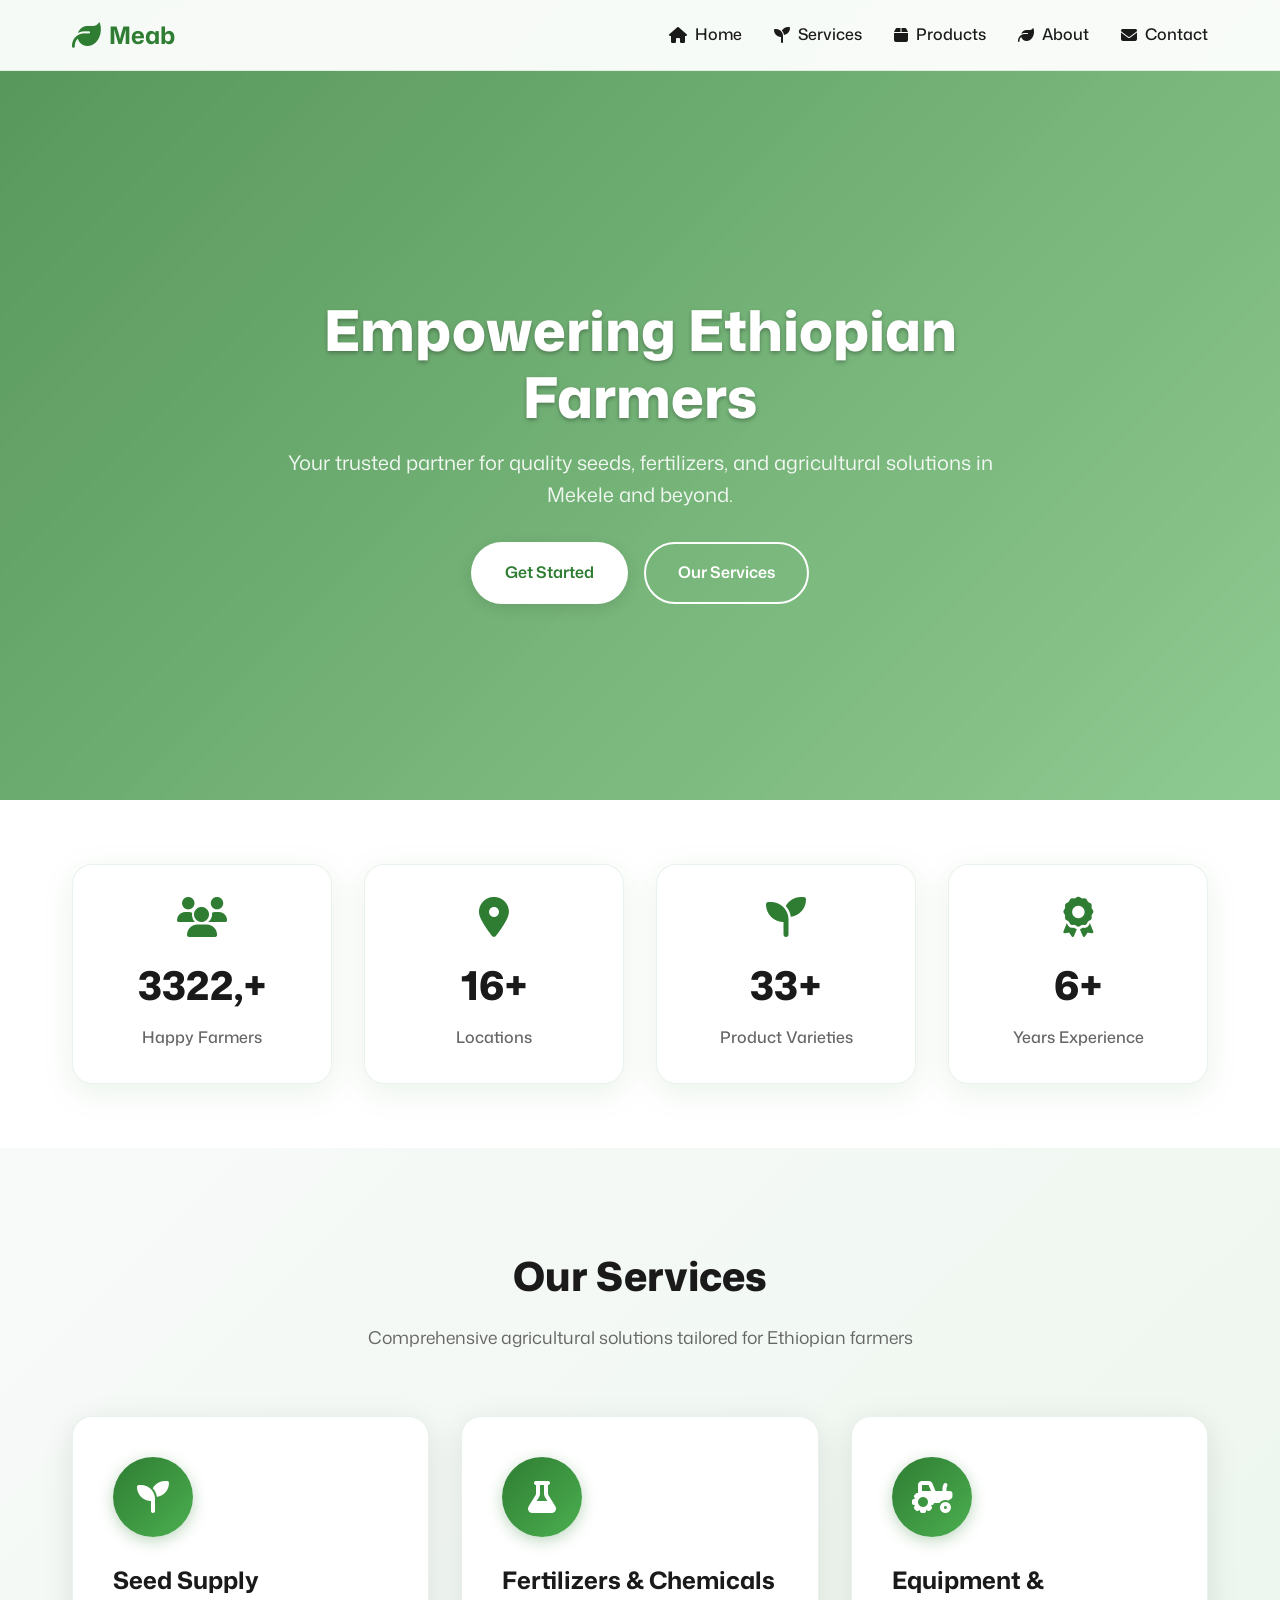
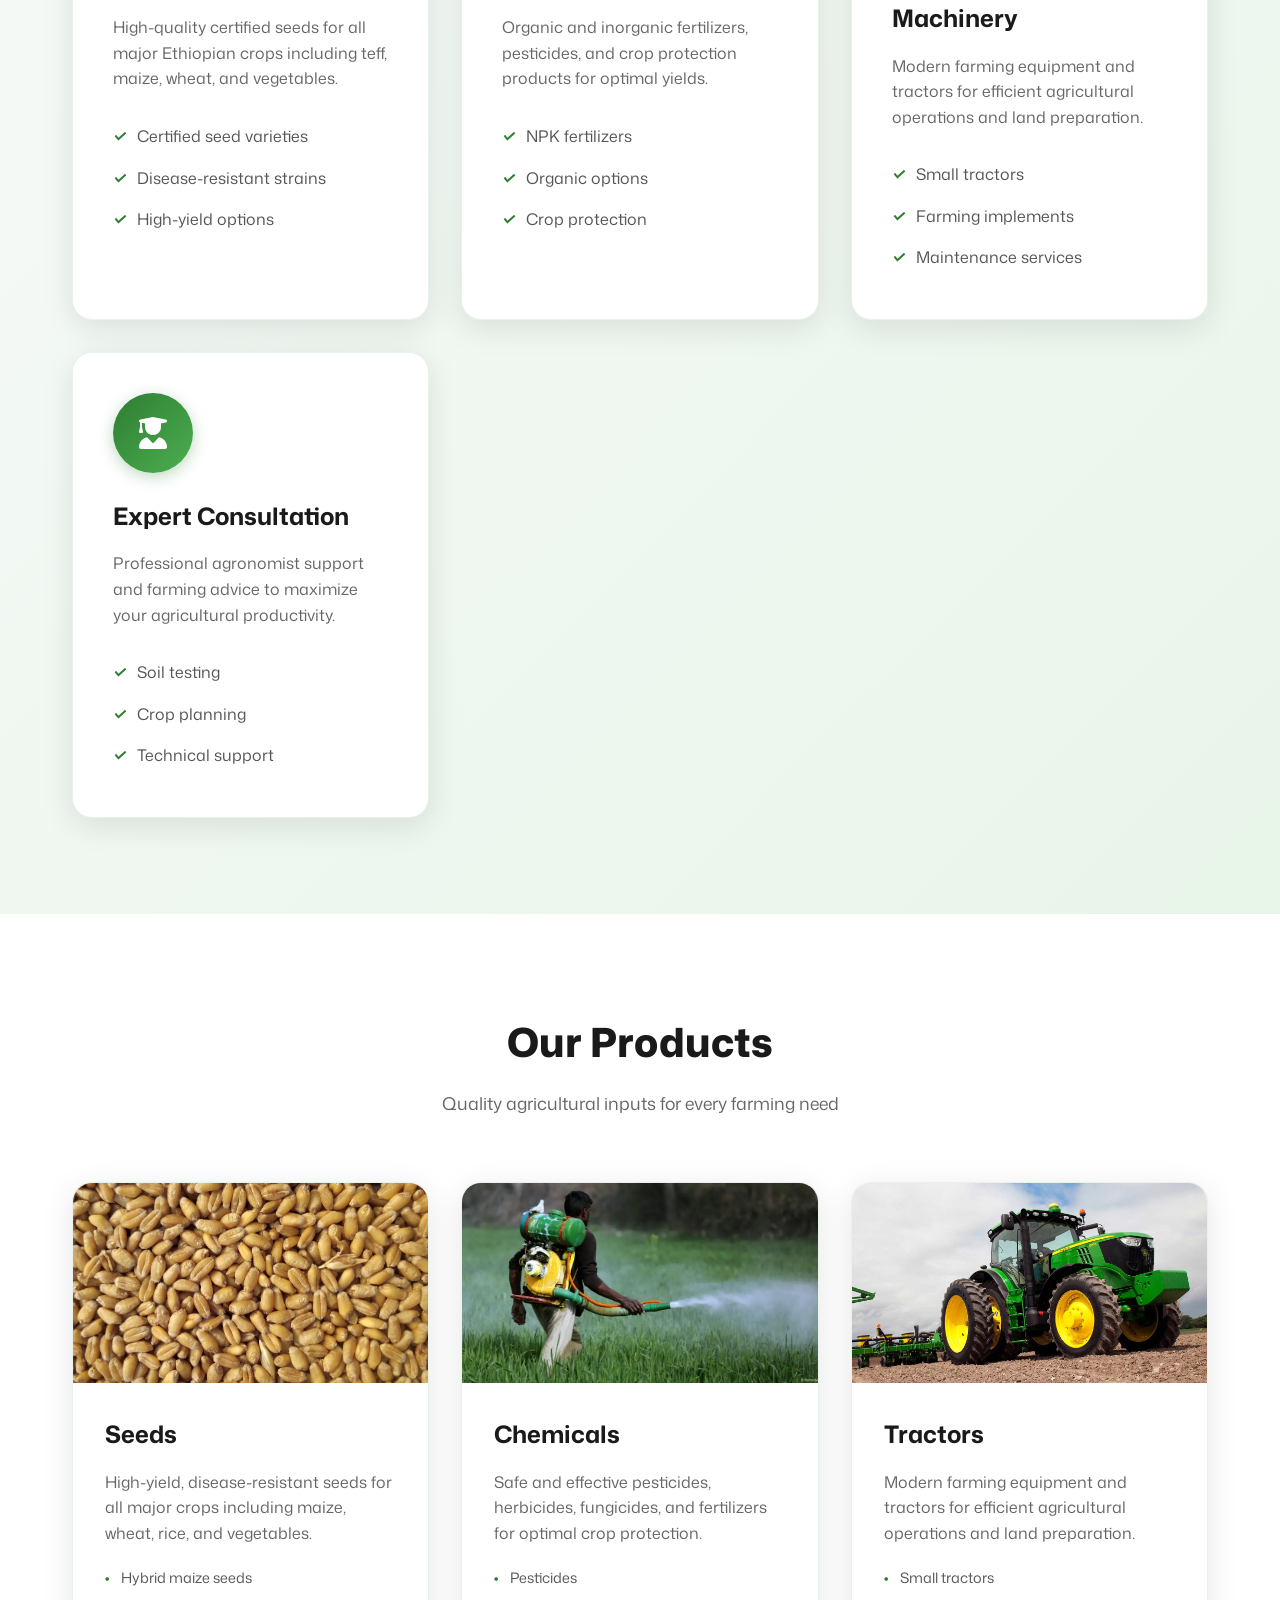
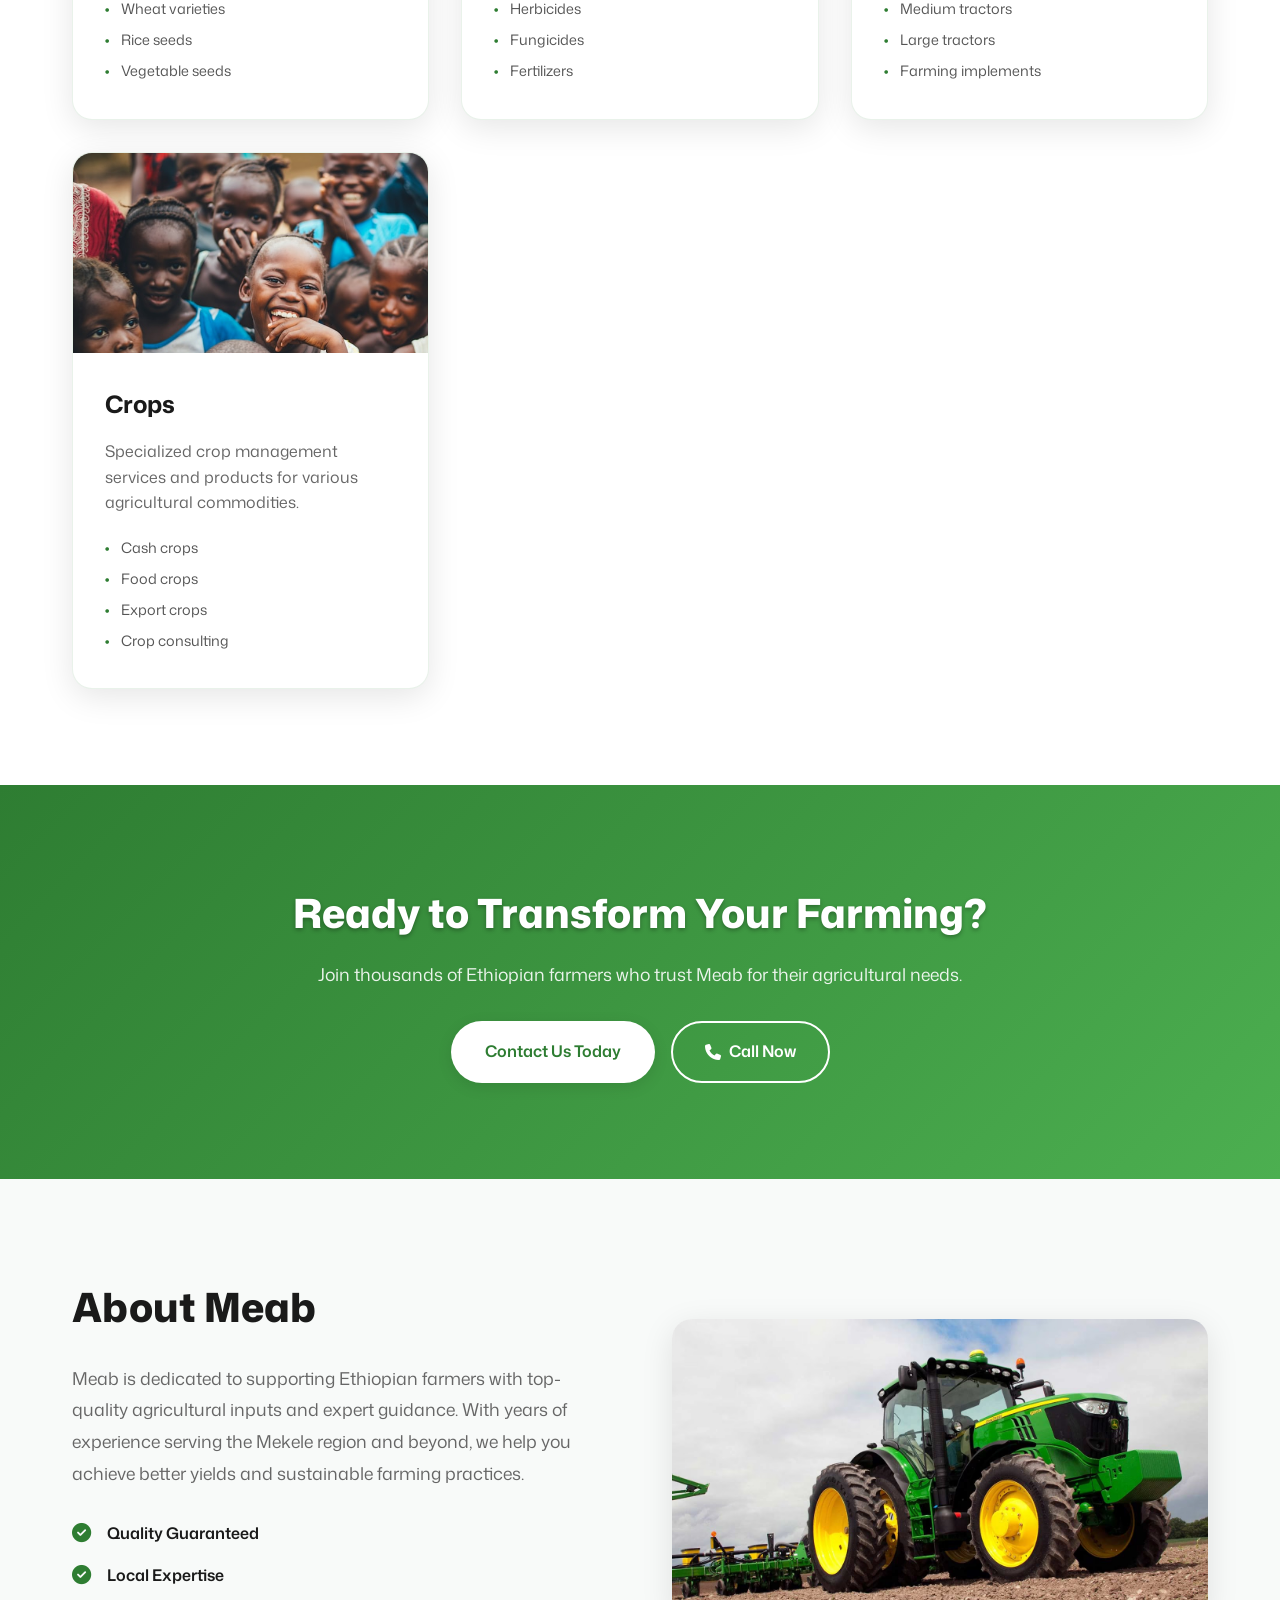
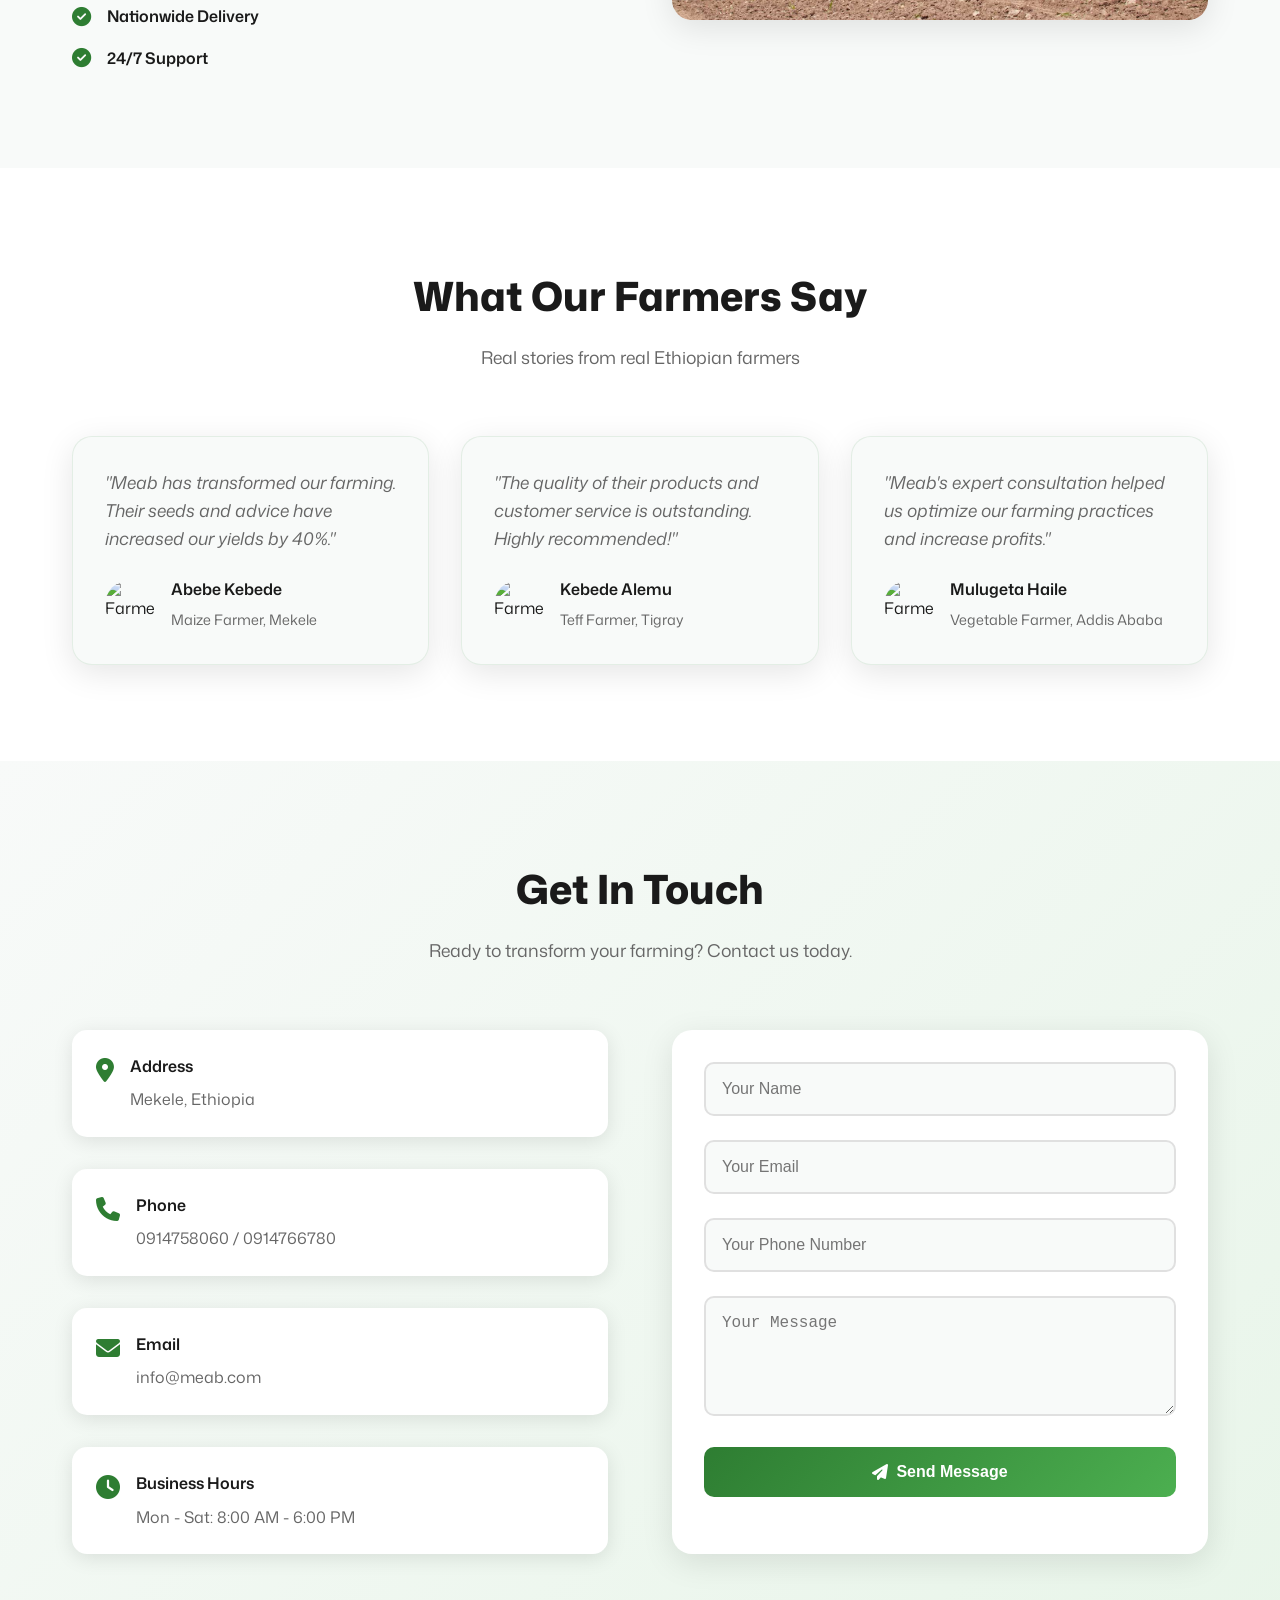
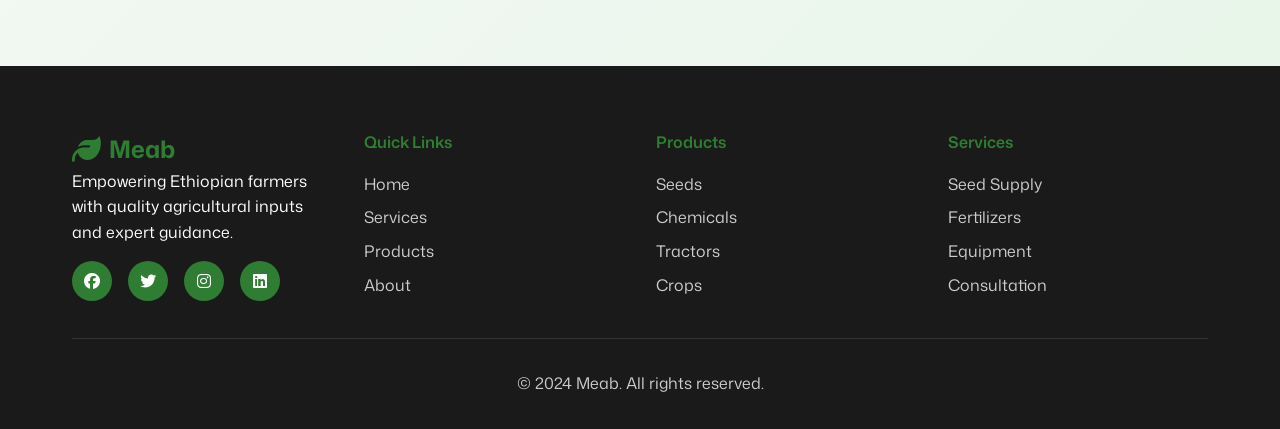
==== index.html @ 6ada4813 "initial" ====
<!DOCTYPE html>
<html lang="en">
  <head>
    <meta charset="UTF-8" />
    <meta name="viewport" content="width=device-width, initial-scale=1.0" />
    <link rel="preconnect" href="https://fonts.googleapis.com" />
    <link rel="preconnect" href="https://fonts.gstatic.com" crossorigin />
    <link
      href="https://fonts.googleapis.com/css2?family=Mona+Sans:ital,wght@0,200..900;1,200..900&display=swap"
      rel="stylesheet"
    />
    <!-- Font Awesome CDN -->
    <link
      rel="stylesheet"
      href="https://cdnjs.cloudflare.com/ajax/libs/font-awesome/6.5.1/css/all.min.css"
      integrity="sha512-DTOQO9RWCH3ppGqcWaEA1BIZOC6xxalwEsw9c2QQeAIftl+Vegovlnee1c9QX4TctnWMn13TZye+giMm8e2LwA=="
      crossorigin="anonymous"
      referrerpolicy="no-referrer"
    />

    <title>Meab - Quality Agricultural Inputs</title>
    <link rel="stylesheet" href="styles.css" />
  </head>
  <body>
    <header class="header">
      <nav class="navbar">
        <div class="logo">
          <i class="fas fa-leaf"></i>
          Meab
        </div>
        <ul class="nav-links">
          <li>
            <a href="#home"><i class="fas fa-home"></i> Home</a>
          </li>
          <li>
            <a href="#services"><i class="fas fa-seedling"></i> Services</a>
          </li>
          <li>
            <a href="#products"><i class="fas fa-box"></i> Products</a>
          </li>
          <li>
            <a href="#about"><i class="fas fa-leaf"></i> About</a>
          </li>
          <li>
            <a href="#contact"><i class="fas fa-envelope"></i> Contact</a>
          </li>
        </ul>
        <div class="hamburger">
          <span></span>
          <span></span>
          <span></span>
        </div>
      </nav>
    </header>

    <main>
      <section id="home" class="hero">
        <video class="hero-bg-video" src="assets/hero.mp4" autoplay loop muted playsinline></video>
        <div class="hero-content">
          <h1 class="hero-title">Empowering Ethiopian Farmers</h1>
          <p class="hero-subtitle">
            Your trusted partner for quality seeds, fertilizers, and agricultural solutions in Mekele and
            beyond.
          </p>
          <div class="hero-buttons">
            <a href="#contact" class="cta-btn primary">Get Started</a>
            <a href="#services" class="cta-btn secondary">Our Services</a>
          </div>
        </div>
        <div class="scroll-indicator">
          <i class="fas fa-chevron-down"></i>
        </div>
      </section>

      <section class="stats">
        <div class="container">
          <div class="stat-item">
            <i class="fas fa-users"></i>
            <h3>5,000+</h3>
            <p>Happy Farmers</p>
          </div>
          <div class="stat-item">
            <i class="fas fa-map-marker-alt"></i>
            <h3>25+</h3>
            <p>Locations</p>
          </div>
          <div class="stat-item">
            <i class="fas fa-seedling"></i>
            <h3>50+</h3>
            <p>Product Varieties</p>
          </div>
          <div class="stat-item">
            <i class="fas fa-award"></i>
            <h3>10+</h3>
            <p>Years Experience</p>
          </div>
        </div>
      </section>

      <section id="services" class="services">
        <div class="container">
          <div class="section-header">
            <h2>Our Services</h2>
            <p>Comprehensive agricultural solutions tailored for Ethiopian farmers</p>
          </div>
          <div class="services-grid">
            <div class="service-card">
              <div class="service-icon">
                <i class="fa fa-seedling"></i>
              </div>
              <h3>Seed Supply</h3>
              <p>
                High-quality certified seeds for all major Ethiopian crops including teff, maize, wheat, and
                vegetables.
              </p>
              <ul class="service-features">
                <li>Certified seed varieties</li>
                <li>Disease-resistant strains</li>
                <li>High-yield options</li>
              </ul>
            </div>
            <div class="service-card">
              <div class="service-icon">
                <i class="fas fa-flask"></i>
              </div>
              <h3>Fertilizers & Chemicals</h3>
              <p>
                Organic and inorganic fertilizers, pesticides, and crop protection products for optimal
                yields.
              </p>
              <ul class="service-features">
                <li>NPK fertilizers</li>
                <li>Organic options</li>
                <li>Crop protection</li>
              </ul>
            </div>
            <div class="service-card">
              <div class="service-icon">
                <i class="fas fa-tractor"></i>
              </div>
              <h3>Equipment & Machinery</h3>
              <p>
                Modern farming equipment and tractors for efficient agricultural operations and land
                preparation.
              </p>
              <ul class="service-features">
                <li>Small tractors</li>
                <li>Farming implements</li>
                <li>Maintenance services</li>
              </ul>
            </div>
            <div class="service-card">
              <div class="service-icon">
                <i class="fas fa-user-graduate"></i>
              </div>
              <h3>Expert Consultation</h3>
              <p>
                Professional agronomist support and farming advice to maximize your agricultural productivity.
              </p>
              <ul class="service-features">
                <li>Soil testing</li>
                <li>Crop planning</li>
                <li>Technical support</li>
              </ul>
            </div>
          </div>
        </div>
      </section>

      <section id="products" class="products">
        <div class="container">
          <div class="section-header">
            <h2>Our Products</h2>
            <p>Quality agricultural inputs for every farming need</p>
          </div>
          <div class="product-grid">
            <div class="product-card">
              <div class="product-image">
                <img src="assets/seeds.jpg" alt="Seeds" class="product-img" />
              </div>
              <div class="product-content">
                <h3>Seeds</h3>
                <p>
                  High-yield, disease-resistant seeds for all major crops including maize, wheat, rice, and
                  vegetables.
                </p>
                <ul class="product-list">
                  <li>Hybrid maize seeds</li>
                  <li>Wheat varieties</li>
                  <li>Rice seeds</li>
                  <li>Vegetable seeds</li>
                </ul>
              </div>
            </div>
            <div class="product-card">
              <div class="product-image">
                <img src="assets/spray.webp" alt="Chemicals" class="product-img" />
              </div>
              <div class="product-content">
                <h3>Chemicals</h3>
                <p>
                  Safe and effective pesticides, herbicides, fungicides, and fertilizers for optimal crop
                  protection.
                </p>
                <ul class="product-list">
                  <li>Pesticides</li>
                  <li>Herbicides</li>
                  <li>Fungicides</li>
                  <li>Fertilizers</li>
                </ul>
              </div>
            </div>
            <div class="product-card">
              <div class="product-image">
                <img src="assets/3.avif" alt="Tractors" class="product-img" />
              </div>
              <div class="product-content">
                <h3>Tractors</h3>
                <p>
                  Modern farming equipment and tractors for efficient agricultural operations and land
                  preparation.
                </p>
                <ul class="product-list">
                  <li>Small tractors</li>
                  <li>Medium tractors</li>
                  <li>Large tractors</li>
                  <li>Farming implements</li>
                </ul>
              </div>
            </div>
            <div class="product-card">
              <div class="product-image">
                <img src="assets/feature4.jpg" alt="Crops" class="product-img" />
              </div>
              <div class="product-content">
                <h3>Crops</h3>
                <p>Specialized crop management services and products for various agricultural commodities.</p>
                <ul class="product-list">
                  <li>Cash crops</li>
                  <li>Food crops</li>
                  <li>Export crops</li>
                  <li>Crop consulting</li>
                </ul>
              </div>
            </div>
          </div>
        </div>
      </section>

      <section class="cta-section">
        <div class="container">
          <div class="cta-content">
            <h2>Ready to Transform Your Farming?</h2>
            <p>Join thousands of Ethiopian farmers who trust Meab for their agricultural needs.</p>
            <div class="cta-buttons">
              <a href="#contact" class="cta-btn primary">Contact Us Today</a>
              <a href="tel:0914758060" class="cta-btn secondary"> <i class="fas fa-phone"></i> Call Now </a>
            </div>
          </div>
        </div>
      </section>

      <section id="about" class="about">
        <div class="container">
          <div class="about-content">
            <div class="about-text">
              <h2>About Meab</h2>
              <p>
                Meab is dedicated to supporting Ethiopian farmers with top-quality agricultural inputs and
                expert guidance. With years of experience serving the Mekele region and beyond, we help you
                achieve better yields and sustainable farming practices.
              </p>
              <div class="about-features">
                <div class="about-feature">
                  <i class="fas fa-check-circle"></i>
                  <span>Quality Guaranteed</span>
                </div>
                <div class="about-feature">
                  <i class="fas fa-check-circle"></i>
                  <span>Local Expertise</span>
                </div>
                <div class="about-feature">
                  <i class="fas fa-check-circle"></i>
                  <span>Nationwide Delivery</span>
                </div>
                <div class="about-feature">
                  <i class="fas fa-check-circle"></i>
                  <span>24/7 Support</span>
                </div>
              </div>
            </div>
            <div class="about-image">
              <img src="assets/3.avif" alt="Ethiopian farming" />
            </div>
          </div>
        </div>
      </section>

      <section class="testimonials">
        <div class="container">
          <div class="section-header">
            <h2>What Our Farmers Say</h2>
            <p>Real stories from real Ethiopian farmers</p>
          </div>
          <div class="testimonial-grid">
            <div class="testimonial-card">
              <div class="testimonial-content">
                <p>
                  "Meab has transformed our farming. Their seeds and advice have increased our yields by 40%."
                </p>
              </div>
              <div class="testimonial-author">
                <img src="assets/farmer1.jpg" alt="Farmer" />
                <div>
                  <h4>Abebe Kebede</h4>
                  <span>Maize Farmer, Mekele</span>
                </div>
              </div>
            </div>
            <div class="testimonial-card">
              <div class="testimonial-content">
                <p>
                  "The quality of their products and customer service is outstanding. Highly recommended!"
                </p>
              </div>
              <div class="testimonial-author">
                <img src="assets/farmer2.jpg" alt="Farmer" />
                <div>
                  <h4>Kebede Alemu</h4>
                  <span>Teff Farmer, Tigray</span>
                </div>
              </div>
            </div>
            <div class="testimonial-card">
              <div class="testimonial-content">
                <p>
                  "Meab's expert consultation helped us optimize our farming practices and increase profits."
                </p>
              </div>
              <div class="testimonial-author">
                <img src="assets/farmer3.jpg" alt="Farmer" />
                <div>
                  <h4>Mulugeta Haile</h4>
                  <span>Vegetable Farmer, Addis Ababa</span>
                </div>
              </div>
            </div>
          </div>
        </div>
      </section>

      <section id="contact" class="contact">
        <div class="container">
          <div class="section-header">
            <h2>Get In Touch</h2>
            <p>Ready to transform your farming? Contact us today.</p>
          </div>
          <div class="contact-content">
            <div class="contact-info">
              <div class="contact-item">
                <i class="fas fa-map-marker-alt"></i>
                <div>
                  <h4>Address</h4>
                  <p>Mekele, Ethiopia</p>
                </div>
              </div>
              <div class="contact-item">
                <i class="fas fa-phone"></i>
                <div>
                  <h4>Phone</h4>
                  <p>0914758060 / 0914766780</p>
                </div>
              </div>
              <div class="contact-item">
                <i class="fas fa-envelope"></i>
                <div>
                  <h4>Email</h4>
                  <p>info@meab.com</p>
                </div>
              </div>
              <div class="contact-item">
                <i class="fas fa-clock"></i>
                <div>
                  <h4>Business Hours</h4>
                  <p>Mon - Sat: 8:00 AM - 6:00 PM</p>
                </div>
              </div>
            </div>
            <form id="contactForm" class="contact-form">
              <div class="form-group">
                <input type="text" name="name" placeholder="Your Name" required />
              </div>
              <div class="form-group">
                <input type="email" name="email" placeholder="Your Email" required />
              </div>
              <div class="form-group">
                <input type="tel" name="phone" placeholder="Your Phone Number" />
              </div>
              <div class="form-group">
                <textarea name="message" placeholder="Your Message" required></textarea>
              </div>
              <button type="submit" class="submit-btn">
                <i class="fas fa-paper-plane"></i> Send Message
              </button>
            </form>
          </div>
          <div id="formMessage"></div>
        </div>
      </section>
    </main>

    <footer class="footer">
      <div class="container">
        <div class="footer-content">
          <div class="footer-section">
            <div class="logo">
              <i class="fas fa-leaf"></i>
              Meab
            </div>
            <p>Empowering Ethiopian farmers with quality agricultural inputs and expert guidance.</p>
            <div class="social-links">
              <a href="#"><i class="fab fa-facebook"></i></a>
              <a href="#"><i class="fab fa-twitter"></i></a>
              <a href="#"><i class="fab fa-instagram"></i></a>
              <a href="#"><i class="fab fa-linkedin"></i></a>
            </div>
          </div>
          <div class="footer-section">
            <h4>Quick Links</h4>
            <ul>
              <li><a href="#home">Home</a></li>
              <li><a href="#services">Services</a></li>
              <li><a href="#products">Products</a></li>
              <li><a href="#about">About</a></li>
            </ul>
          </div>
          <div class="footer-section">
            <h4>Products</h4>
            <ul>
              <li><a href="#products">Seeds</a></li>
              <li><a href="#products">Chemicals</a></li>
              <li><a href="#products">Tractors</a></li>
              <li><a href="#products">Crops</a></li>
            </ul>
          </div>
          <div class="footer-section">
            <h4>Services</h4>
            <ul>
              <li><a href="#services">Seed Supply</a></li>
              <li><a href="#services">Fertilizers</a></li>
              <li><a href="#services">Equipment</a></li>
              <li><a href="#services">Consultation</a></li>
            </ul>
          </div>
        </div>
        <div class="footer-bottom">
          <p>&copy; 2024 Meab. All rights reserved.</p>
        </div>
      </div>
    </footer>

    <script src="script.js"></script>
  </body>
</html>
---- styles.css ----
/* Reset and base styles */
* {
  margin: 0;
  padding: 0;
  box-sizing: border-box;
}

body {
  font-family: "Mona Sans", Arial, sans-serif;
  background: #f8faf9;
  color: #1a1a1a;
  line-height: 1.6;
  overflow-x: hidden;
}

.container {
  max-width: 1200px;
  margin: 0 auto;
  padding: 0 2rem;
}

/* Header */
.header {
  position: fixed;
  top: 0;
  left: 0;
  right: 0;
  background: rgba(255, 255, 255, 0.95);
  backdrop-filter: blur(10px);
  z-index: 1000;
  transition: all 0.3s ease;
  border-bottom: 1px solid rgba(46, 125, 50, 0.1);
}

.header.scrolled {
  background: rgba(255, 255, 255, 0.98);
  box-shadow: 0 4px 20px rgba(0, 0, 0, 0.1);
}

.navbar {
  display: flex;
  justify-content: space-between;
  align-items: center;
  max-width: 1200px;
  margin: 0 auto;
  padding: 1rem 2rem;
}

.logo {
  font-size: 1.5rem;
  font-weight: 700;
  color: #2e7d32;
  display: flex;
  align-items: center;
  gap: 0.5rem;
}

.logo i {
  font-size: 1.8rem;
}

.nav-links {
  list-style: none;
  display: flex;
  gap: 2rem;
}

.nav-links a {
  color: #1a1a1a;
  text-decoration: none;
  font-weight: 500;
  transition: all 0.3s ease;
  display: flex;
  align-items: center;
  gap: 0.5rem;
  position: relative;
}

.nav-links a::after {
  content: "";
  position: absolute;
  bottom: -5px;
  left: 0;
  width: 0;
  height: 2px;
  background: #2e7d32;
  transition: width 0.3s ease;
}

.nav-links a:hover::after {
  width: 100%;
}

.nav-links a:hover {
  color: #2e7d32;
  transform: translateY(-2px);
}

.hamburger {
  display: none;
  flex-direction: column;
  cursor: pointer;
  gap: 4px;
}

.hamburger span {
  width: 25px;
  height: 3px;
  background: #2e7d32;
  transition: all 0.3s ease;
}

.hamburger.active span:nth-child(1) {
  transform: rotate(45deg) translate(5px, 5px);
}

.hamburger.active span:nth-child(2) {
  opacity: 0;
}

.hamburger.active span:nth-child(3) {
  transform: rotate(-45deg) translate(7px, -6px);
}

/* Hero Section */
.hero {
  position: relative;
  overflow: hidden;
  min-height: 600px;
  height: 100vh;
  display: flex;
  align-items: center;
  justify-content: center;
  text-align: center;
}

.hero-bg-video {
  position: absolute;
  top: 0;
  left: 0;
  width: 100%;
  height: 100%;
  object-fit: cover;
  z-index: 1;
  pointer-events: none;
}

.hero::after {
  content: "";
  position: absolute;
  top: 0;
  left: 0;
  width: 100%;
  height: 100%;
  background: linear-gradient(135deg, rgba(46, 125, 50, 0.8) 0%, rgba(76, 175, 80, 0.6) 100%);
  z-index: 2;
}

.hero-content {
  position: relative;
  z-index: 3;
  max-width: 800px;
  padding: 2rem;
}

.hero-title {
  font-size: 3.5rem;
  font-weight: 800;
  color: #fff;
  margin-bottom: 1rem;
  line-height: 1.2;
  animation: fadeInUp 1s ease;
  text-shadow: 0 2px 4px rgba(0, 0, 0, 0.3);
}

.hero-subtitle {
  font-size: 1.25rem;
  color: rgba(255, 255, 255, 0.9);
  margin-bottom: 2rem;
  animation: fadeInUp 1s ease 0.2s both;
}

.hero-buttons {
  display: flex;
  gap: 1rem;
  justify-content: center;
  flex-wrap: wrap;
  animation: fadeInUp 1s ease 0.4s both;
}

.cta-btn {
  padding: 1rem 2rem;
  border-radius: 50px;
  font-size: 1rem;
  font-weight: 600;
  text-decoration: none;
  transition: all 0.3s ease;
  display: inline-flex;
  align-items: center;
  gap: 0.5rem;
  border: 2px solid transparent;
  position: relative;
  overflow: hidden;
}

.cta-btn::before {
  content: "";
  position: absolute;
  top: 0;
  left: -100%;
  width: 100%;
  height: 100%;
  background: linear-gradient(90deg, transparent, rgba(255, 255, 255, 0.2), transparent);
  transition: left 0.5s ease;
}

.cta-btn:hover::before {
  left: 100%;
}

.cta-btn.primary {
  background: #fff;
  color: #2e7d32;
  box-shadow: 0 4px 15px rgba(0, 0, 0, 0.1);
}

.cta-btn.primary:hover {
  transform: translateY(-3px);
  box-shadow: 0 8px 25px rgba(0, 0, 0, 0.15);
}

.cta-btn.secondary {
  background: transparent;
  color: #fff;
  border-color: #fff;
}

.cta-btn.secondary:hover {
  background: #fff;
  color: #2e7d32;
  transform: translateY(-3px);
}

.scroll-indicator {
  position: absolute;
  bottom: 2rem;
  left: 50%;
  transform: translateX(-50%);
  color: #fff;
  font-size: 1.5rem;
  animation: bounce 2s infinite;
  z-index: 3;
}

/* Stats Section */
.stats {
  background: #fff;
  padding: 4rem 0;
  margin-top: -100px;
  position: relative;
  z-index: 10;
}

.stats .container {
  display: grid;
  grid-template-columns: repeat(auto-fit, minmax(200px, 1fr));
  gap: 2rem;
}

.stat-item {
  text-align: center;
  padding: 2rem;
  background: rgba(255, 255, 255, 0.9);
  backdrop-filter: blur(10px);
  border-radius: 20px;
  box-shadow: 0 8px 32px rgba(46, 125, 50, 0.1);
  transition: transform 0.3s ease;
  border: 1px solid rgba(46, 125, 50, 0.1);
}

.stat-item:hover {
  transform: translateY(-5px);
  box-shadow: 0 12px 40px rgba(46, 125, 50, 0.15);
}

.stat-item i {
  font-size: 2.5rem;
  color: #2e7d32;
  margin-bottom: 1rem;
}

.stat-item h3 {
  font-size: 2.5rem;
  font-weight: 800;
  color: #1a1a1a;
  margin-bottom: 0.5rem;
}

.stat-item p {
  color: #666;
  font-weight: 500;
}

/* Services Section */
.services {
  background: linear-gradient(135deg, #f8faf9 0%, #e8f5e9 100%);
  padding: 6rem 0;
}

.services-grid {
  display: grid;
  grid-template-columns: repeat(auto-fit, minmax(280px, 1fr));
  gap: 2rem;
}

.service-card {
  background: #fff;
  padding: 2.5rem;
  border-radius: 20px;
  box-shadow: 0 8px 32px rgba(0, 0, 0, 0.1);
  transition: all 0.3s ease;
  border: 1px solid rgba(46, 125, 50, 0.1);
  position: relative;
  overflow: hidden;
}

.service-card::before {
  content: "";
  position: absolute;
  top: 0;
  left: 0;
  width: 100%;
  height: 4px;
  background: linear-gradient(90deg, #2e7d32, #4caf50);
  transform: scaleX(0);
  transition: transform 0.3s ease;
}

.service-card:hover::before {
  transform: scaleX(1);
}

.service-card:hover {
  transform: translateY(-10px);
  box-shadow: 0 20px 40px rgba(0, 0, 0, 0.15);
}

.service-icon {
  width: 80px;
  height: 80px;
  background: linear-gradient(135deg, #2e7d32, #4caf50);
  border-radius: 50%;
  display: flex;
  align-items: center;
  justify-content: center;
  margin-bottom: 1.5rem;
  color: #fff;
  font-size: 2rem;
  box-shadow: 0 4px 15px rgba(46, 125, 50, 0.3);
  transition: all 0.3s ease;
}

.service-icon i {
  color: #fff;
  font-size: 2rem;
  display: block;
}

.service-card:hover .service-icon {
  transform: scale(1.1);
  box-shadow: 0 8px 25px rgba(46, 125, 50, 0.4);
}

.service-card h3 {
  font-size: 1.5rem;
  font-weight: 700;
  color: #1a1a1a;
  margin-bottom: 1rem;
}

.service-card p {
  color: #666;
  margin-bottom: 1.5rem;
  line-height: 1.6;
}

.service-features {
  list-style: none;
}

.service-features li {
  padding: 0.5rem 0;
  color: #555;
  position: relative;
  padding-left: 1.5rem;
}

.service-features li::before {
  content: "✓";
  color: #2e7d32;
  font-weight: bold;
  position: absolute;
  left: 0;
}

/* Products Section */
.products {
  background: #fff;
  padding: 6rem 0;
}

.product-grid {
  display: grid;
  grid-template-columns: repeat(auto-fit, minmax(300px, 1fr));
  gap: 2rem;
}

.product-card {
  background: #fff;
  border-radius: 20px;
  overflow: hidden;
  box-shadow: 0 8px 32px rgba(0, 0, 0, 0.1);
  transition: all 0.3s ease;
  border: 1px solid rgba(46, 125, 50, 0.1);
}

.product-card:hover {
  transform: translateY(-10px);
  box-shadow: 0 20px 40px rgba(0, 0, 0, 0.15);
}

.product-image {
  height: 200px;
  overflow: hidden;
}

.product-img {
  width: 100%;
  height: 100%;
  object-fit: cover;
  transition: transform 0.3s ease;
}

.product-card:hover .product-img {
  transform: scale(1.1);
}

.product-content {
  padding: 2rem;
}

.product-content h3 {
  font-size: 1.5rem;
  font-weight: 700;
  color: #1a1a1a;
  margin-bottom: 1rem;
}

.product-content p {
  color: #666;
  margin-bottom: 1rem;
  line-height: 1.6;
}

.product-list {
  list-style: none;
  padding: 0;
  margin-top: 0.5rem;
  text-align: left;
}

.product-list li {
  padding: 0.25rem 0;
  font-size: 0.9rem;
  color: #555;
  position: relative;
  padding-left: 1rem;
}

.product-list li::before {
  content: "•";
  color: #2e7d32;
  font-weight: bold;
  position: absolute;
  left: 0;
}

/* CTA Section */
.cta-section {
  background: linear-gradient(135deg, #2e7d32 0%, #4caf50 100%);
  padding: 6rem 0;
  color: #fff;
  text-align: center;
}

.cta-content h2 {
  font-size: 2.5rem;
  font-weight: 800;
  margin-bottom: 1rem;
  text-shadow: 0 2px 4px rgba(0, 0, 0, 0.3);
}

.cta-content p {
  font-size: 1.1rem;
  margin-bottom: 2rem;
  opacity: 0.9;
}

.cta-buttons {
  display: flex;
  gap: 1rem;
  justify-content: center;
  flex-wrap: wrap;
}

.cta-section .cta-btn.primary {
  background: #fff;
  color: #2e7d32;
}

.cta-section .cta-btn.secondary {
  background: transparent;
  color: #fff;
  border-color: #fff;
}

/* About Section */
.about {
  background: #f8faf9;
  padding: 6rem 0;
}

.about-content {
  display: grid;
  grid-template-columns: 1fr 1fr;
  gap: 4rem;
  align-items: center;
}

.about-text h2 {
  font-size: 2.5rem;
  font-weight: 800;
  color: #1a1a1a;
  margin-bottom: 1.5rem;
}

.about-text p {
  font-size: 1.1rem;
  color: #666;
  margin-bottom: 2rem;
  line-height: 1.8;
}

.about-features {
  display: flex;
  flex-direction: column;
  gap: 1rem;
}

.about-feature {
  display: flex;
  align-items: center;
  gap: 1rem;
}

.about-feature i {
  color: #2e7d32;
  font-size: 1.2rem;
}

.about-feature span {
  font-weight: 600;
  color: #1a1a1a;
}

.about-image img {
  width: 100%;
  border-radius: 20px;
  box-shadow: 0 8px 32px rgba(0, 0, 0, 0.1);
}

/* Testimonials Section */
.testimonials {
  background: #fff;
  padding: 6rem 0;
}

.testimonial-grid {
  display: grid;
  grid-template-columns: repeat(auto-fit, minmax(350px, 1fr));
  gap: 2rem;
}

.testimonial-card {
  background: #f8faf9;
  padding: 2rem;
  border-radius: 20px;
  box-shadow: 0 8px 32px rgba(0, 0, 0, 0.1);
  transition: transform 0.3s ease;
  border: 1px solid rgba(46, 125, 50, 0.1);
}

.testimonial-card:hover {
  transform: translateY(-5px);
  box-shadow: 0 12px 40px rgba(0, 0, 0, 0.15);
}

.testimonial-content {
  margin-bottom: 1.5rem;
}

.testimonial-content p {
  font-size: 1.1rem;
  color: #666;
  font-style: italic;
  line-height: 1.6;
}

.testimonial-author {
  display: flex;
  align-items: center;
  gap: 1rem;
}

.testimonial-author img {
  width: 50px;
  height: 50px;
  border-radius: 50%;
  object-fit: cover;
}

.testimonial-author h4 {
  font-weight: 600;
  color: #1a1a1a;
  margin-bottom: 0.25rem;
}

.testimonial-author span {
  color: #666;
  font-size: 0.9rem;
}

/* Contact Section */
.contact {
  background: linear-gradient(135deg, #f8faf9 0%, #e8f5e9 100%);
  padding: 6rem 0;
}

.contact-content {
  display: grid;
  grid-template-columns: 1fr 1fr;
  gap: 4rem;
}

.contact-info {
  display: flex;
  flex-direction: column;
  gap: 2rem;
}

.contact-item {
  display: flex;
  align-items: flex-start;
  gap: 1rem;
  padding: 1.5rem;
  background: #fff;
  border-radius: 15px;
  box-shadow: 0 4px 20px rgba(0, 0, 0, 0.1);
  transition: transform 0.3s ease;
}

.contact-item:hover {
  transform: translateY(-3px);
}

.contact-item i {
  font-size: 1.5rem;
  color: #2e7d32;
  margin-top: 0.25rem;
}

.contact-item h4 {
  font-weight: 600;
  color: #1a1a1a;
  margin-bottom: 0.5rem;
}

.contact-item p {
  color: #666;
}

.contact-form {
  display: flex;
  flex-direction: column;
  gap: 1.5rem;
  background: #fff;
  padding: 2rem;
  border-radius: 20px;
  box-shadow: 0 8px 32px rgba(0, 0, 0, 0.1);
}

.form-group {
  position: relative;
}

.form-group input,
.form-group textarea {
  width: 100%;
  padding: 1rem;
  border: 2px solid #e0e0e0;
  border-radius: 10px;
  font-size: 1rem;
  transition: all 0.3s ease;
  background: #f8faf9;
}

.form-group input:focus,
.form-group textarea:focus {
  outline: none;
  border-color: #2e7d32;
  background: #fff;
  box-shadow: 0 0 0 3px rgba(46, 125, 50, 0.1);
}

.form-group textarea {
  min-height: 120px;
  resize: vertical;
}

.submit-btn {
  background: linear-gradient(135deg, #2e7d32, #4caf50);
  color: #fff;
  border: none;
  border-radius: 10px;
  padding: 1rem 2rem;
  font-size: 1rem;
  font-weight: 600;
  cursor: pointer;
  transition: all 0.3s ease;
  display: flex;
  align-items: center;
  justify-content: center;
  gap: 0.5rem;
}

.submit-btn:hover {
  background: linear-gradient(135deg, #1b5e20, #2e7d32);
  transform: translateY(-2px);
  box-shadow: 0 8px 25px rgba(46, 125, 50, 0.3);
}

#formMessage {
  margin-top: 1rem;
  color: #2e7d32;
  font-weight: 500;
  text-align: center;
}

/* Footer */
.footer {
  background: #1a1a1a;
  color: #fff;
  padding: 4rem 0 2rem;
}

.footer-content {
  display: grid;
  grid-template-columns: repeat(auto-fit, minmax(250px, 1fr));
  gap: 2rem;
  margin-bottom: 2rem;
}

.footer-section h4 {
  font-weight: 600;
  margin-bottom: 1rem;
  color: #2e7d32;
}

.footer-section ul {
  list-style: none;
}

.footer-section ul li {
  margin-bottom: 0.5rem;
}

.footer-section ul li a {
  color: #ccc;
  text-decoration: none;
  transition: color 0.3s ease;
}

.footer-section ul li a:hover {
  color: #2e7d32;
}

.social-links {
  display: flex;
  gap: 1rem;
  margin-top: 1rem;
}

.social-links a {
  display: flex;
  align-items: center;
  justify-content: center;
  width: 40px;
  height: 40px;
  background: #2e7d32;
  color: #fff;
  border-radius: 50%;
  text-decoration: none;
  transition: all 0.3s ease;
}

.social-links a:hover {
  background: #1b5e20;
  transform: translateY(-2px);
}

.footer-bottom {
  text-align: center;
  padding-top: 2rem;
  border-top: 1px solid #333;
  color: #ccc;
}

/* Section Headers */
.section-header {
  text-align: center;
  margin-bottom: 4rem;
}

.section-header h2 {
  font-size: 2.5rem;
  font-weight: 800;
  color: #1a1a1a;
  margin-bottom: 1rem;
}

.section-header p {
  font-size: 1.1rem;
  color: #666;
  max-width: 600px;
  margin: 0 auto;
}

/* Animations */
@keyframes fadeInUp {
  from {
    opacity: 0;
    transform: translateY(30px);
  }
  to {
    opacity: 1;
    transform: translateY(0);
  }
}

@keyframes bounce {
  0%,
  20%,
  50%,
  80%,
  100% {
    transform: translateX(-50%) translateY(0);
  }
  40% {
    transform: translateX(-50%) translateY(-10px);
  }
  60% {
    transform: translateX(-50%) translateY(-5px);
  }
}

.animate-in {
  animation: fadeInUp 0.6s ease forwards;
}

/* Responsive Design */
@media (max-width: 768px) {
  .hamburger {
    display: flex;
  }

  .nav-links {
    display: none;
  }

  .nav-links.active {
    display: flex;
    flex-direction: column;
    position: absolute;
    top: 100%;
    left: 0;
    right: 0;
    background: rgba(255, 255, 255, 0.98);
    padding: 1rem;
    box-shadow: 0 4px 20px rgba(0, 0, 0, 0.1);
  }

  .hero-title {
    font-size: 2.5rem;
  }

  .hero-buttons {
    flex-direction: column;
    align-items: center;
  }

  .about-content {
    grid-template-columns: 1fr;
  }

  .contact-content {
    grid-template-columns: 1fr;
  }

  .testimonial-grid {
    grid-template-columns: 1fr;
  }

  .stats .container {
    grid-template-columns: repeat(2, 1fr);
  }

  .services-grid {
    grid-template-columns: 1fr;
  }

  .product-grid {
    grid-template-columns: 1fr;
  }
}

@media (max-width: 480px) {
  .container {
    padding: 0 1rem;
  }

  .hero-title {
    font-size: 2rem;
  }

  .stats .container {
    grid-template-columns: 1fr;
  }

  .cta-buttons {
    flex-direction: column;
    align-items: center;
  }
}
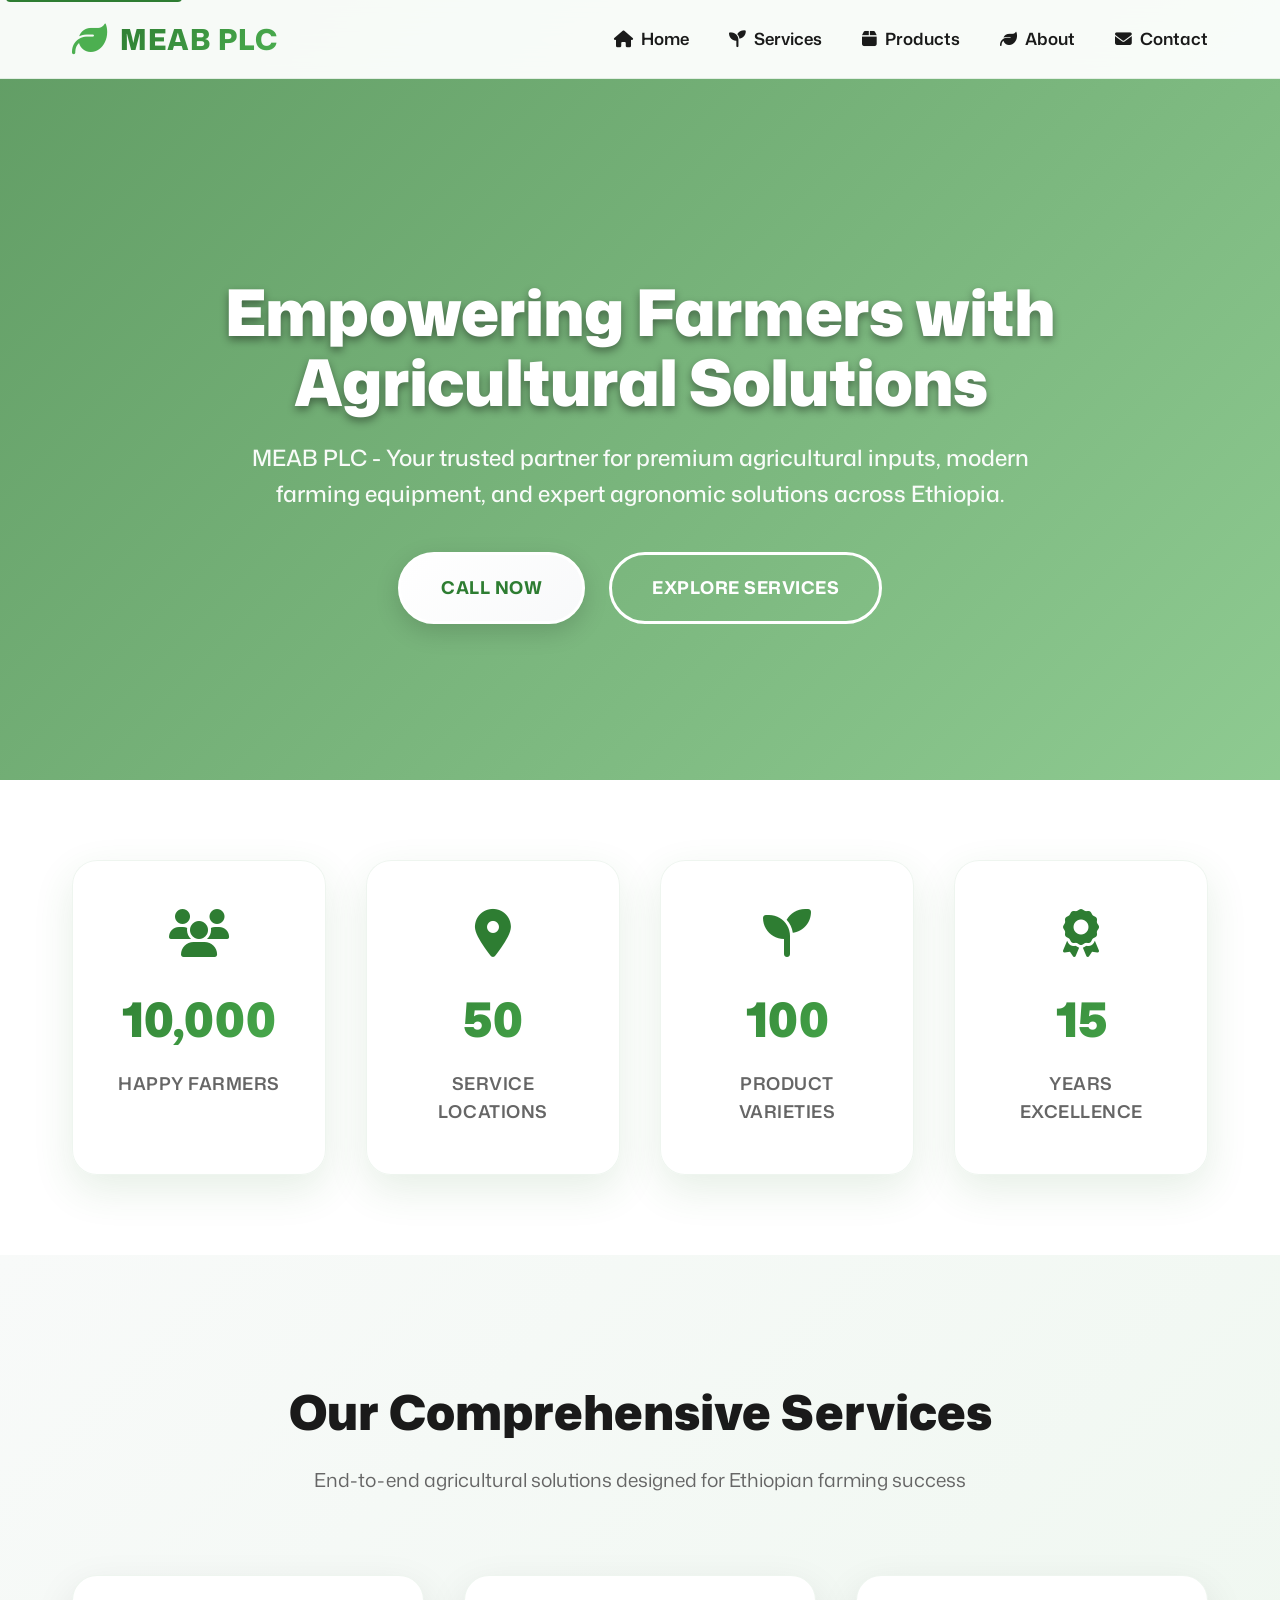
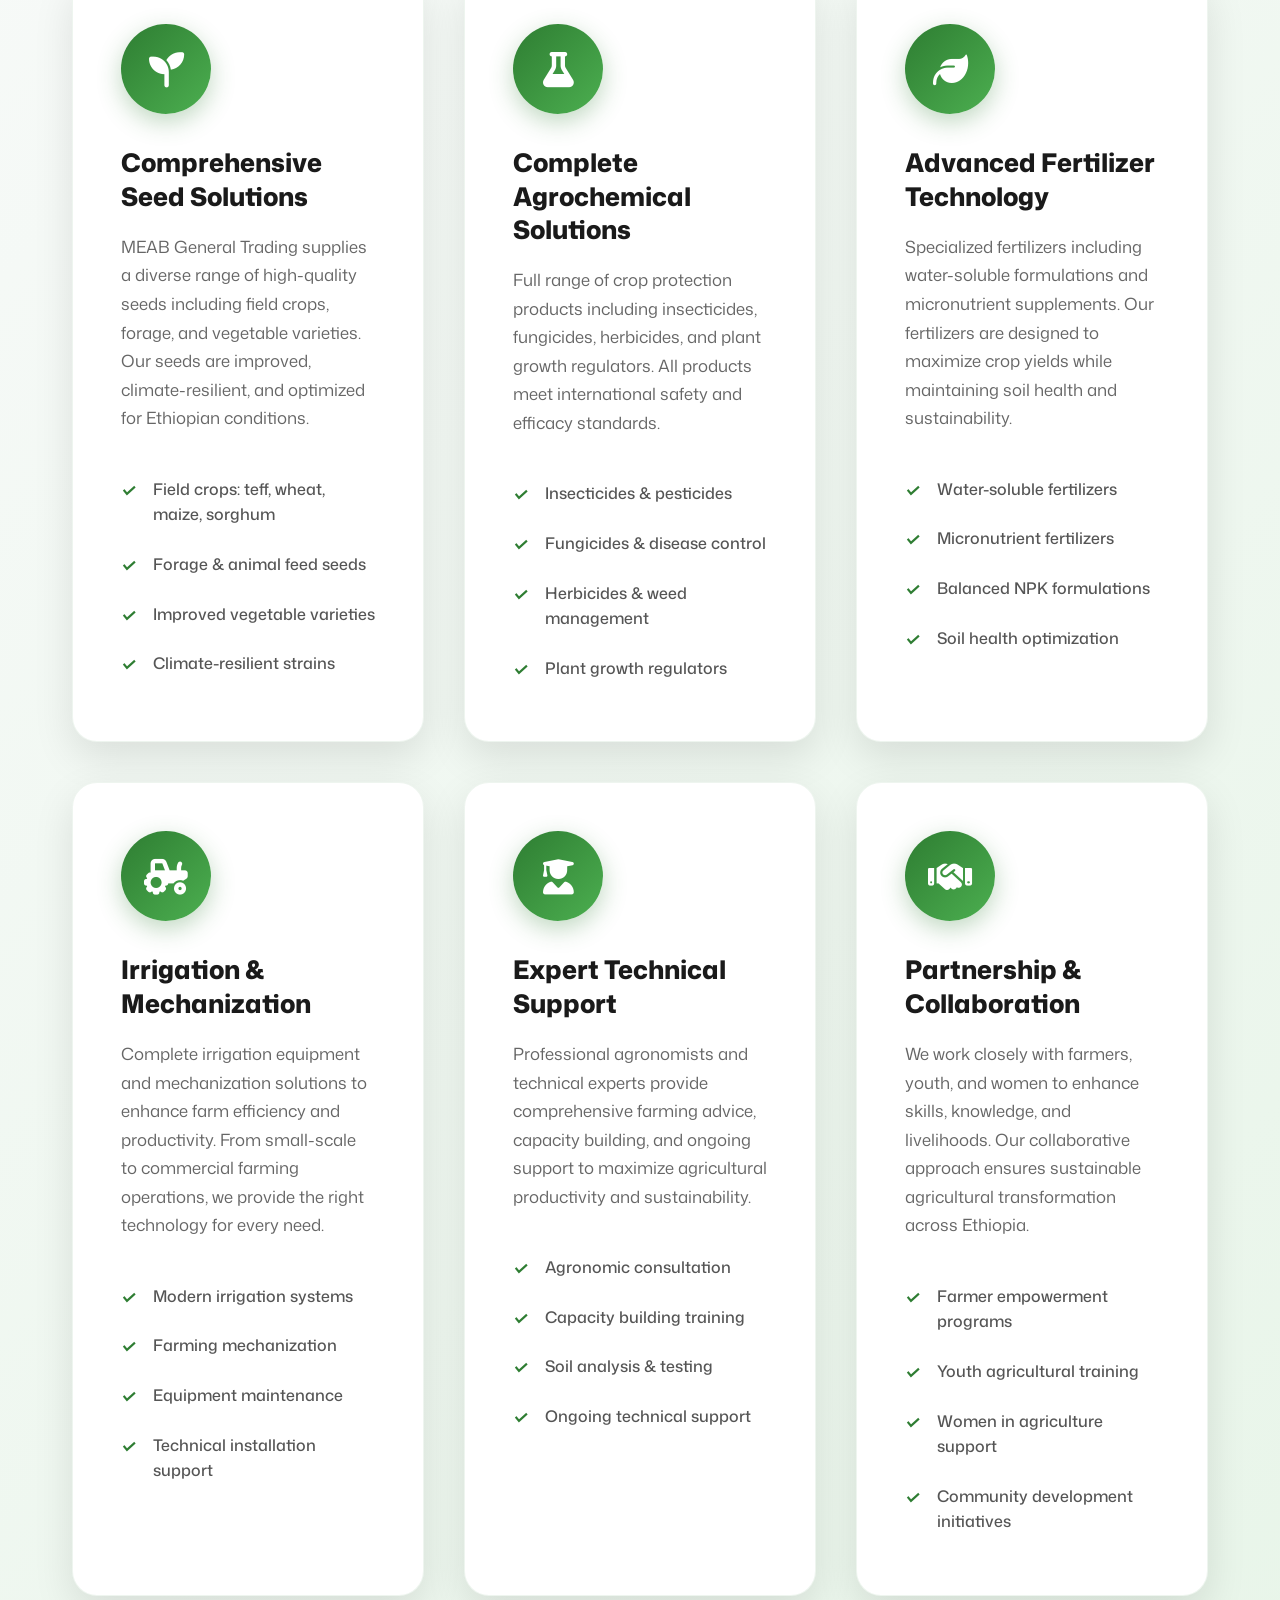
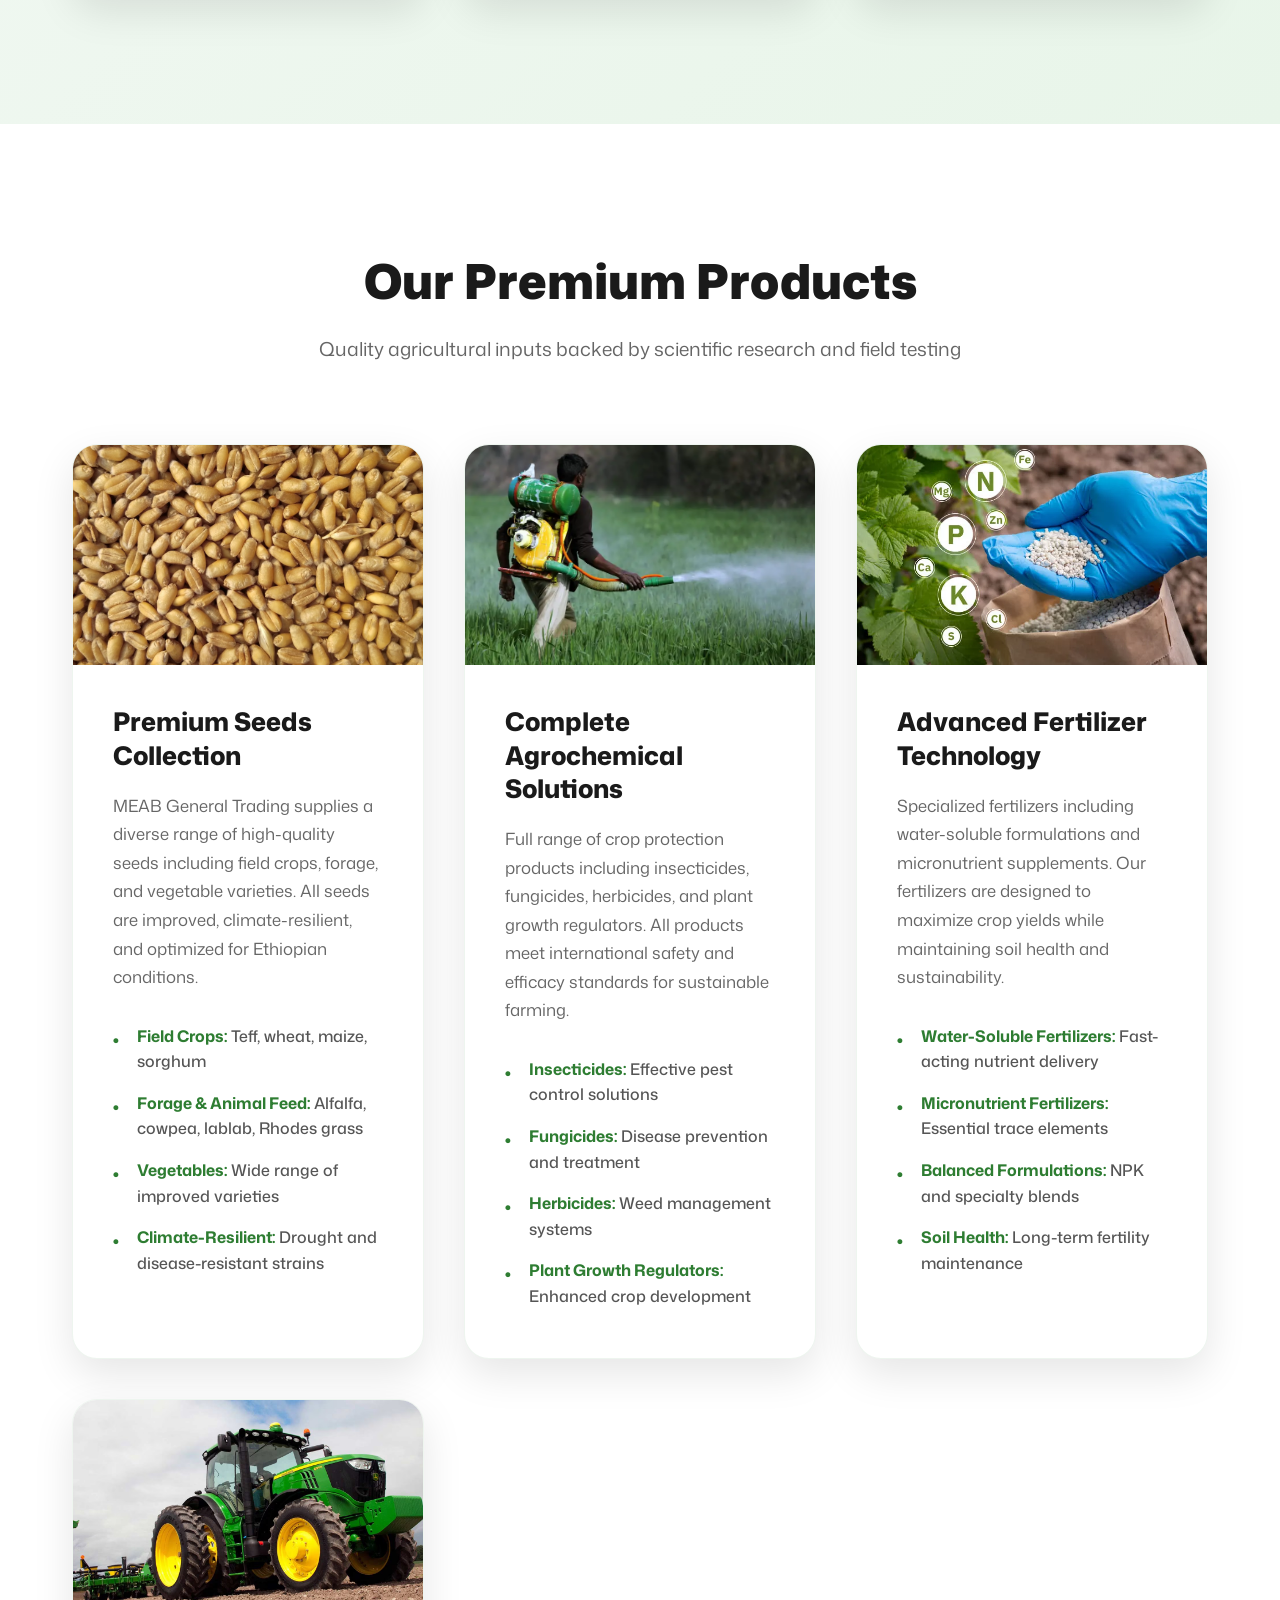
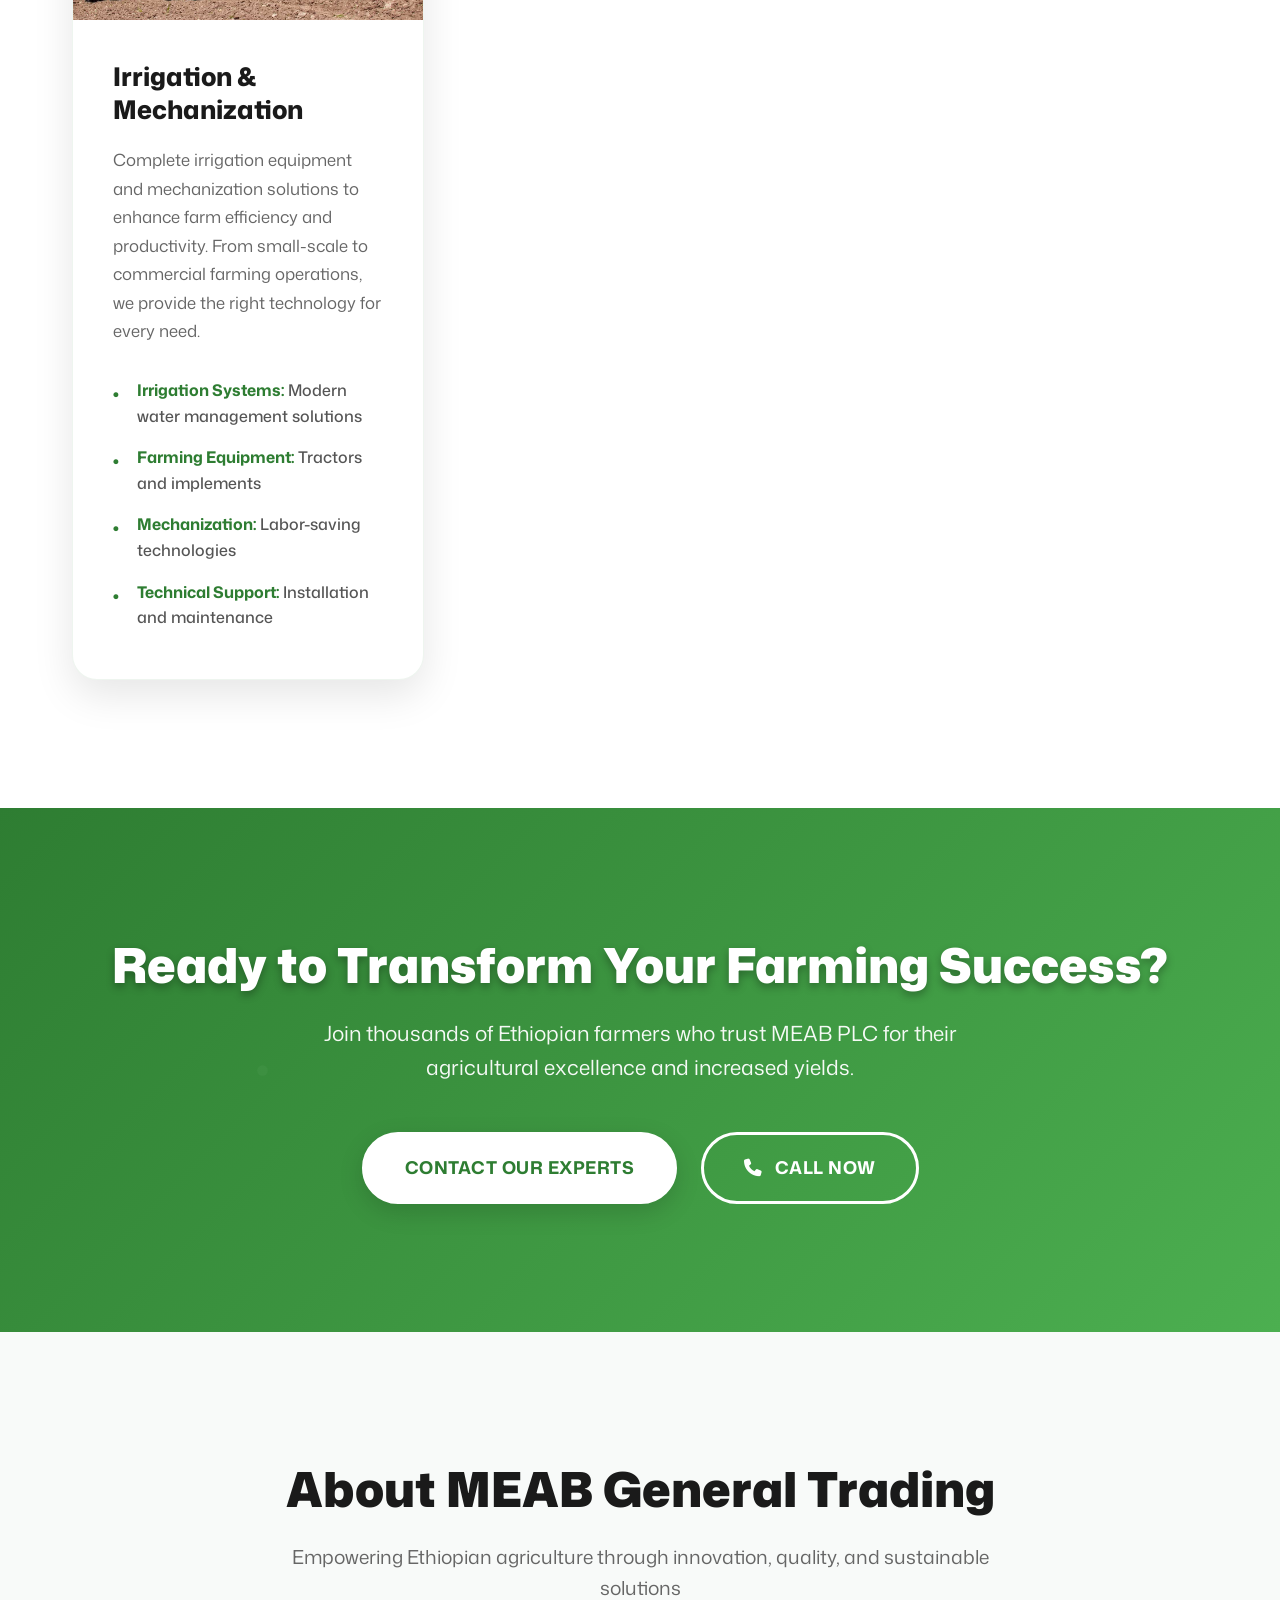
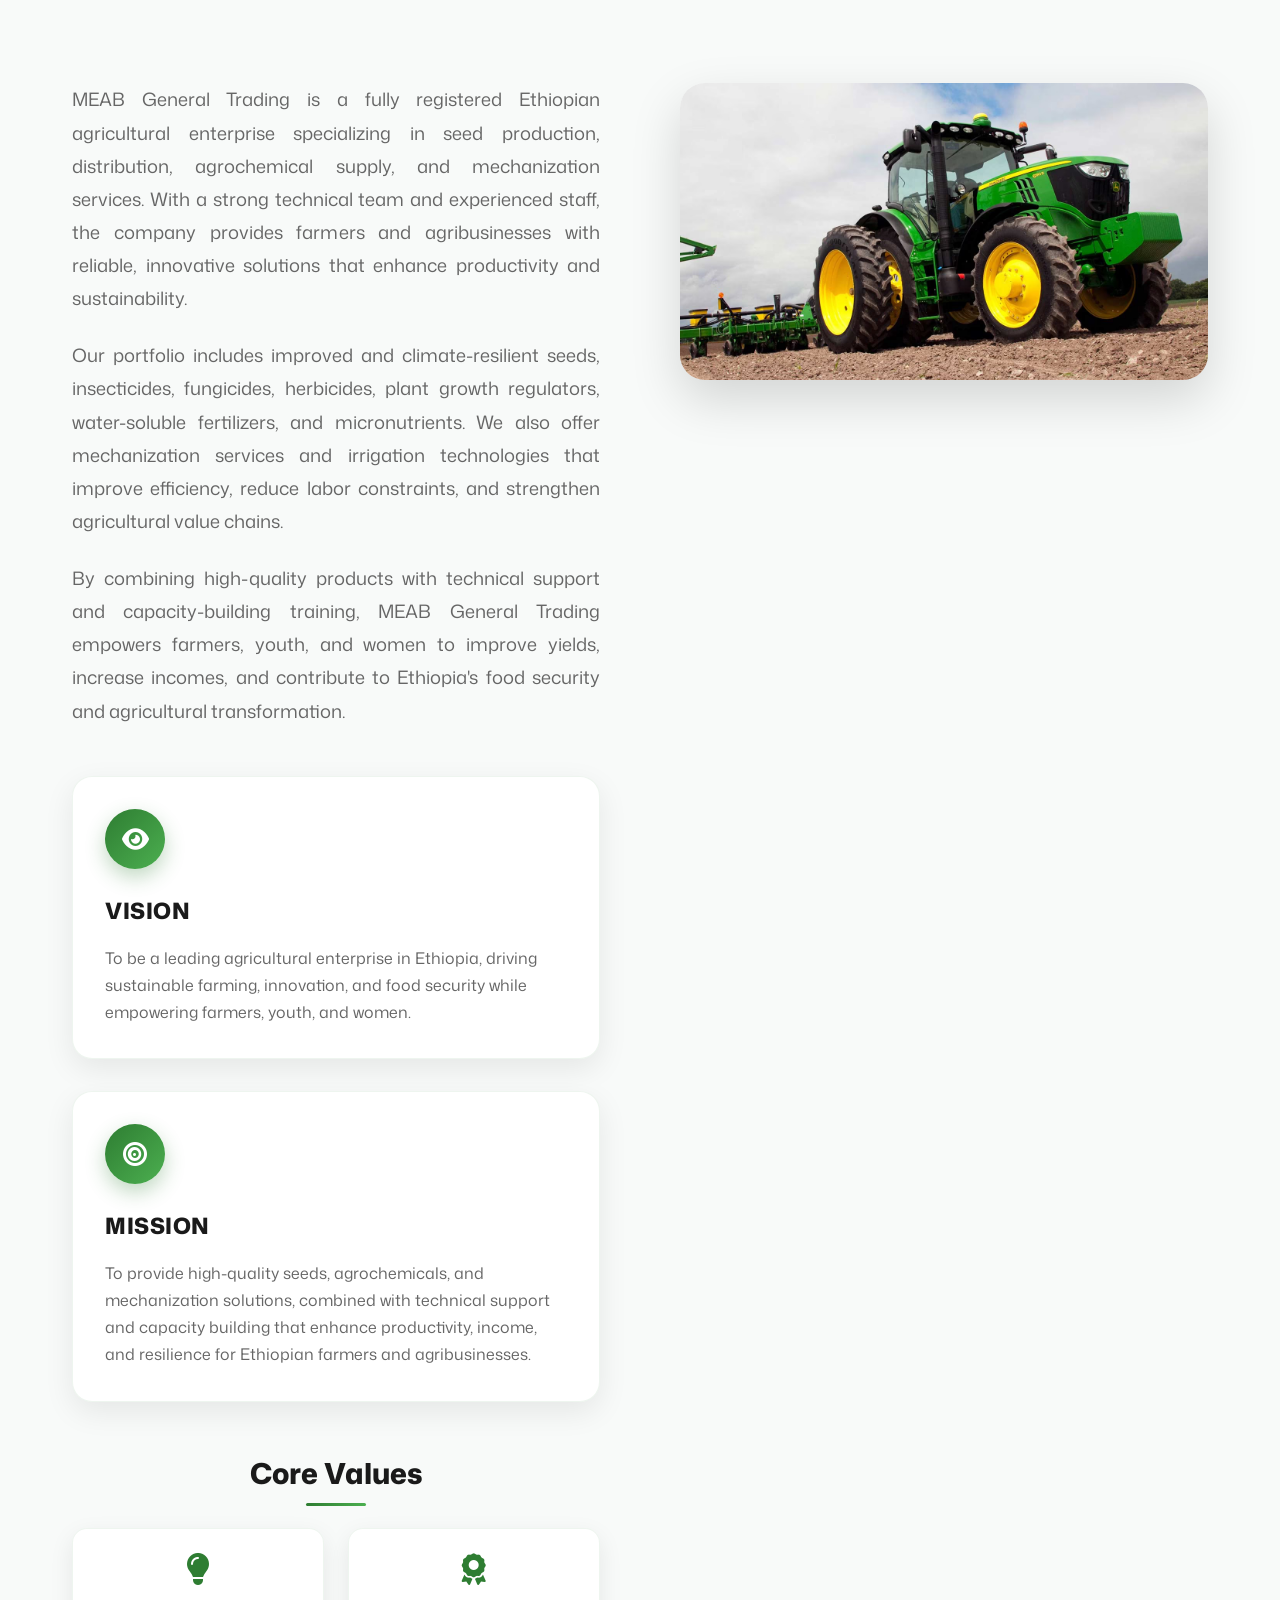
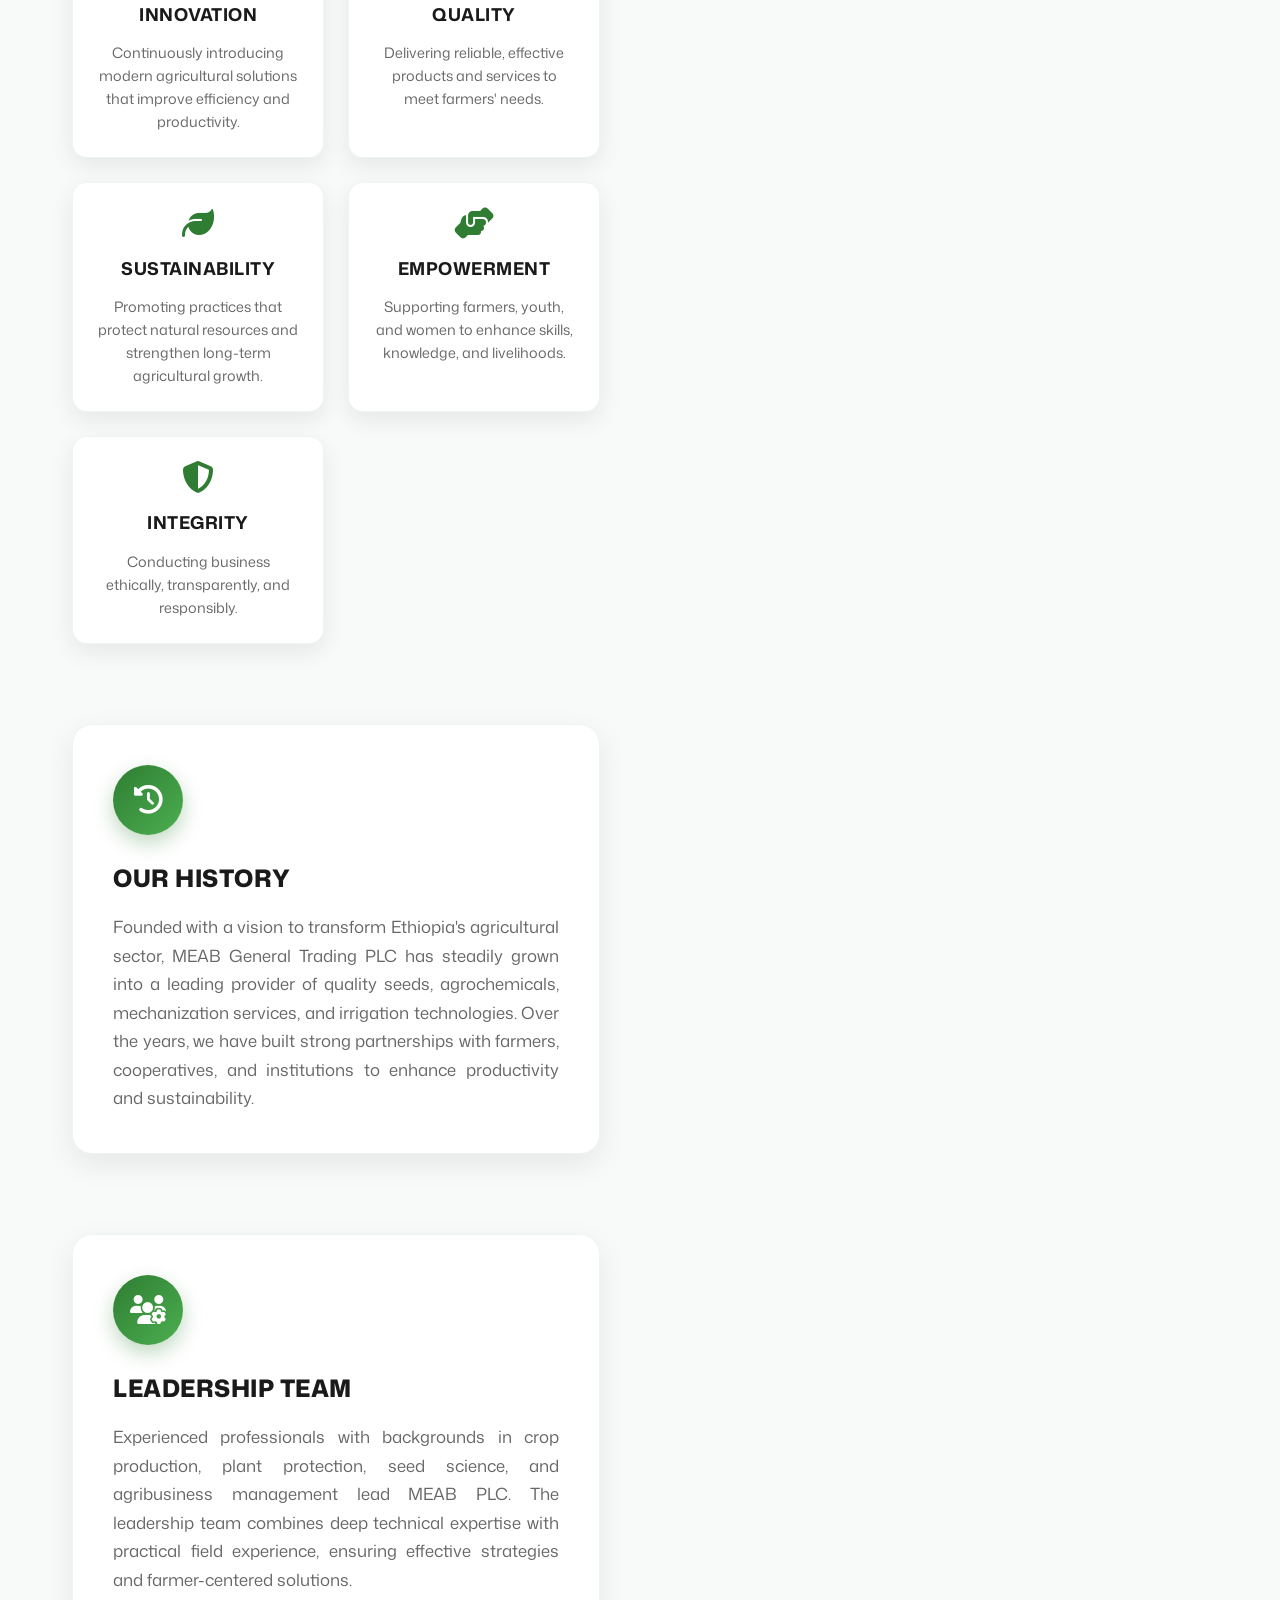
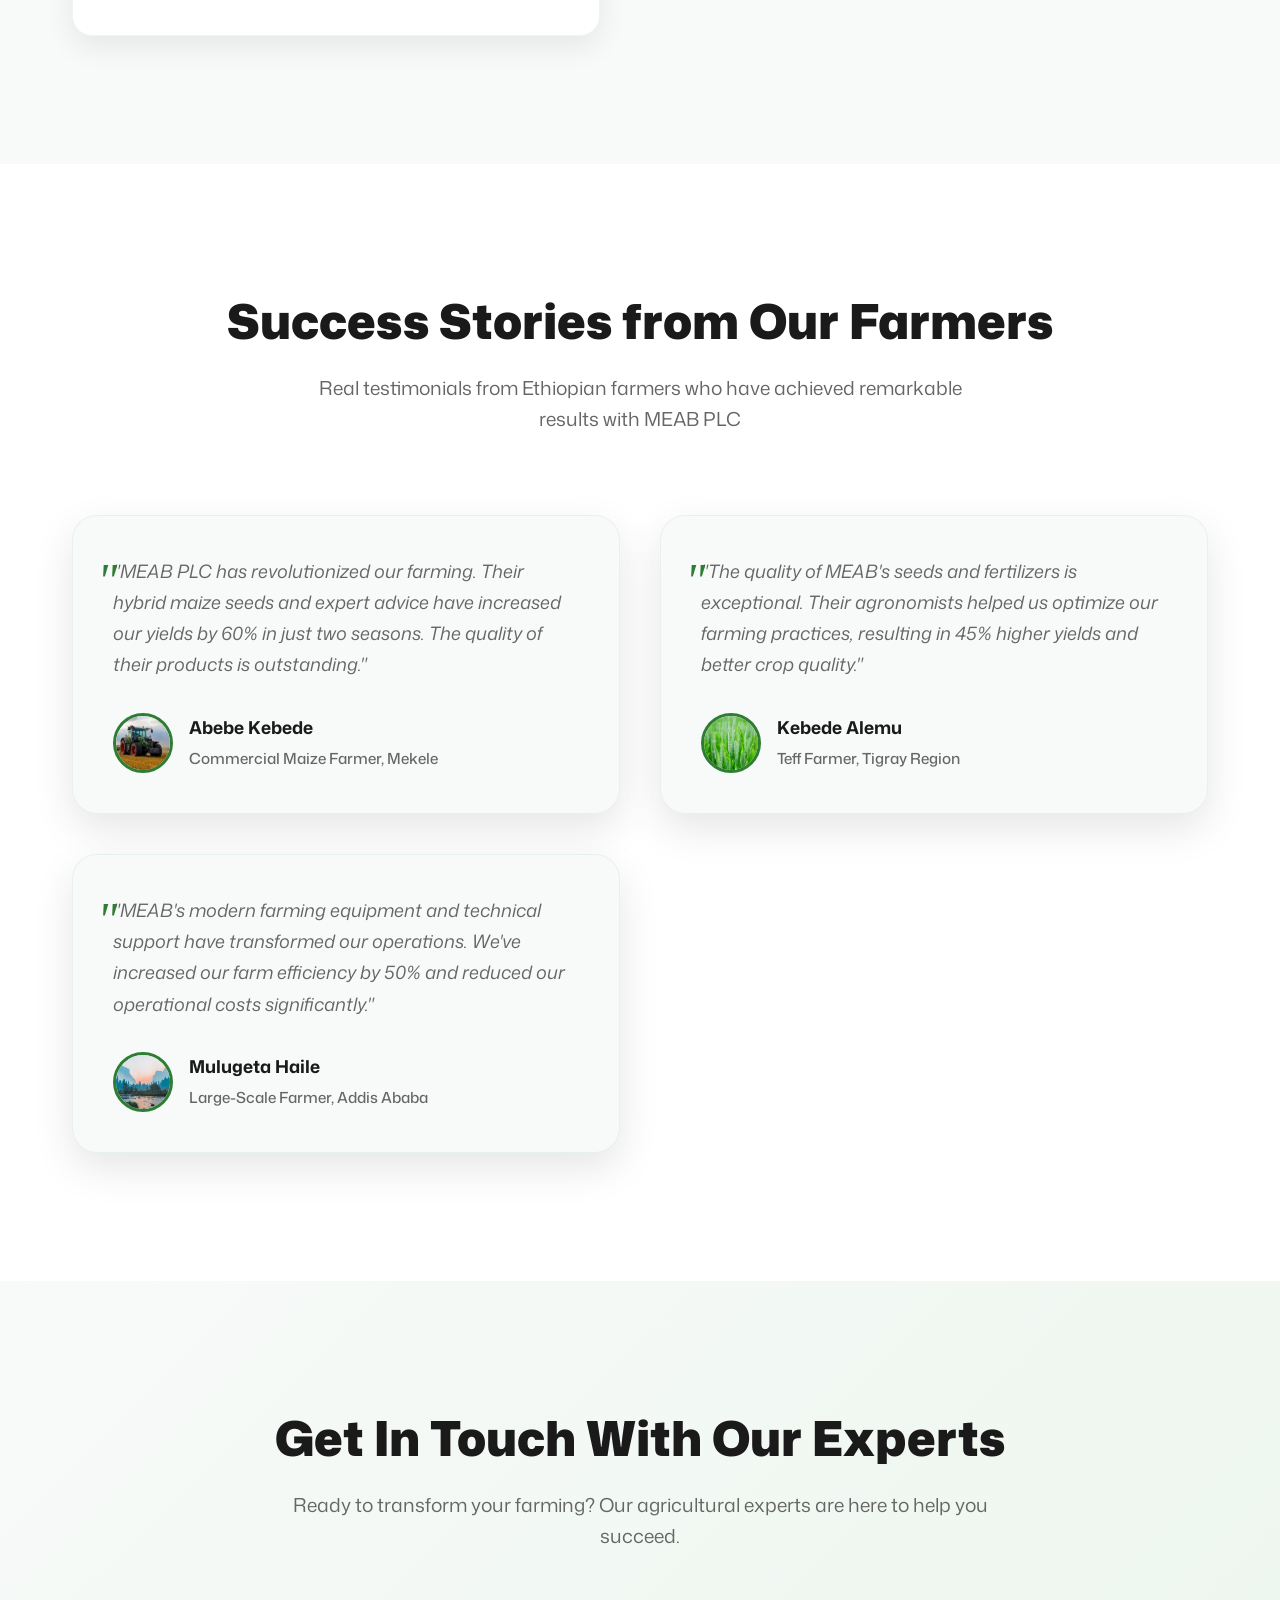
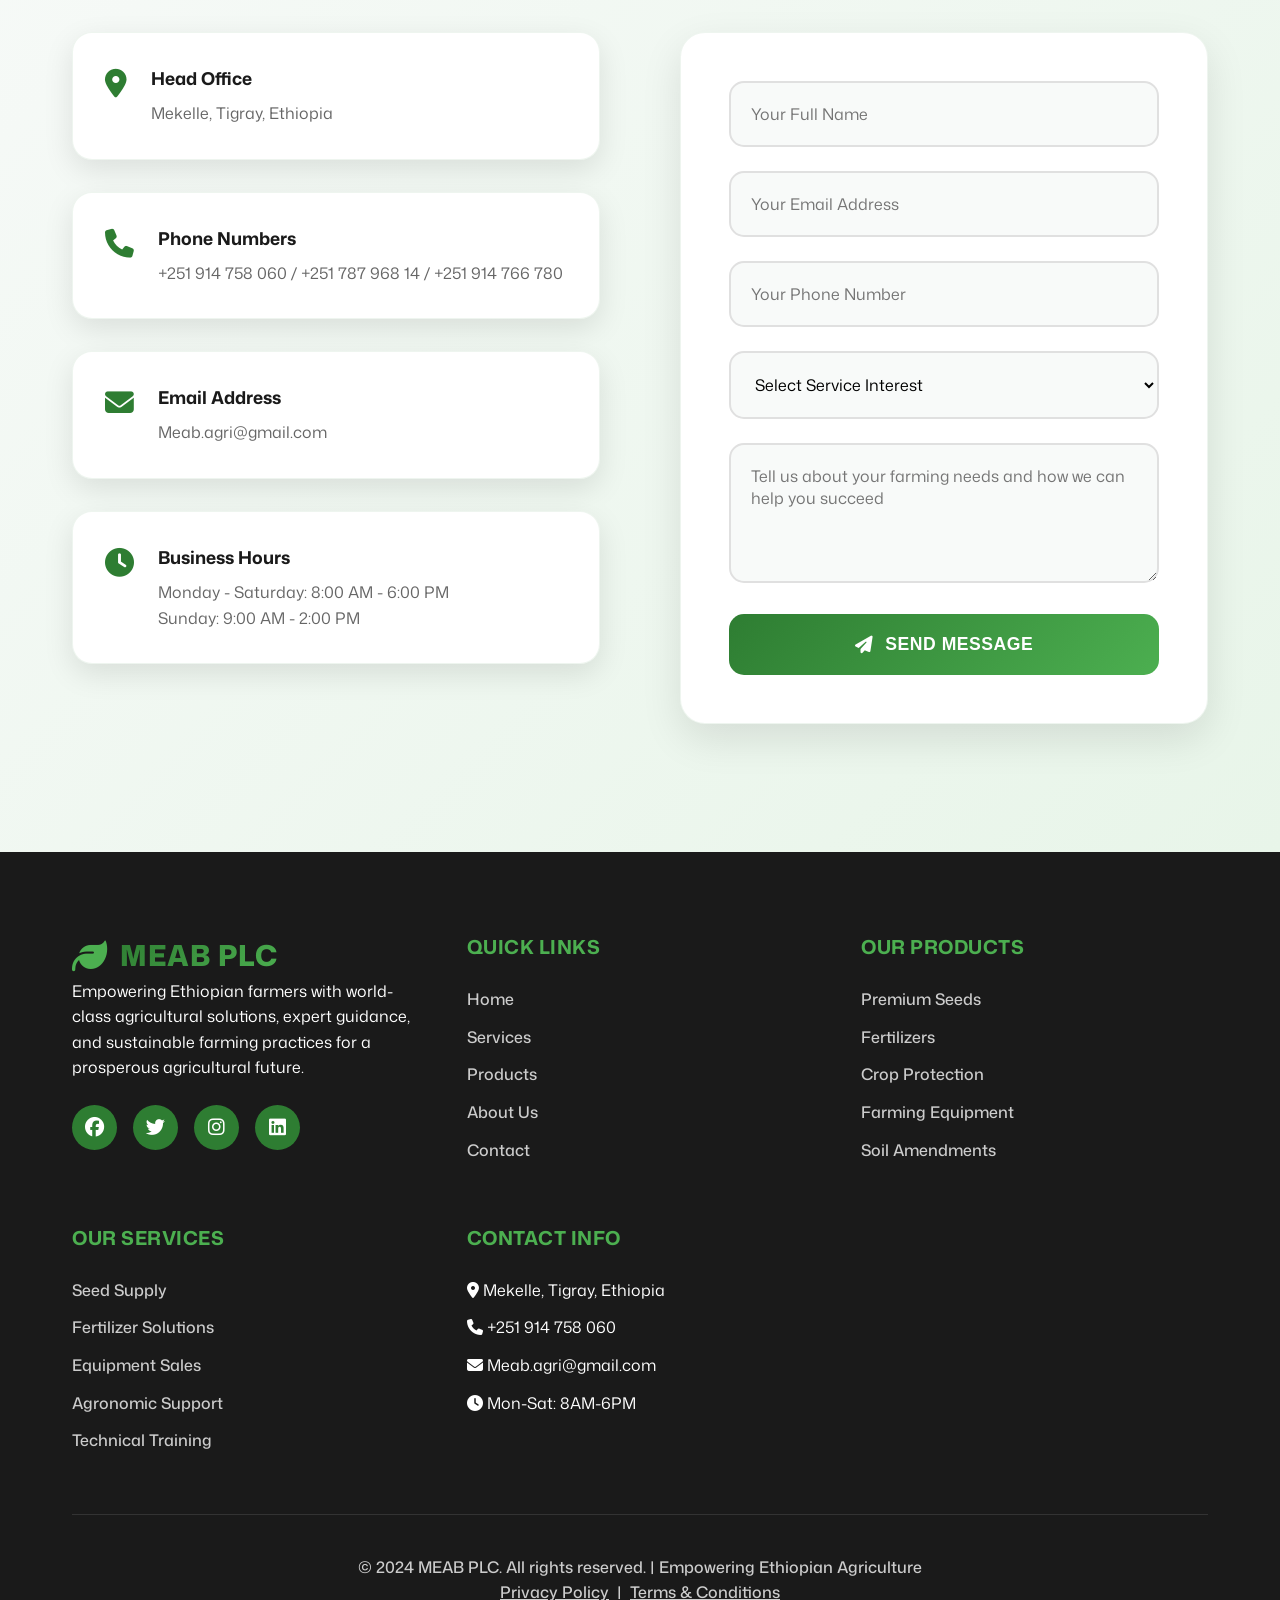
==== commit 59c291da: "info changed" ====
--- a/index.html
+++ b/index.html
@@ -1,464 +1,625 @@
 <!DOCTYPE html>
 <html lang="en">
-  <head>
-    <meta charset="UTF-8" />
-    <meta name="viewport" content="width=device-width, initial-scale=1.0" />
-    <link rel="preconnect" href="https://fonts.googleapis.com" />
-    <link rel="preconnect" href="https://fonts.gstatic.com" crossorigin />
-    <link
-      href="https://fonts.googleapis.com/css2?family=Mona+Sans:ital,wght@0,200..900;1,200..900&display=swap"
-      rel="stylesheet"
-    />
-    <!-- Font Awesome CDN -->
-    <link
-      rel="stylesheet"
-      href="https://cdnjs.cloudflare.com/ajax/libs/font-awesome/6.5.1/css/all.min.css"
-      integrity="sha512-DTOQO9RWCH3ppGqcWaEA1BIZOC6xxalwEsw9c2QQeAIftl+Vegovlnee1c9QX4TctnWMn13TZye+giMm8e2LwA=="
-      crossorigin="anonymous"
-      referrerpolicy="no-referrer"
-    />
-
-    <title>Meab - Quality Agricultural Inputs</title>
-    <link rel="stylesheet" href="styles.css" />
-  </head>
-  <body>
-    <header class="header">
-      <nav class="navbar">
-        <div class="logo">
-          <i class="fas fa-leaf"></i>
-          Meab
-        </div>
-        <ul class="nav-links">
-          <li>
-            <a href="#home"><i class="fas fa-home"></i> Home</a>
-          </li>
-          <li>
-            <a href="#services"><i class="fas fa-seedling"></i> Services</a>
-          </li>
-          <li>
-            <a href="#products"><i class="fas fa-box"></i> Products</a>
-          </li>
-          <li>
-            <a href="#about"><i class="fas fa-leaf"></i> About</a>
-          </li>
-          <li>
-            <a href="#contact"><i class="fas fa-envelope"></i> Contact</a>
-          </li>
-        </ul>
-        <div class="hamburger">
-          <span></span>
-          <span></span>
-          <span></span>
-        </div>
-      </nav>
-    </header>
-
-    <main>
-      <section id="home" class="hero">
-        <video class="hero-bg-video" src="assets/hero.mp4" autoplay loop muted playsinline></video>
-        <div class="hero-content">
-          <h1 class="hero-title">Empowering Ethiopian Farmers</h1>
-          <p class="hero-subtitle">
-            Your trusted partner for quality seeds, fertilizers, and agricultural solutions in Mekele and
-            beyond.
-          </p>
-          <div class="hero-buttons">
-            <a href="#contact" class="cta-btn primary">Get Started</a>
-            <a href="#services" class="cta-btn secondary">Our Services</a>
-          </div>
-        </div>
-        <div class="scroll-indicator">
-          <i class="fas fa-chevron-down"></i>
-        </div>
-      </section>
-
-      <section class="stats">
-        <div class="container">
-          <div class="stat-item">
-            <i class="fas fa-users"></i>
-            <h3>5,000+</h3>
-            <p>Happy Farmers</p>
-          </div>
-          <div class="stat-item">
-            <i class="fas fa-map-marker-alt"></i>
-            <h3>25+</h3>
-            <p>Locations</p>
-          </div>
-          <div class="stat-item">
-            <i class="fas fa-seedling"></i>
-            <h3>50+</h3>
-            <p>Product Varieties</p>
-          </div>
-          <div class="stat-item">
-            <i class="fas fa-award"></i>
-            <h3>10+</h3>
-            <p>Years Experience</p>
-          </div>
-        </div>
-      </section>
-
-      <section id="services" class="services">
-        <div class="container">
-          <div class="section-header">
-            <h2>Our Services</h2>
-            <p>Comprehensive agricultural solutions tailored for Ethiopian farmers</p>
-          </div>
-          <div class="services-grid">
-            <div class="service-card">
-              <div class="service-icon">
-                <i class="fa fa-seedling"></i>
-              </div>
-              <h3>Seed Supply</h3>
-              <p>
-                High-quality certified seeds for all major Ethiopian crops including teff, maize, wheat, and
-                vegetables.
-              </p>
-              <ul class="service-features">
-                <li>Certified seed varieties</li>
-                <li>Disease-resistant strains</li>
-                <li>High-yield options</li>
+
+<head>
+  <meta charset="UTF-8" />
+  <meta name="viewport" content="width=device-width, initial-scale=1.0" />
+  <link rel="preconnect" href="https://fonts.googleapis.com" />
+  <link rel="preconnect" href="https://fonts.gstatic.com" crossorigin />
+  <link href="https://fonts.googleapis.com/css2?family=Mona+Sans:ital,wght@0,200..900;1,200..900&display=swap"
+    rel="stylesheet" />
+  <!-- Font Awesome CDN -->
+  <link rel="stylesheet" href="https://cdnjs.cloudflare.com/ajax/libs/font-awesome/6.5.1/css/all.min.css"
+    integrity="sha512-DTOQO9RWCH3ppGqcWaEA1BIZOC6xxalwEsw9c2QQeAIftl+Vegovlnee1c9QX4TctnWMn13TZye+giMm8e2LwA=="
+    crossorigin="anonymous" referrerpolicy="no-referrer" />
+
+  <title>MEAB PLC - Leading Agricultural Solutions in Ethiopia</title>
+  <meta name="description"
+    content="MEAB PLC is Ethiopia's premier agricultural company providing quality seeds, fertilizers, equipment, and expert farming solutions. Serving Mekele and nationwide." />
+  <meta name="keywords" content="MEAB, agricultural, Ethiopia, farming, seeds, fertilizers, tractors, Mekele, Tigray" />
+  <link rel="stylesheet" href="styles.css" />
+</head>
+
+<body>
+  <header class="header">
+    <nav class="navbar">
+      <div class="logo">
+        <i class="fas fa-leaf"></i>
+        <span>MEAB PLC</span>
+      </div>
+      <ul class="nav-links">
+        <li>
+          <a href="#home"><i class="fas fa-home"></i> Home</a>
+        </li>
+        <li>
+          <a href="#services"><i class="fas fa-seedling"></i> Services</a>
+        </li>
+        <li>
+          <a href="#products"><i class="fas fa-box"></i> Products</a>
+        </li>
+        <li>
+          <a href="#about"><i class="fas fa-leaf"></i> About</a>
+        </li>
+        <li>
+          <a href="#contact"><i class="fas fa-envelope"></i> Contact</a>
+        </li>
+      </ul>
+      <div class="hamburger">
+        <span></span>
+        <span></span>
+        <span></span>
+      </div>
+    </nav>
+  </header>
+
+  <main>
+    <section id="home" class="hero">
+      <video class="hero-bg-video" src="assets/hero-comp.mp4" autoplay loop muted playsinline></video>
+      <div class="hero-content">
+        <h1 class="hero-title">Empowering Farmers with Agricultural Solutions</h1>
+        <p class="hero-subtitle">
+          MEAB PLC - Your trusted partner for premium agricultural inputs, modern farming equipment, and expert
+          agronomic solutions across Ethiopia.
+        </p>
+        <div class="hero-buttons">
+          <a href="tel:+251914758060" class="cta-btn primary">Call Now</a>
+          <a href="#services" class="cta-btn secondary">Explore Services</a>
+        </div>
+      </div>
+      <div class="scroll-indicator">
+        <i class="fas fa-chevron-down"></i>
+      </div>
+    </section>
+
+    <section class="stats">
+      <div class="container">
+        <div class="stat-item">
+          <i class="fas fa-users"></i>
+          <h3>10,000+</h3>
+          <p>Happy Farmers</p>
+        </div>
+        <div class="stat-item">
+          <i class="fas fa-map-marker-alt"></i>
+          <h3>50+</h3>
+          <p>Service Locations</p>
+        </div>
+        <div class="stat-item">
+          <i class="fas fa-seedling"></i>
+          <h3>100+</h3>
+          <p>Product Varieties</p>
+        </div>
+        <div class="stat-item">
+          <i class="fas fa-award"></i>
+          <h3>15+</h3>
+          <p>Years Excellence</p>
+        </div>
+      </div>
+    </section>
+
+    <section id="services" class="services">
+      <div class="container">
+        <div class="section-header">
+          <h2>Our Comprehensive Services</h2>
+          <p>End-to-end agricultural solutions designed for Ethiopian farming success</p>
+        </div>
+        <div class="services-grid">
+          <div class="service-card">
+            <div class="service-icon">
+              <i class="fas fa-seedling"></i>
+            </div>
+            <h3>Comprehensive Seed Solutions</h3>
+            <p>
+              MEAB General Trading supplies a diverse range of high-quality seeds including field crops, forage, and
+              vegetable varieties. Our seeds are improved, climate-resilient, and optimized for Ethiopian conditions.
+            </p>
+            <ul class="service-features">
+              <li>Field crops: teff, wheat, maize, sorghum</li>
+              <li>Forage & animal feed seeds</li>
+              <li>Improved vegetable varieties</li>
+              <li>Climate-resilient strains</li>
+            </ul>
+          </div>
+          <div class="service-card">
+            <div class="service-icon">
+              <i class="fas fa-flask"></i>
+            </div>
+            <h3>Complete Agrochemical Solutions</h3>
+            <p>
+              Full range of crop protection products including insecticides, fungicides, herbicides, and plant growth
+              regulators. All products meet international safety and efficacy standards.
+            </p>
+            <ul class="service-features">
+              <li>Insecticides & pesticides</li>
+              <li>Fungicides & disease control</li>
+              <li>Herbicides & weed management</li>
+              <li>Plant growth regulators</li>
+            </ul>
+          </div>
+          <div class="service-card">
+            <div class="service-icon">
+              <i class="fas fa-leaf"></i>
+            </div>
+            <h3>Advanced Fertilizer Technology</h3>
+            <p>
+              Specialized fertilizers including water-soluble formulations and micronutrient supplements. Our
+              fertilizers
+              are designed to maximize crop yields while maintaining soil health and sustainability.
+            </p>
+            <ul class="service-features">
+              <li>Water-soluble fertilizers</li>
+              <li>Micronutrient fertilizers</li>
+              <li>Balanced NPK formulations</li>
+              <li>Soil health optimization</li>
+            </ul>
+          </div>
+          <div class="service-card">
+            <div class="service-icon">
+              <i class="fas fa-tractor"></i>
+            </div>
+            <h3>Irrigation & Mechanization</h3>
+            <p>
+              Complete irrigation equipment and mechanization solutions to enhance farm efficiency and productivity.
+              From small-scale to commercial farming operations, we provide the right technology for every need.
+            </p>
+            <ul class="service-features">
+              <li>Modern irrigation systems</li>
+              <li>Farming mechanization</li>
+              <li>Equipment maintenance</li>
+              <li>Technical installation support</li>
+            </ul>
+          </div>
+          <div class="service-card">
+            <div class="service-icon">
+              <i class="fas fa-user-graduate"></i>
+            </div>
+            <h3>Expert Technical Support</h3>
+            <p>
+              Professional agronomists and technical experts provide comprehensive farming advice, capacity building,
+              and ongoing support to maximize agricultural productivity and sustainability.
+            </p>
+            <ul class="service-features">
+              <li>Agronomic consultation</li>
+              <li>Capacity building training</li>
+              <li>Soil analysis & testing</li>
+              <li>Ongoing technical support</li>
+            </ul>
+          </div>
+          <div class="service-card">
+            <div class="service-icon">
+              <i class="fas fa-handshake"></i>
+            </div>
+            <h3>Partnership & Collaboration</h3>
+            <p>
+              We work closely with farmers, youth, and women to enhance skills, knowledge, and livelihoods. Our
+              collaborative approach ensures sustainable agricultural transformation across Ethiopia.
+            </p>
+            <ul class="service-features">
+              <li>Farmer empowerment programs</li>
+              <li>Youth agricultural training</li>
+              <li>Women in agriculture support</li>
+              <li>Community development initiatives</li>
+            </ul>
+          </div>
+        </div>
+      </div>
+    </section>
+
+    <section id="products" class="products">
+      <div class="container">
+        <div class="section-header">
+          <h2>Our Premium Products</h2>
+          <p>Quality agricultural inputs backed by scientific research and field testing</p>
+        </div>
+        <div class="product-grid">
+          <div class="product-card">
+            <div class="product-image">
+              <img src="assets/seeds.jpg" alt="Premium Seeds" class="product-img" />
+            </div>
+            <div class="product-content">
+              <h3>Premium Seeds Collection</h3>
+              <p>
+                MEAB General Trading supplies a diverse range of high-quality seeds including field crops, forage,
+                and vegetable varieties. All seeds are improved, climate-resilient, and optimized for Ethiopian
+                conditions.
+              </p>
+              <ul class="product-list">
+                <li><strong>Field Crops:</strong> Teff, wheat, maize, sorghum</li>
+                <li><strong>Forage & Animal Feed:</strong> Alfalfa, cowpea, lablab, Rhodes grass</li>
+                <li><strong>Vegetables:</strong> Wide range of improved varieties</li>
+                <li><strong>Climate-Resilient:</strong> Drought and disease-resistant strains</li>
               </ul>
             </div>
-            <div class="service-card">
-              <div class="service-icon">
-                <i class="fas fa-flask"></i>
-              </div>
-              <h3>Fertilizers & Chemicals</h3>
-              <p>
-                Organic and inorganic fertilizers, pesticides, and crop protection products for optimal
-                yields.
-              </p>
-              <ul class="service-features">
-                <li>NPK fertilizers</li>
-                <li>Organic options</li>
-                <li>Crop protection</li>
+          </div>
+          <div class="product-card">
+            <div class="product-image">
+              <img src="assets/spray.webp" alt="Agrochemicals" class="product-img" />
+            </div>
+            <div class="product-content">
+              <h3>Complete Agrochemical Solutions</h3>
+              <p>
+                Full range of crop protection products including insecticides, fungicides, herbicides, and plant growth
+                regulators. All products meet international safety and efficacy standards for sustainable farming.
+              </p>
+              <ul class="product-list">
+                <li><strong>Insecticides:</strong> Effective pest control solutions</li>
+                <li><strong>Fungicides:</strong> Disease prevention and treatment</li>
+                <li><strong>Herbicides:</strong> Weed management systems</li>
+                <li><strong>Plant Growth Regulators:</strong> Enhanced crop development</li>
               </ul>
             </div>
-            <div class="service-card">
-              <div class="service-icon">
-                <i class="fas fa-tractor"></i>
-              </div>
-              <h3>Equipment & Machinery</h3>
-              <p>
-                Modern farming equipment and tractors for efficient agricultural operations and land
-                preparation.
-              </p>
-              <ul class="service-features">
-                <li>Small tractors</li>
-                <li>Farming implements</li>
-                <li>Maintenance services</li>
+          </div>
+          <div class="product-card">
+            <div class="product-image">
+              <img src="assets/products-ferilizers.webp" alt="Fertilizers" class="product-img" />
+            </div>
+            <div class="product-content">
+              <h3>Advanced Fertilizer Technology</h3>
+              <p>
+                Specialized fertilizers including water-soluble formulations and micronutrient supplements. Our
+                fertilizers
+                are designed to maximize crop yields while maintaining soil health and sustainability.
+              </p>
+              <ul class="product-list">
+                <li><strong>Water-Soluble Fertilizers:</strong> Fast-acting nutrient delivery</li>
+                <li><strong>Micronutrient Fertilizers:</strong> Essential trace elements</li>
+                <li><strong>Balanced Formulations:</strong> NPK and specialty blends</li>
+                <li><strong>Soil Health:</strong> Long-term fertility maintenance</li>
               </ul>
             </div>
-            <div class="service-card">
-              <div class="service-icon">
-                <i class="fas fa-user-graduate"></i>
-              </div>
-              <h3>Expert Consultation</h3>
-              <p>
-                Professional agronomist support and farming advice to maximize your agricultural productivity.
-              </p>
-              <ul class="service-features">
-                <li>Soil testing</li>
-                <li>Crop planning</li>
-                <li>Technical support</li>
+          </div>
+          <div class="product-card">
+            <div class="product-image">
+              <img src="assets/3.avif" alt="Irrigation & Mechanization" class="product-img" />
+            </div>
+            <div class="product-content">
+              <h3>Irrigation & Mechanization</h3>
+              <p>
+                Complete irrigation equipment and mechanization solutions to enhance farm efficiency and productivity.
+                From small-scale to commercial farming operations, we provide the right technology for every need.
+              </p>
+              <ul class="product-list">
+                <li><strong>Irrigation Systems:</strong> Modern water management solutions</li>
+                <li><strong>Farming Equipment:</strong> Tractors and implements</li>
+                <li><strong>Mechanization:</strong> Labor-saving technologies</li>
+                <li><strong>Technical Support:</strong> Installation and maintenance</li>
               </ul>
             </div>
           </div>
         </div>
-      </section>
-
-      <section id="products" class="products">
-        <div class="container">
-          <div class="section-header">
-            <h2>Our Products</h2>
-            <p>Quality agricultural inputs for every farming need</p>
-          </div>
-          <div class="product-grid">
-            <div class="product-card">
-              <div class="product-image">
-                <img src="assets/seeds.jpg" alt="Seeds" class="product-img" />
-              </div>
-              <div class="product-content">
-                <h3>Seeds</h3>
+      </div>
+    </section>
+
+    <section class="cta-section">
+      <div class="container">
+        <div class="cta-content">
+          <h2>Ready to Transform Your Farming Success?</h2>
+          <p>Join thousands of Ethiopian farmers who trust MEAB PLC for their agricultural excellence and increased
+            yields.</p>
+          <div class="cta-buttons">
+            <a href="#contact" class="cta-btn primary">Contact Our Experts</a>
+            <a href="tel:+251914758060" class="cta-btn secondary"> <i class="fas fa-phone"></i> Call Now </a>
+          </div>
+        </div>
+      </div>
+    </section>
+
+    <section id="about" class="about">
+      <div class="container">
+        <div class="section-header">
+          <h2>About MEAB General Trading</h2>
+          <p>Empowering Ethiopian agriculture through innovation, quality, and sustainable solutions</p>
+        </div>
+
+        <div class="about-content">
+          <div class="about-text">
+            <div class="about-intro">
+              <p>
+                MEAB General Trading is a fully registered Ethiopian agricultural enterprise specializing in seed
+                production, distribution, agrochemical supply, and mechanization services. With a strong technical
+                team and experienced staff, the company provides farmers and agribusinesses with reliable,
+                innovative solutions that enhance productivity and sustainability.
+              </p>
+              <p>
+                Our portfolio includes improved and climate-resilient seeds, insecticides, fungicides, herbicides,
+                plant growth regulators, water-soluble fertilizers, and micronutrients. We also offer mechanization
+                services and irrigation technologies that improve efficiency, reduce labor constraints, and
+                strengthen agricultural value chains.
+              </p>
+              <p>
+                By combining high-quality products with technical support and capacity-building training, MEAB
+                General Trading empowers farmers, youth, and women to improve yields, increase incomes, and
+                contribute to Ethiopia's food security and agricultural transformation.
+              </p>
+            </div>
+
+            <div class="about-mission-vision">
+              <div class="mission-vision-card">
+                <div class="card-icon">
+                  <i class="fas fa-eye"></i>
+                </div>
+                <h3>Vision</h3>
+                <p>To be a leading agricultural enterprise in Ethiopia, driving sustainable farming, innovation, and
+                  food security while empowering farmers, youth, and women.</p>
+              </div>
+
+              <div class="mission-vision-card">
+                <div class="card-icon">
+                  <i class="fas fa-bullseye"></i>
+                </div>
+                <h3>Mission</h3>
+                <p>To provide high-quality seeds, agrochemicals, and mechanization solutions, combined with
+                  technical support and capacity building that enhance productivity, income, and resilience for
+                  Ethiopian farmers and agribusinesses.</p>
+              </div>
+            </div>
+
+            <div class="core-values">
+              <h3>Core Values</h3>
+              <div class="values-grid">
+                <div class="value-item">
+                  <i class="fas fa-lightbulb"></i>
+                  <h4>Innovation</h4>
+                  <p>Continuously introducing modern agricultural solutions that improve efficiency and productivity.
+                  </p>
+                </div>
+                <div class="value-item">
+                  <i class="fas fa-award"></i>
+                  <h4>Quality</h4>
+                  <p>Delivering reliable, effective products and services to meet farmers' needs.</p>
+                </div>
+                <div class="value-item">
+                  <i class="fas fa-leaf"></i>
+                  <h4>Sustainability</h4>
+                  <p>Promoting practices that protect natural resources and strengthen long-term agricultural growth.
+                  </p>
+                </div>
+                <div class="value-item">
+                  <i class="fas fa-hands-helping"></i>
+                  <h4>Empowerment</h4>
+                  <p>Supporting farmers, youth, and women to enhance skills, knowledge, and livelihoods.</p>
+                </div>
+                <div class="value-item">
+                  <i class="fas fa-shield-alt"></i>
+                  <h4>Integrity</h4>
+                  <p>Conducting business ethically, transparently, and responsibly.</p>
+                </div>
+              </div>
+            </div>
+
+            <div class="about-history">
+              <div class="history-card">
+                <div class="history-icon">
+                  <i class="fas fa-history"></i>
+                </div>
+                <h3>Our History</h3>
                 <p>
-                  High-yield, disease-resistant seeds for all major crops including maize, wheat, rice, and
-                  vegetables.
+                  Founded with a vision to transform Ethiopia's agricultural sector, MEAB General Trading PLC has
+                  steadily grown into a leading provider of quality seeds, agrochemicals, mechanization services,
+                  and irrigation technologies. Over the years, we have built strong partnerships with farmers,
+                  cooperatives, and institutions to enhance productivity and sustainability.
                 </p>
-                <ul class="product-list">
-                  <li>Hybrid maize seeds</li>
-                  <li>Wheat varieties</li>
-                  <li>Rice seeds</li>
-                  <li>Vegetable seeds</li>
-                </ul>
-              </div>
-            </div>
-            <div class="product-card">
-              <div class="product-image">
-                <img src="assets/spray.webp" alt="Chemicals" class="product-img" />
-              </div>
-              <div class="product-content">
-                <h3>Chemicals</h3>
+              </div>
+            </div>
+
+            <div class="about-leadership">
+              <div class="leadership-card">
+                <div class="leadership-icon">
+                  <i class="fas fa-users-cog"></i>
+                </div>
+                <h3>Leadership Team</h3>
                 <p>
-                  Safe and effective pesticides, herbicides, fungicides, and fertilizers for optimal crop
-                  protection.
+                  Experienced professionals with backgrounds in crop production, plant protection, seed science,
+                  and agribusiness management lead MEAB PLC. The leadership team combines deep technical
+                  expertise with practical field experience, ensuring effective strategies and farmer-centered
+                  solutions.
                 </p>
-                <ul class="product-list">
-                  <li>Pesticides</li>
-                  <li>Herbicides</li>
-                  <li>Fungicides</li>
-                  <li>Fertilizers</li>
-                </ul>
-              </div>
-            </div>
-            <div class="product-card">
-              <div class="product-image">
-                <img src="assets/3.avif" alt="Tractors" class="product-img" />
-              </div>
-              <div class="product-content">
-                <h3>Tractors</h3>
-                <p>
-                  Modern farming equipment and tractors for efficient agricultural operations and land
-                  preparation.
-                </p>
-                <ul class="product-list">
-                  <li>Small tractors</li>
-                  <li>Medium tractors</li>
-                  <li>Large tractors</li>
-                  <li>Farming implements</li>
-                </ul>
-              </div>
-            </div>
-            <div class="product-card">
-              <div class="product-image">
-                <img src="assets/feature4.jpg" alt="Crops" class="product-img" />
-              </div>
-              <div class="product-content">
-                <h3>Crops</h3>
-                <p>Specialized crop management services and products for various agricultural commodities.</p>
-                <ul class="product-list">
-                  <li>Cash crops</li>
-                  <li>Food crops</li>
-                  <li>Export crops</li>
-                  <li>Crop consulting</li>
-                </ul>
-              </div>
-            </div>
-          </div>
-        </div>
-      </section>
-
-      <section class="cta-section">
-        <div class="container">
-          <div class="cta-content">
-            <h2>Ready to Transform Your Farming?</h2>
-            <p>Join thousands of Ethiopian farmers who trust Meab for their agricultural needs.</p>
-            <div class="cta-buttons">
-              <a href="#contact" class="cta-btn primary">Contact Us Today</a>
-              <a href="tel:0914758060" class="cta-btn secondary"> <i class="fas fa-phone"></i> Call Now </a>
-            </div>
-          </div>
-        </div>
-      </section>
-
-      <section id="about" class="about">
-        <div class="container">
-          <div class="about-content">
-            <div class="about-text">
-              <h2>About Meab</h2>
-              <p>
-                Meab is dedicated to supporting Ethiopian farmers with top-quality agricultural inputs and
-                expert guidance. With years of experience serving the Mekele region and beyond, we help you
-                achieve better yields and sustainable farming practices.
-              </p>
-              <div class="about-features">
-                <div class="about-feature">
-                  <i class="fas fa-check-circle"></i>
-                  <span>Quality Guaranteed</span>
-                </div>
-                <div class="about-feature">
-                  <i class="fas fa-check-circle"></i>
-                  <span>Local Expertise</span>
-                </div>
-                <div class="about-feature">
-                  <i class="fas fa-check-circle"></i>
-                  <span>Nationwide Delivery</span>
-                </div>
-                <div class="about-feature">
-                  <i class="fas fa-check-circle"></i>
-                  <span>24/7 Support</span>
-                </div>
-              </div>
-            </div>
-            <div class="about-image">
-              <img src="assets/3.avif" alt="Ethiopian farming" />
-            </div>
-          </div>
-        </div>
-      </section>
-
-      <section class="testimonials">
-        <div class="container">
-          <div class="section-header">
-            <h2>What Our Farmers Say</h2>
-            <p>Real stories from real Ethiopian farmers</p>
-          </div>
-          <div class="testimonial-grid">
-            <div class="testimonial-card">
-              <div class="testimonial-content">
-                <p>
-                  "Meab has transformed our farming. Their seeds and advice have increased our yields by 40%."
-                </p>
-              </div>
-              <div class="testimonial-author">
-                <img src="assets/farmer1.jpg" alt="Farmer" />
-                <div>
-                  <h4>Abebe Kebede</h4>
-                  <span>Maize Farmer, Mekele</span>
-                </div>
-              </div>
-            </div>
-            <div class="testimonial-card">
-              <div class="testimonial-content">
-                <p>
-                  "The quality of their products and customer service is outstanding. Highly recommended!"
-                </p>
-              </div>
-              <div class="testimonial-author">
-                <img src="assets/farmer2.jpg" alt="Farmer" />
-                <div>
-                  <h4>Kebede Alemu</h4>
-                  <span>Teff Farmer, Tigray</span>
-                </div>
-              </div>
-            </div>
-            <div class="testimonial-card">
-              <div class="testimonial-content">
-                <p>
-                  "Meab's expert consultation helped us optimize our farming practices and increase profits."
-                </p>
-              </div>
-              <div class="testimonial-author">
-                <img src="assets/farmer3.jpg" alt="Farmer" />
-                <div>
-                  <h4>Mulugeta Haile</h4>
-                  <span>Vegetable Farmer, Addis Ababa</span>
-                </div>
-              </div>
-            </div>
-          </div>
-        </div>
-      </section>
-
-      <section id="contact" class="contact">
-        <div class="container">
-          <div class="section-header">
-            <h2>Get In Touch</h2>
-            <p>Ready to transform your farming? Contact us today.</p>
-          </div>
-          <div class="contact-content">
-            <div class="contact-info">
-              <div class="contact-item">
-                <i class="fas fa-map-marker-alt"></i>
-                <div>
-                  <h4>Address</h4>
-                  <p>Mekele, Ethiopia</p>
-                </div>
-              </div>
-              <div class="contact-item">
-                <i class="fas fa-phone"></i>
-                <div>
-                  <h4>Phone</h4>
-                  <p>0914758060 / 0914766780</p>
-                </div>
-              </div>
-              <div class="contact-item">
-                <i class="fas fa-envelope"></i>
-                <div>
-                  <h4>Email</h4>
-                  <p>info@meab.com</p>
-                </div>
-              </div>
-              <div class="contact-item">
-                <i class="fas fa-clock"></i>
-                <div>
-                  <h4>Business Hours</h4>
-                  <p>Mon - Sat: 8:00 AM - 6:00 PM</p>
-                </div>
-              </div>
-            </div>
-            <form id="contactForm" class="contact-form">
-              <div class="form-group">
-                <input type="text" name="name" placeholder="Your Name" required />
-              </div>
-              <div class="form-group">
-                <input type="email" name="email" placeholder="Your Email" required />
-              </div>
-              <div class="form-group">
-                <input type="tel" name="phone" placeholder="Your Phone Number" />
-              </div>
-              <div class="form-group">
-                <textarea name="message" placeholder="Your Message" required></textarea>
-              </div>
-              <button type="submit" class="submit-btn">
-                <i class="fas fa-paper-plane"></i> Send Message
-              </button>
-            </form>
-          </div>
-          <div id="formMessage"></div>
-        </div>
-      </section>
-    </main>
-
-    <footer class="footer">
+              </div>
+            </div>
+          </div>
+
+          <div class="about-image">
+            <img src="assets/3.avif" alt="Ethiopian farming success" />
+          </div>
+        </div>
+      </div>
+    </section>
+
+    <section class="testimonials">
       <div class="container">
-        <div class="footer-content">
-          <div class="footer-section">
-            <div class="logo">
-              <i class="fas fa-leaf"></i>
-              Meab
-            </div>
-            <p>Empowering Ethiopian farmers with quality agricultural inputs and expert guidance.</p>
-            <div class="social-links">
-              <a href="#"><i class="fab fa-facebook"></i></a>
-              <a href="#"><i class="fab fa-twitter"></i></a>
-              <a href="#"><i class="fab fa-instagram"></i></a>
-              <a href="#"><i class="fab fa-linkedin"></i></a>
-            </div>
-          </div>
-          <div class="footer-section">
-            <h4>Quick Links</h4>
-            <ul>
-              <li><a href="#home">Home</a></li>
-              <li><a href="#services">Services</a></li>
-              <li><a href="#products">Products</a></li>
-              <li><a href="#about">About</a></li>
-            </ul>
-          </div>
-          <div class="footer-section">
-            <h4>Products</h4>
-            <ul>
-              <li><a href="#products">Seeds</a></li>
-              <li><a href="#products">Chemicals</a></li>
-              <li><a href="#products">Tractors</a></li>
-              <li><a href="#products">Crops</a></li>
-            </ul>
-          </div>
-          <div class="footer-section">
-            <h4>Services</h4>
-            <ul>
-              <li><a href="#services">Seed Supply</a></li>
-              <li><a href="#services">Fertilizers</a></li>
-              <li><a href="#services">Equipment</a></li>
-              <li><a href="#services">Consultation</a></li>
-            </ul>
-          </div>
-        </div>
-        <div class="footer-bottom">
-          <p>&copy; 2024 Meab. All rights reserved.</p>
-        </div>
-      </div>
-    </footer>
-
-    <script src="script.js"></script>
-  </body>
-</html>
+        <div class="section-header">
+          <h2>Success Stories from Our Farmers</h2>
+          <p>Real testimonials from Ethiopian farmers who have achieved remarkable results with MEAB PLC</p>
+        </div>
+        <div class="testimonial-grid">
+          <div class="testimonial-card">
+            <div class="testimonial-content">
+              <p>
+                "MEAB PLC has revolutionized our farming. Their hybrid maize seeds and expert advice have increased our
+                yields by 60% in just two seasons. The quality of their products is outstanding."
+              </p>
+            </div>
+            <div class="testimonial-author">
+              <img src="assets/2.jpg" alt="Farmer" />
+              <div>
+                <h4>Abebe Kebede</h4>
+                <span>Commercial Maize Farmer, Mekele</span>
+              </div>
+            </div>
+          </div>
+          <div class="testimonial-card">
+            <div class="testimonial-content">
+              <p>
+                "The quality of MEAB's seeds and fertilizers is exceptional. Their agronomists helped us optimize our
+                farming practices, resulting in 45% higher yields and better crop quality."
+              </p>
+            </div>
+            <div class="testimonial-author">
+              <img src="assets/4.jpg" alt="Farmer" />
+              <div>
+                <h4>Kebede Alemu</h4>
+                <span>Teff Farmer, Tigray Region</span>
+              </div>
+            </div>
+          </div>
+          <div class="testimonial-card">
+            <div class="testimonial-content">
+              <p>
+                "MEAB's modern farming equipment and technical support have transformed our operations. We've increased
+                our farm efficiency by 50% and reduced our operational costs significantly."
+              </p>
+            </div>
+            <div class="testimonial-author">
+              <img src="assets/feature1.jpg" alt="Farmer" />
+              <div>
+                <h4>Mulugeta Haile</h4>
+                <span>Large-Scale Farmer, Addis Ababa</span>
+              </div>
+            </div>
+          </div>
+        </div>
+      </div>
+    </section>
+
+    <section id="contact" class="contact">
+      <div class="container">
+        <div class="section-header">
+          <h2>Get In Touch With Our Experts</h2>
+          <p>Ready to transform your farming? Our agricultural experts are here to help you succeed.</p>
+        </div>
+        <div class="contact-content">
+          <div class="contact-info">
+            <div class="contact-item">
+              <i class="fas fa-map-marker-alt"></i>
+              <div>
+                <h4>Head Office</h4>
+                <p>Mekelle, Tigray, Ethiopia</p>
+              </div>
+            </div>
+            <div class="contact-item">
+              <i class="fas fa-phone"></i>
+              <div>
+                <h4>Phone Numbers</h4>
+                <p>+251 914 758 060 / +251 787 968 14 / +251 914 766 780</p>
+              </div>
+            </div>
+            <div class="contact-item">
+              <i class="fas fa-envelope"></i>
+              <div>
+                <h4>Email Address</h4>
+                <p>Meab.agri@gmail.com</p>
+              </div>
+            </div>
+            <div class="contact-item">
+              <i class="fas fa-clock"></i>
+              <div>
+                <h4>Business Hours</h4>
+                <p>Monday - Saturday: 8:00 AM - 6:00 PM</p>
+                <p>Sunday: 9:00 AM - 2:00 PM</p>
+              </div>
+            </div>
+          </div>
+          <form id="contactForm" class="contact-form">
+            <div class="form-group">
+              <input type="text" name="name" placeholder="Your Full Name" required />
+            </div>
+            <div class="form-group">
+              <input type="email" name="email" placeholder="Your Email Address" required />
+            </div>
+            <div class="form-group">
+              <input type="tel" name="phone" placeholder="Your Phone Number" />
+            </div>
+            <div class="form-group">
+              <select name="service" required>
+                <option value="">Select Service Interest</option>
+                <option value="seeds">Seeds & Planting</option>
+                <option value="fertilizers">Fertilizers & Chemicals</option>
+                <option value="equipment">Farming Equipment</option>
+                <option value="consultation">Agronomic Consultation</option>
+                <option value="other">Other Services</option>
+              </select>
+            </div>
+            <div class="form-group">
+              <textarea name="message" placeholder="Tell us about your farming needs and how we can help you succeed"
+                required></textarea>
+            </div>
+            <button type="submit" class="submit-btn">
+              <i class="fas fa-paper-plane"></i> Send Message
+            </button>
+          </form>
+        </div>
+        <div id="formMessage"></div>
+      </div>
+    </section>
+  </main>
+
+  <footer class="footer">
+    <div class="container">
+      <div class="footer-content">
+        <div class="footer-section">
+          <div class="logo">
+            <i class="fas fa-leaf"></i>
+            <span>MEAB PLC</span>
+          </div>
+          <p>Empowering Ethiopian farmers with world-class agricultural solutions, expert guidance, and sustainable
+            farming practices for a prosperous agricultural future.</p>
+          <div class="social-links">
+            <a href="#" aria-label="Facebook"><i class="fab fa-facebook"></i></a>
+            <a href="#" aria-label="Twitter"><i class="fab fa-twitter"></i></a>
+            <a href="#" aria-label="Instagram"><i class="fab fa-instagram"></i></a>
+            <a href="#" aria-label="LinkedIn"><i class="fab fa-linkedin"></i></a>
+          </div>
+        </div>
+        <div class="footer-section">
+          <h4>Quick Links</h4>
+          <ul>
+            <li><a href="#home">Home</a></li>
+            <li><a href="#services">Services</a></li>
+            <li><a href="#products">Products</a></li>
+            <li><a href="#about">About Us</a></li>
+            <li><a href="#contact">Contact</a></li>
+          </ul>
+        </div>
+        <div class="footer-section">
+          <h4>Our Products</h4>
+          <ul>
+            <li><a href="#products">Premium Seeds</a></li>
+            <li><a href="#products">Fertilizers</a></li>
+            <li><a href="#products">Crop Protection</a></li>
+            <li><a href="#products">Farming Equipment</a></li>
+            <li><a href="#products">Soil Amendments</a></li>
+          </ul>
+        </div>
+        <div class="footer-section">
+          <h4>Our Services</h4>
+          <ul>
+            <li><a href="#services">Seed Supply</a></li>
+            <li><a href="#services">Fertilizer Solutions</a></li>
+            <li><a href="#services">Equipment Sales</a></li>
+            <li><a href="#services">Agronomic Support</a></li>
+            <li><a href="#services">Technical Training</a></li>
+          </ul>
+        </div>
+        <div class="footer-section">
+          <h4>Contact Info</h4>
+          <ul>
+            <li><i class="fas fa-map-marker-alt"></i> Mekelle, Tigray, Ethiopia</li>
+            <li><i class="fas fa-phone"></i> +251 914 758 060</li>
+            <li><i class="fas fa-envelope"></i> Meab.agri@gmail.com</li>
+            <li><i class="fas fa-clock"></i> Mon-Sat: 8AM-6PM</li>
+          </ul>
+        </div>
+      </div>
+      <div class="footer-bottom">
+        <p>&copy; 2024 MEAB PLC. All rights reserved. | Empowering Ethiopian Agriculture</p>
+        <p>
+          <a href="privacy.html" style="color:inherit;text-decoration:underline;">Privacy Policy</a> &nbsp;|&nbsp;
+          <a href="privacy.html#terms" style="color:inherit;text-decoration:underline;">Terms &amp; Conditions</a>
+        </p>
+      </div>
+    </div>
+  </footer>
+
+  <script src="script.js"></script>
+</body>
+
+</html>
--- a/styles.css
+++ b/styles.css
@@ -3,6 +3,10 @@
   margin: 0;
   padding: 0;
   box-sizing: border-box;
+}
+
+html {
+  scroll-behavior: smooth;
 }
 
 body {
@@ -26,15 +30,15 @@
   left: 0;
   right: 0;
   background: rgba(255, 255, 255, 0.95);
-  backdrop-filter: blur(10px);
+  backdrop-filter: blur(15px);
   z-index: 1000;
-  transition: all 0.3s ease;
+  transition: all 0.4s ease;
   border-bottom: 1px solid rgba(46, 125, 50, 0.1);
 }
 
 .header.scrolled {
   background: rgba(255, 255, 255, 0.98);
-  box-shadow: 0 4px 20px rgba(0, 0, 0, 0.1);
+  box-shadow: 0 8px 30px rgba(0, 0, 0, 0.12);
 }
 
 .navbar {
@@ -47,44 +51,56 @@
 }
 
 .logo {
-  font-size: 1.5rem;
-  font-weight: 700;
+  font-size: 1.8rem;
+  font-weight: 800;
   color: #2e7d32;
   display: flex;
   align-items: center;
-  gap: 0.5rem;
+  gap: 0.75rem;
+  text-transform: uppercase;
+  letter-spacing: 1px;
 }
 
 .logo i {
-  font-size: 1.8rem;
+  font-size: 2.2rem;
+  color: #4caf50;
+}
+
+.logo span {
+  background: linear-gradient(135deg, #2e7d32, #4caf50);
+  -webkit-background-clip: text;
+  -webkit-text-fill-color: transparent;
+  background-clip: text;
 }
 
 .nav-links {
   list-style: none;
   display: flex;
-  gap: 2rem;
+  gap: 2.5rem;
 }
 
 .nav-links a {
   color: #1a1a1a;
   text-decoration: none;
-  font-weight: 500;
+  font-weight: 600;
   transition: all 0.3s ease;
   display: flex;
   align-items: center;
   gap: 0.5rem;
   position: relative;
+  font-size: 1.05rem;
 }
 
 .nav-links a::after {
   content: "";
   position: absolute;
-  bottom: -5px;
+  bottom: -8px;
   left: 0;
   width: 0;
-  height: 2px;
-  background: #2e7d32;
-  transition: width 0.3s ease;
+  height: 3px;
+  background: linear-gradient(90deg, #2e7d32, #4caf50);
+  transition: width 0.4s ease;
+  border-radius: 2px;
 }
 
 .nav-links a:hover::after {
@@ -93,7 +109,7 @@
 
 .nav-links a:hover {
   color: #2e7d32;
-  transform: translateY(-2px);
+  transform: translateY(-3px);
 }
 
 .hamburger {
@@ -104,14 +120,15 @@
 }
 
 .hamburger span {
-  width: 25px;
+  width: 28px;
   height: 3px;
   background: #2e7d32;
   transition: all 0.3s ease;
+  border-radius: 2px;
 }
 
 .hamburger.active span:nth-child(1) {
-  transform: rotate(45deg) translate(5px, 5px);
+  transform: rotate(45deg) translate(6px, 6px);
 }
 
 .hamburger.active span:nth-child(2) {
@@ -119,14 +136,14 @@
 }
 
 .hamburger.active span:nth-child(3) {
-  transform: rotate(-45deg) translate(7px, -6px);
+  transform: rotate(-45deg) translate(8px, -8px);
 }
 
 /* Hero Section */
 .hero {
   position: relative;
   overflow: hidden;
-  min-height: 600px;
+  min-height: 700px;
   height: 100vh;
   display: flex;
   align-items: center;
@@ -152,55 +169,60 @@
   left: 0;
   width: 100%;
   height: 100%;
-  background: linear-gradient(135deg, rgba(46, 125, 50, 0.8) 0%, rgba(76, 175, 80, 0.6) 100%);
+  background: linear-gradient(135deg, rgba(46, 125, 50, 0.75) 0%, rgba(76, 175, 80, 0.6) 100%);
   z-index: 2;
 }
 
 .hero-content {
   position: relative;
   z-index: 3;
-  max-width: 800px;
+  max-width: 900px;
   padding: 2rem;
 }
 
 .hero-title {
-  font-size: 3.5rem;
-  font-weight: 800;
+  font-size: 4rem;
+  font-weight: 900;
   color: #fff;
-  margin-bottom: 1rem;
-  line-height: 1.2;
-  animation: fadeInUp 1s ease;
-  text-shadow: 0 2px 4px rgba(0, 0, 0, 0.3);
+  margin-bottom: 1.5rem;
+  line-height: 1.1;
+  animation: fadeInUp 1.2s ease;
+  text-shadow: 0 4px 8px rgba(0, 0, 0, 0.4);
+  letter-spacing: -1px;
 }
 
 .hero-subtitle {
-  font-size: 1.25rem;
-  color: rgba(255, 255, 255, 0.9);
-  margin-bottom: 2rem;
-  animation: fadeInUp 1s ease 0.2s both;
+  font-size: 1.4rem;
+  color: rgba(255, 255, 255, 0.95);
+  margin-bottom: 2.5rem;
+  animation: fadeInUp 1.2s ease 0.3s both;
+  line-height: 1.6;
+  font-weight: 500;
 }
 
 .hero-buttons {
   display: flex;
-  gap: 1rem;
+  gap: 1.5rem;
   justify-content: center;
   flex-wrap: wrap;
-  animation: fadeInUp 1s ease 0.4s both;
+  animation: fadeInUp 1.2s ease 0.6s both;
 }
 
 .cta-btn {
-  padding: 1rem 2rem;
+  padding: 1.2rem 2.5rem;
   border-radius: 50px;
-  font-size: 1rem;
-  font-weight: 600;
+  font-size: 1.1rem;
+  font-weight: 700;
   text-decoration: none;
-  transition: all 0.3s ease;
+  transition: all 0.4s ease;
   display: inline-flex;
   align-items: center;
-  gap: 0.5rem;
-  border: 2px solid transparent;
+  gap: 0.75rem;
+  border: 3px solid transparent;
   position: relative;
   overflow: hidden;
+  text-transform: uppercase;
+  letter-spacing: 0.5px;
 }
 
 .cta-btn::before {
@@ -210,8 +232,8 @@
   left: -100%;
   width: 100%;
   height: 100%;
-  background: linear-gradient(90deg, transparent, rgba(255, 255, 255, 0.2), transparent);
-  transition: left 0.5s ease;
+  background: linear-gradient(90deg, transparent, rgba(255, 255, 255, 0.3), transparent);
+  transition: left 0.6s ease;
 }
 
 .cta-btn:hover::before {
@@ -219,14 +241,16 @@
 }
 
 .cta-btn.primary {
-  background: #fff;
+  background: linear-gradient(135deg, #fff, #f8f9fa);
   color: #2e7d32;
-  box-shadow: 0 4px 15px rgba(0, 0, 0, 0.1);
+  box-shadow: 0 8px 25px rgba(0, 0, 0, 0.15);
+  border-color: #fff;
 }
 
 .cta-btn.primary:hover {
-  transform: translateY(-3px);
-  box-shadow: 0 8px 25px rgba(0, 0, 0, 0.15);
+  transform: translateY(-5px);
+  box-shadow: 0 15px 35px rgba(0, 0, 0, 0.2);
+  background: linear-gradient(135deg, #f8f9fa, #fff);
 }
 
 .cta-btn.secondary {
@@ -238,93 +262,51 @@
 .cta-btn.secondary:hover {
   background: #fff;
   color: #2e7d32;
-  transform: translateY(-3px);
+  transform: translateY(-5px);
+  box-shadow: 0 15px 35px rgba(0, 0, 0, 0.2);
 }
 
 .scroll-indicator {
   position: absolute;
-  bottom: 2rem;
+  bottom: 3rem;
   left: 50%;
   transform: translateX(-50%);
   color: #fff;
-  font-size: 1.5rem;
-  animation: bounce 2s infinite;
+  font-size: 1.8rem;
+  animation: bounce 2.5s infinite;
   z-index: 3;
+  cursor: pointer;
 }
 
 /* Stats Section */
 .stats {
   background: #fff;
-  padding: 4rem 0;
-  margin-top: -100px;
+  padding: 5rem 0;
+  margin-top: -120px;
   position: relative;
   z-index: 10;
 }
 
 .stats .container {
   display: grid;
-  grid-template-columns: repeat(auto-fit, minmax(200px, 1fr));
-  gap: 2rem;
+  grid-template-columns: repeat(auto-fit, minmax(250px, 1fr));
+  gap: 2.5rem;
 }
 
 .stat-item {
   text-align: center;
-  padding: 2rem;
-  background: rgba(255, 255, 255, 0.9);
-  backdrop-filter: blur(10px);
-  border-radius: 20px;
-  box-shadow: 0 8px 32px rgba(46, 125, 50, 0.1);
-  transition: transform 0.3s ease;
-  border: 1px solid rgba(46, 125, 50, 0.1);
-}
-
-.stat-item:hover {
-  transform: translateY(-5px);
-  box-shadow: 0 12px 40px rgba(46, 125, 50, 0.15);
-}
-
-.stat-item i {
-  font-size: 2.5rem;
-  color: #2e7d32;
-  margin-bottom: 1rem;
-}
-
-.stat-item h3 {
-  font-size: 2.5rem;
-  font-weight: 800;
-  color: #1a1a1a;
-  margin-bottom: 0.5rem;
-}
-
-.stat-item p {
-  color: #666;
-  font-weight: 500;
-}
-
-/* Services Section */
-.services {
-  background: linear-gradient(135deg, #f8faf9 0%, #e8f5e9 100%);
-  padding: 6rem 0;
-}
-
-.services-grid {
-  display: grid;
-  grid-template-columns: repeat(auto-fit, minmax(280px, 1fr));
-  gap: 2rem;
-}
-
-.service-card {
-  background: #fff;
-  padding: 2.5rem;
-  border-radius: 20px;
-  box-shadow: 0 8px 32px rgba(0, 0, 0, 0.1);
-  transition: all 0.3s ease;
-  border: 1px solid rgba(46, 125, 50, 0.1);
+  padding: 3rem 2rem;
+  background: rgba(255, 255, 255, 0.95);
+  backdrop-filter: blur(15px);
+  border-radius: 25px;
+  box-shadow: 0 15px 40px rgba(46, 125, 50, 0.12);
+  transition: all 0.4s ease;
+  border: 1px solid rgba(46, 125, 50, 0.08);
   position: relative;
   overflow: hidden;
 }
 
-.service-card::before {
+.stat-item::before {
   content: "";
   position: absolute;
   top: 0;
@@ -333,7 +315,81 @@
   height: 4px;
   background: linear-gradient(90deg, #2e7d32, #4caf50);
   transform: scaleX(0);
+  transition: transform 0.4s ease;
+}
+
+.stat-item:hover::before {
+  transform: scaleX(1);
+}
+
+.stat-item:hover {
+  transform: translateY(-8px);
+  box-shadow: 0 25px 50px rgba(46, 125, 50, 0.2);
+}
+
+.stat-item i {
+  font-size: 3rem;
+  color: #2e7d32;
+  margin-bottom: 1.5rem;
   transition: transform 0.3s ease;
+}
+
+.stat-item:hover i {
+  transform: scale(1.1);
+}
+
+.stat-item h3 {
+  font-size: 3rem;
+  font-weight: 900;
+  color: #1a1a1a;
+  margin-bottom: 0.75rem;
+  background: linear-gradient(135deg, #2e7d32, #4caf50);
+  -webkit-background-clip: text;
+  -webkit-text-fill-color: transparent;
+  background-clip: text;
+}
+
+.stat-item p {
+  color: #666;
+  font-weight: 600;
+  font-size: 1.1rem;
+  text-transform: uppercase;
+  letter-spacing: 0.5px;
+}
+
+/* Services Section */
+.services {
+  background: linear-gradient(135deg, #f8faf9 0%, #e8f5e9 100%);
+  padding: 8rem 0;
+}
+
+.services-grid {
+  display: grid;
+  grid-template-columns: repeat(auto-fit, minmax(300px, 1fr));
+  gap: 2.5rem;
+}
+
+.service-card {
+  background: #fff;
+  padding: 3rem;
+  border-radius: 25px;
+  box-shadow: 0 15px 40px rgba(0, 0, 0, 0.1);
+  transition: all 0.4s ease;
+  border: 1px solid rgba(46, 125, 50, 0.08);
+  position: relative;
+  overflow: hidden;
+}
+
+.service-card::before {
+  content: "";
+  position: absolute;
+  top: 0;
+  left: 0;
+  width: 100%;
+  height: 5px;
+  background: linear-gradient(90deg, #2e7d32, #4caf50);
+  transform: scaleX(0);
+  transition: transform 0.4s ease;
 }
 
 .service-card:hover::before {
@@ -341,13 +397,299 @@
 }
 
 .service-card:hover {
-  transform: translateY(-10px);
-  box-shadow: 0 20px 40px rgba(0, 0, 0, 0.15);
+  transform: translateY(-12px);
+  box-shadow: 0 30px 60px rgba(0, 0, 0, 0.15);
 }
 
 .service-icon {
-  width: 80px;
-  height: 80px;
+  width: 90px;
+  height: 90px;
+  background: linear-gradient(135deg, #2e7d32, #4caf50);
+  border-radius: 50%;
+  display: flex;
+  align-items: center;
+  justify-content: center;
+  margin-bottom: 2rem;
+  color: #fff;
+  font-size: 2.2rem;
+  box-shadow: 0 8px 25px rgba(46, 125, 50, 0.3);
+  transition: all 0.4s ease;
+}
+
+.service-icon i {
+  color: #fff;
+  font-size: 2.2rem;
+  display: block;
+}
+
+.service-card:hover .service-icon {
+  transform: scale(1.15) rotate(5deg);
+  box-shadow: 0 15px 35px rgba(46, 125, 50, 0.4);
+}
+
+.service-card h3 {
+  font-size: 1.6rem;
+  font-weight: 800;
+  color: #1a1a1a;
+  margin-bottom: 1.25rem;
+  line-height: 1.3;
+}
+
+.service-card p {
+  color: #666;
+  margin-bottom: 2rem;
+  line-height: 1.7;
+  font-size: 1.05rem;
+}
+
+.service-features {
+  list-style: none;
+}
+
+.service-features li {
+  padding: 0.75rem 0;
+  color: #555;
+  position: relative;
+  padding-left: 2rem;
+  font-weight: 500;
+}
+
+.service-features li::before {
+  content: "✓";
+  color: #2e7d32;
+  font-weight: bold;
+  position: absolute;
+  left: 0;
+  font-size: 1.1rem;
+}
+
+/* Products Section */
+.products {
+  background: #fff;
+  padding: 8rem 0;
+}
+
+.product-grid {
+  display: grid;
+  grid-template-columns: repeat(auto-fit, minmax(320px, 1fr));
+  gap: 2.5rem;
+}
+
+.product-card {
+  background: #fff;
+  border-radius: 25px;
+  overflow: hidden;
+  box-shadow: 0 15px 40px rgba(0, 0, 0, 0.1);
+  transition: all 0.4s ease;
+  border: 1px solid rgba(46, 125, 50, 0.08);
+}
+
+.product-card:hover {
+  transform: translateY(-12px);
+  box-shadow: 0 30px 60px rgba(0, 0, 0, 0.15);
+}
+
+.product-image {
+  height: 220px;
+  overflow: hidden;
+  position: relative;
+}
+
+.product-img {
+  width: 100%;
+  height: 100%;
+  object-fit: cover;
+  transition: transform 0.5s ease;
+}
+
+.product-card:hover .product-img {
+  transform: scale(1.15);
+}
+
+.product-content {
+  padding: 2.5rem;
+}
+
+.product-content h3 {
+  font-size: 1.6rem;
+  font-weight: 800;
+  color: #1a1a1a;
+  margin-bottom: 1.25rem;
+  line-height: 1.3;
+}
+
+.product-content p {
+  color: #666;
+  margin-bottom: 1.5rem;
+  line-height: 1.7;
+  font-size: 1.05rem;
+}
+
+.product-list {
+  list-style: none;
+  padding: 0;
+  margin-top: 1rem;
+  text-align: left;
+}
+
+.product-list li {
+  padding: 0.5rem 0;
+  font-size: 1rem;
+  color: #555;
+  position: relative;
+  padding-left: 1.5rem;
+  font-weight: 500;
+}
+
+.product-list li::before {
+  content: "•";
+  color: #2e7d32;
+  font-weight: bold;
+  position: absolute;
+  left: 0;
+  font-size: 1.2rem;
+}
+
+.product-list li strong {
+  color: #2e7d32;
+  font-weight: 700;
+}
+
+/* CTA Section */
+.cta-section {
+  background: linear-gradient(135deg, #2e7d32 0%, #4caf50 100%);
+  padding: 8rem 0;
+  color: #fff;
+  text-align: center;
+  position: relative;
+  overflow: hidden;
+}
+
+.cta-section::before {
+  content: "";
+  position: absolute;
+  top: 0;
+  left: 0;
+  width: 100%;
+  height: 100%;
+  background: url('data:image/svg+xml,<svg xmlns="http://www.w3.org/2000/svg" viewBox="0 0 100 100"><defs><pattern id="grain" width="100" height="100" patternUnits="userSpaceOnUse"><circle cx="50" cy="50" r="1" fill="rgba(255,255,255,0.1)"/></pattern></defs><rect width="100" height="100" fill="url(%23grain)"/></svg>');
+  opacity: 0.3;
+}
+
+.cta-content {
+  position: relative;
+  z-index: 2;
+}
+
+.cta-content h2 {
+  font-size: 3rem;
+  font-weight: 900;
+  margin-bottom: 1.5rem;
+  text-shadow: 0 4px 8px rgba(0, 0, 0, 0.3);
+  line-height: 1.2;
+}
+
+.cta-content p {
+  font-size: 1.3rem;
+  margin-bottom: 3rem;
+  opacity: 0.95;
+  line-height: 1.6;
+  max-width: 700px;
+  margin-left: auto;
+  margin-right: auto;
+}
+
+.cta-buttons {
+  display: flex;
+  gap: 1.5rem;
+  justify-content: center;
+  flex-wrap: wrap;
+}
+
+.cta-section .cta-btn.primary {
+  background: #fff;
+  color: #2e7d32;
+  border-color: #fff;
+}
+
+.cta-section .cta-btn.secondary {
+  background: transparent;
+  color: #fff;
+  border-color: #fff;
+}
+
+/* About Section */
+.about {
+  background: #f8faf9;
+  padding: 8rem 0;
+}
+
+.about-content {
+  display: grid;
+  grid-template-columns: 1fr 1fr;
+  gap: 5rem;
+  align-items: start;
+}
+
+.about-text {
+  display: flex;
+  flex-direction: column;
+  gap: 3rem;
+}
+
+.about-intro p {
+  font-size: 1.15rem;
+  color: #666;
+  margin-bottom: 1.5rem;
+  line-height: 1.8;
+  text-align: justify;
+}
+
+.about-intro p:last-child {
+  margin-bottom: 0;
+}
+
+.about-mission-vision {
+  display: flex;
+  flex-direction: column;
+  gap: 2rem;
+}
+
+.mission-vision-card {
+  background: #fff;
+  padding: 2rem;
+  border-radius: 20px;
+  box-shadow: 0 10px 30px rgba(0, 0, 0, 0.08);
+  border: 1px solid rgba(46, 125, 50, 0.08);
+  transition: all 0.3s ease;
+  position: relative;
+  overflow: hidden;
+}
+
+.mission-vision-card::before {
+  content: "";
+  position: absolute;
+  top: 0;
+  left: 0;
+  width: 100%;
+  height: 4px;
+  background: linear-gradient(90deg, #2e7d32, #4caf50);
+  transform: scaleX(0);
+  transition: transform 0.4s ease;
+}
+
+.mission-vision-card:hover::before {
+  transform: scaleX(1);
+}
+
+.mission-vision-card:hover {
+  transform: translateY(-5px);
+  box-shadow: 0 20px 40px rgba(0, 0, 0, 0.12);
+}
+
+.card-icon {
+  width: 60px;
+  height: 60px;
   background: linear-gradient(135deg, #2e7d32, #4caf50);
   border-radius: 50%;
   display: flex;
@@ -355,265 +697,323 @@
   justify-content: center;
   margin-bottom: 1.5rem;
   color: #fff;
+  font-size: 1.5rem;
+  box-shadow: 0 8px 20px rgba(46, 125, 50, 0.3);
+}
+
+.mission-vision-card h3 {
+  font-size: 1.4rem;
+  font-weight: 800;
+  color: #1a1a1a;
+  margin-bottom: 1rem;
+  text-transform: uppercase;
+  letter-spacing: 0.5px;
+}
+
+.mission-vision-card p {
+  font-size: 1rem;
+  color: #666;
+  line-height: 1.7;
+  margin: 0;
+}
+
+.core-values h3 {
+  font-size: 1.8rem;
+  font-weight: 800;
+  color: #1a1a1a;
+  margin-bottom: 2rem;
+  text-align: center;
+  position: relative;
+}
+
+.core-values h3::after {
+  content: "";
+  position: absolute;
+  bottom: -10px;
+  left: 50%;
+  transform: translateX(-50%);
+  width: 60px;
+  height: 3px;
+  background: linear-gradient(90deg, #2e7d32, #4caf50);
+  border-radius: 2px;
+}
+
+.values-grid {
+  display: grid;
+  grid-template-columns: repeat(auto-fit, minmax(200px, 1fr));
+  gap: 1.5rem;
+}
+
+.value-item {
+  background: #fff;
+  padding: 1.5rem;
+  border-radius: 15px;
+  text-align: center;
+  box-shadow: 0 8px 25px rgba(0, 0, 0, 0.08);
+  border: 1px solid rgba(46, 125, 50, 0.08);
+  transition: all 0.3s ease;
+  position: relative;
+  overflow: hidden;
+}
+
+.value-item::before {
+  content: "";
+  position: absolute;
+  top: 0;
+  left: 0;
+  width: 100%;
+  height: 3px;
+  background: linear-gradient(90deg, #2e7d32, #4caf50);
+  transform: scaleX(0);
+  transition: transform 0.4s ease;
+}
+
+.value-item:hover::before {
+  transform: scaleX(1);
+}
+
+.value-item:hover {
+  transform: translateY(-5px);
+  box-shadow: 0 15px 35px rgba(0, 0, 0, 0.12);
+}
+
+.value-item i {
   font-size: 2rem;
-  box-shadow: 0 4px 15px rgba(46, 125, 50, 0.3);
-  transition: all 0.3s ease;
-}
-
-.service-icon i {
-  color: #fff;
-  font-size: 2rem;
-  display: block;
-}
-
-.service-card:hover .service-icon {
+  color: #2e7d32;
+  margin-bottom: 1rem;
+  transition: transform 0.3s ease;
+}
+
+.value-item:hover i {
   transform: scale(1.1);
-  box-shadow: 0 8px 25px rgba(46, 125, 50, 0.4);
-}
-
-.service-card h3 {
-  font-size: 1.5rem;
+}
+
+.value-item h4 {
+  font-size: 1.1rem;
   font-weight: 700;
   color: #1a1a1a;
-  margin-bottom: 1rem;
-}
-
-.service-card p {
+  margin-bottom: 0.75rem;
+  text-transform: uppercase;
+  letter-spacing: 0.5px;
+}
+
+.value-item p {
+  font-size: 0.9rem;
   color: #666;
+  line-height: 1.6;
+  margin: 0;
+}
+
+.about-image {
+  position: sticky;
+  top: 120px;
+}
+
+.about-image img {
+  width: 100%;
+  border-radius: 25px;
+  box-shadow: 0 20px 50px rgba(0, 0, 0, 0.15);
+  transition: transform 0.4s ease;
+}
+
+.about-image img:hover {
+  transform: scale(1.02);
+}
+
+/* About History Section */
+.about-history {
+  margin-top: 2rem;
+}
+
+.history-card {
+  background: #fff;
+  padding: 2.5rem;
+  border-radius: 20px;
+  box-shadow: 0 10px 30px rgba(0, 0, 0, 0.08);
+  border: 1px solid rgba(46, 125, 50, 0.08);
+  transition: all 0.3s ease;
+  position: relative;
+  overflow: hidden;
+}
+
+.history-card::before {
+  content: "";
+  position: absolute;
+  top: 0;
+  left: 0;
+  width: 100%;
+  height: 4px;
+  background: linear-gradient(90deg, #2e7d32, #4caf50);
+  transform: scaleX(0);
+  transition: transform 0.4s ease;
+}
+
+.history-card:hover::before {
+  transform: scaleX(1);
+}
+
+.history-card:hover {
+  transform: translateY(-5px);
+  box-shadow: 0 20px 40px rgba(0, 0, 0, 0.12);
+}
+
+.history-icon {
+  width: 70px;
+  height: 70px;
+  background: linear-gradient(135deg, #2e7d32, #4caf50);
+  border-radius: 50%;
+  display: flex;
+  align-items: center;
+  justify-content: center;
   margin-bottom: 1.5rem;
-  line-height: 1.6;
-}
-
-.service-features {
-  list-style: none;
-}
-
-.service-features li {
-  padding: 0.5rem 0;
-  color: #555;
-  position: relative;
-  padding-left: 1.5rem;
-}
-
-.service-features li::before {
-  content: "✓";
-  color: #2e7d32;
-  font-weight: bold;
-  position: absolute;
-  left: 0;
-}
-
-/* Products Section */
-.products {
-  background: #fff;
-  padding: 6rem 0;
-}
-
-.product-grid {
-  display: grid;
-  grid-template-columns: repeat(auto-fit, minmax(300px, 1fr));
-  gap: 2rem;
-}
-
-.product-card {
-  background: #fff;
-  border-radius: 20px;
-  overflow: hidden;
-  box-shadow: 0 8px 32px rgba(0, 0, 0, 0.1);
+  color: #fff;
+  font-size: 1.8rem;
+  box-shadow: 0 8px 20px rgba(46, 125, 50, 0.3);
   transition: all 0.3s ease;
-  border: 1px solid rgba(46, 125, 50, 0.1);
-}
-
-.product-card:hover {
-  transform: translateY(-10px);
-  box-shadow: 0 20px 40px rgba(0, 0, 0, 0.15);
-}
-
-.product-image {
-  height: 200px;
-  overflow: hidden;
-}
-
-.product-img {
-  width: 100%;
-  height: 100%;
-  object-fit: cover;
-  transition: transform 0.3s ease;
-}
-
-.product-card:hover .product-img {
+}
+
+.history-card:hover .history-icon {
   transform: scale(1.1);
-}
-
-.product-content {
-  padding: 2rem;
-}
-
-.product-content h3 {
+  box-shadow: 0 12px 25px rgba(46, 125, 50, 0.4);
+}
+
+.history-card h3 {
   font-size: 1.5rem;
-  font-weight: 700;
+  font-weight: 800;
   color: #1a1a1a;
   margin-bottom: 1rem;
-}
-
-.product-content p {
+  text-transform: uppercase;
+  letter-spacing: 0.5px;
+}
+
+.history-card p {
+  font-size: 1.05rem;
   color: #666;
-  margin-bottom: 1rem;
-  line-height: 1.6;
-}
-
-.product-list {
-  list-style: none;
-  padding: 0;
-  margin-top: 0.5rem;
-  text-align: left;
-}
-
-.product-list li {
-  padding: 0.25rem 0;
-  font-size: 0.9rem;
-  color: #555;
-  position: relative;
-  padding-left: 1rem;
-}
-
-.product-list li::before {
-  content: "•";
-  color: #2e7d32;
-  font-weight: bold;
-  position: absolute;
+  line-height: 1.7;
+  margin: 0;
+  text-align: justify;
+}
+
+/* About Leadership Section */
+.about-leadership {
+  margin-top: 2rem;
+}
+
+.leadership-card {
+  background: #fff;
+  padding: 2.5rem;
+  border-radius: 20px;
+  box-shadow: 0 10px 30px rgba(0, 0, 0, 0.08);
+  border: 1px solid rgba(46, 125, 50, 0.08);
+  transition: all 0.3s ease;
+  position: relative;
+  overflow: hidden;
+}
+
+.leadership-card::before {
+  content: "";
+  position: absolute;
+  top: 0;
   left: 0;
-}
-
-/* CTA Section */
-.cta-section {
-  background: linear-gradient(135deg, #2e7d32 0%, #4caf50 100%);
-  padding: 6rem 0;
+  width: 100%;
+  height: 4px;
+  background: linear-gradient(90deg, #2e7d32, #4caf50);
+  transform: scaleX(0);
+  transition: transform 0.4s ease;
+}
+
+.leadership-card:hover::before {
+  transform: scaleX(1);
+}
+
+.leadership-card:hover {
+  transform: translateY(-5px);
+  box-shadow: 0 20px 40px rgba(0, 0, 0, 0.12);
+}
+
+.leadership-icon {
+  width: 70px;
+  height: 70px;
+  background: linear-gradient(135deg, #2e7d32, #4caf50);
+  border-radius: 50%;
+  display: flex;
+  align-items: center;
+  justify-content: center;
+  margin-bottom: 1.5rem;
   color: #fff;
-  text-align: center;
-}
-
-.cta-content h2 {
-  font-size: 2.5rem;
-  font-weight: 800;
-  margin-bottom: 1rem;
-  text-shadow: 0 2px 4px rgba(0, 0, 0, 0.3);
-}
-
-.cta-content p {
-  font-size: 1.1rem;
-  margin-bottom: 2rem;
-  opacity: 0.9;
-}
-
-.cta-buttons {
-  display: flex;
-  gap: 1rem;
-  justify-content: center;
-  flex-wrap: wrap;
-}
-
-.cta-section .cta-btn.primary {
-  background: #fff;
-  color: #2e7d32;
-}
-
-.cta-section .cta-btn.secondary {
-  background: transparent;
-  color: #fff;
-  border-color: #fff;
-}
-
-/* About Section */
-.about {
-  background: #f8faf9;
-  padding: 6rem 0;
-}
-
-.about-content {
-  display: grid;
-  grid-template-columns: 1fr 1fr;
-  gap: 4rem;
-  align-items: center;
-}
-
-.about-text h2 {
-  font-size: 2.5rem;
+  font-size: 1.8rem;
+  box-shadow: 0 8px 20px rgba(46, 125, 50, 0.3);
+  transition: all 0.3s ease;
+}
+
+.leadership-card:hover .leadership-icon {
+  transform: scale(1.1);
+  box-shadow: 0 12px 25px rgba(46, 125, 50, 0.4);
+}
+
+.leadership-card h3 {
+  font-size: 1.5rem;
   font-weight: 800;
   color: #1a1a1a;
-  margin-bottom: 1.5rem;
-}
-
-.about-text p {
-  font-size: 1.1rem;
+  margin-bottom: 1rem;
+  text-transform: uppercase;
+  letter-spacing: 0.5px;
+}
+
+.leadership-card p {
+  font-size: 1.05rem;
   color: #666;
-  margin-bottom: 2rem;
-  line-height: 1.8;
-}
-
-.about-features {
-  display: flex;
-  flex-direction: column;
-  gap: 1rem;
-}
-
-.about-feature {
-  display: flex;
-  align-items: center;
-  gap: 1rem;
-}
-
-.about-feature i {
-  color: #2e7d32;
-  font-size: 1.2rem;
-}
-
-.about-feature span {
-  font-weight: 600;
-  color: #1a1a1a;
-}
-
-.about-image img {
-  width: 100%;
-  border-radius: 20px;
-  box-shadow: 0 8px 32px rgba(0, 0, 0, 0.1);
+  line-height: 1.7;
+  margin: 0;
+  text-align: justify;
 }
 
 /* Testimonials Section */
 .testimonials {
   background: #fff;
-  padding: 6rem 0;
+  padding: 8rem 0;
 }
 
 .testimonial-grid {
   display: grid;
-  grid-template-columns: repeat(auto-fit, minmax(350px, 1fr));
-  gap: 2rem;
+  grid-template-columns: repeat(auto-fit, minmax(380px, 1fr));
+  gap: 2.5rem;
 }
 
 .testimonial-card {
   background: #f8faf9;
-  padding: 2rem;
-  border-radius: 20px;
-  box-shadow: 0 8px 32px rgba(0, 0, 0, 0.1);
-  transition: transform 0.3s ease;
-  border: 1px solid rgba(46, 125, 50, 0.1);
+  padding: 2.5rem;
+  border-radius: 25px;
+  box-shadow: 0 15px 40px rgba(0, 0, 0, 0.1);
+  transition: transform 0.4s ease;
+  border: 1px solid rgba(46, 125, 50, 0.08);
 }
 
 .testimonial-card:hover {
-  transform: translateY(-5px);
-  box-shadow: 0 12px 40px rgba(0, 0, 0, 0.15);
+  transform: translateY(-8px);
+  box-shadow: 0 25px 50px rgba(0, 0, 0, 0.15);
 }
 
 .testimonial-content {
-  margin-bottom: 1.5rem;
+  margin-bottom: 2rem;
 }
 
 .testimonial-content p {
-  font-size: 1.1rem;
+  font-size: 1.15rem;
   color: #666;
   font-style: italic;
-  line-height: 1.6;
+  line-height: 1.7;
+  position: relative;
+}
+
+.testimonial-content p::before {
+  content: '"';
+  font-size: 3rem;
+  color: #2e7d32;
+  position: absolute;
+  top: -1rem;
+  left: -1rem;
+  font-family: serif;
 }
 
 .testimonial-author {
@@ -623,33 +1023,36 @@
 }
 
 .testimonial-author img {
-  width: 50px;
-  height: 50px;
+  width: 60px;
+  height: 60px;
   border-radius: 50%;
   object-fit: cover;
+  border: 3px solid #2e7d32;
 }
 
 .testimonial-author h4 {
-  font-weight: 600;
+  font-weight: 700;
   color: #1a1a1a;
   margin-bottom: 0.25rem;
+  font-size: 1.1rem;
 }
 
 .testimonial-author span {
   color: #666;
-  font-size: 0.9rem;
+  font-size: 0.95rem;
+  font-weight: 500;
 }
 
 /* Contact Section */
 .contact {
   background: linear-gradient(135deg, #f8faf9 0%, #e8f5e9 100%);
-  padding: 6rem 0;
+  padding: 8rem 0;
 }
 
 .contact-content {
   display: grid;
   grid-template-columns: 1fr 1fr;
-  gap: 4rem;
+  gap: 5rem;
 }
 
 .contact-info {
@@ -661,32 +1064,36 @@
 .contact-item {
   display: flex;
   align-items: flex-start;
-  gap: 1rem;
-  padding: 1.5rem;
+  gap: 1.5rem;
+  padding: 2rem;
   background: #fff;
-  border-radius: 15px;
-  box-shadow: 0 4px 20px rgba(0, 0, 0, 0.1);
+  border-radius: 20px;
+  box-shadow: 0 10px 30px rgba(0, 0, 0, 0.1);
   transition: transform 0.3s ease;
+  border: 1px solid rgba(46, 125, 50, 0.08);
 }
 
 .contact-item:hover {
-  transform: translateY(-3px);
+  transform: translateY(-5px);
+  box-shadow: 0 20px 40px rgba(0, 0, 0, 0.15);
 }
 
 .contact-item i {
-  font-size: 1.5rem;
+  font-size: 1.8rem;
   color: #2e7d32;
   margin-top: 0.25rem;
 }
 
 .contact-item h4 {
-  font-weight: 600;
+  font-weight: 700;
   color: #1a1a1a;
   margin-bottom: 0.5rem;
+  font-size: 1.1rem;
 }
 
 .contact-item p {
   color: #666;
+  line-height: 1.6;
 }
 
 .contact-form {
@@ -694,9 +1101,10 @@
   flex-direction: column;
   gap: 1.5rem;
   background: #fff;
-  padding: 2rem;
-  border-radius: 20px;
-  box-shadow: 0 8px 32px rgba(0, 0, 0, 0.1);
+  padding: 3rem;
+  border-radius: 25px;
+  box-shadow: 0 15px 40px rgba(0, 0, 0, 0.1);
+  border: 1px solid rgba(46, 125, 50, 0.08);
 }
 
 .form-group {
@@ -704,76 +1112,108 @@
 }
 
 .form-group input,
-.form-group textarea {
+.form-group textarea,
+.form-group select {
   width: 100%;
-  padding: 1rem;
+  padding: 1.25rem;
   border: 2px solid #e0e0e0;
-  border-radius: 10px;
+  border-radius: 15px;
   font-size: 1rem;
   transition: all 0.3s ease;
   background: #f8faf9;
+  font-family: inherit;
 }
 
 .form-group input:focus,
-.form-group textarea:focus {
+.form-group textarea:focus,
+.form-group select:focus {
   outline: none;
   border-color: #2e7d32;
   background: #fff;
-  box-shadow: 0 0 0 3px rgba(46, 125, 50, 0.1);
+  box-shadow: 0 0 0 4px rgba(46, 125, 50, 0.1);
 }
 
 .form-group textarea {
-  min-height: 120px;
+  min-height: 140px;
   resize: vertical;
+}
+
+.form-group select {
+  cursor: pointer;
 }
 
 .submit-btn {
   background: linear-gradient(135deg, #2e7d32, #4caf50);
   color: #fff;
   border: none;
-  border-radius: 10px;
-  padding: 1rem 2rem;
-  font-size: 1rem;
-  font-weight: 600;
+  border-radius: 15px;
+  padding: 1.25rem 2rem;
+  font-size: 1.1rem;
+  font-weight: 700;
   cursor: pointer;
-  transition: all 0.3s ease;
+  transition: all 0.4s ease;
   display: flex;
   align-items: center;
   justify-content: center;
-  gap: 0.5rem;
+  gap: 0.75rem;
+  text-transform: uppercase;
+  letter-spacing: 0.5px;
 }
 
 .submit-btn:hover {
   background: linear-gradient(135deg, #1b5e20, #2e7d32);
-  transform: translateY(-2px);
-  box-shadow: 0 8px 25px rgba(46, 125, 50, 0.3);
+  transform: translateY(-3px);
+  box-shadow: 0 15px 35px rgba(46, 125, 50, 0.4);
 }
 
 #formMessage {
-  margin-top: 1rem;
+  margin-top: 1.5rem;
+  font-weight: 600;
+  text-align: center;
+  padding: 1rem;
+  border-radius: 10px;
+  display: none;
+}
+
+#formMessage.success {
   color: #2e7d32;
-  font-weight: 500;
-  text-align: center;
+  background: rgba(46, 125, 50, 0.1);
+  border: 1px solid rgba(46, 125, 50, 0.3);
+}
+
+#formMessage.info {
+  color: #1976d2;
+  background: rgba(25, 118, 210, 0.1);
+  border: 1px solid rgba(25, 118, 210, 0.3);
+}
+
+#formMessage.error {
+  color: #d32f2f;
+  background: rgba(211, 47, 47, 0.1);
+  border: 1px solid rgba(211, 47, 47, 0.3);
 }
 
 /* Footer */
 .footer {
   background: #1a1a1a;
   color: #fff;
-  padding: 4rem 0 2rem;
+  padding: 5rem 0 2rem;
 }
 
 .footer-content {
   display: grid;
-  grid-template-columns: repeat(auto-fit, minmax(250px, 1fr));
-  gap: 2rem;
-  margin-bottom: 2rem;
+  grid-template-columns: repeat(auto-fit, minmax(280px, 1fr));
+  gap: 3rem;
+  margin-bottom: 3rem;
 }
 
 .footer-section h4 {
-  font-weight: 600;
-  margin-bottom: 1rem;
-  color: #2e7d32;
+  font-weight: 700;
+  margin-bottom: 1.5rem;
+  color: #4caf50;
+  font-size: 1.2rem;
+  text-transform: uppercase;
+  letter-spacing: 0.5px;
 }
 
 .footer-section ul {
@@ -781,75 +1221,81 @@
 }
 
 .footer-section ul li {
-  margin-bottom: 0.5rem;
+  margin-bottom: 0.75rem;
 }
 
 .footer-section ul li a {
   color: #ccc;
   text-decoration: none;
   transition: color 0.3s ease;
+  font-weight: 500;
 }
 
 .footer-section ul li a:hover {
-  color: #2e7d32;
+  color: #4caf50;
 }
 
 .social-links {
   display: flex;
   gap: 1rem;
-  margin-top: 1rem;
+  margin-top: 1.5rem;
 }
 
 .social-links a {
   display: flex;
   align-items: center;
   justify-content: center;
-  width: 40px;
-  height: 40px;
+  width: 45px;
+  height: 45px;
   background: #2e7d32;
   color: #fff;
   border-radius: 50%;
   text-decoration: none;
   transition: all 0.3s ease;
+  font-size: 1.2rem;
 }
 
 .social-links a:hover {
-  background: #1b5e20;
-  transform: translateY(-2px);
+  background: #4caf50;
+  transform: translateY(-3px);
+  box-shadow: 0 10px 25px rgba(76, 175, 80, 0.4);
 }
 
 .footer-bottom {
   text-align: center;
-  padding-top: 2rem;
+  padding-top: 2.5rem;
   border-top: 1px solid #333;
   color: #ccc;
+  font-weight: 500;
 }
 
 /* Section Headers */
 .section-header {
   text-align: center;
-  margin-bottom: 4rem;
+  margin-bottom: 5rem;
 }
 
 .section-header h2 {
-  font-size: 2.5rem;
-  font-weight: 800;
+  font-size: 3rem;
+  font-weight: 900;
   color: #1a1a1a;
-  margin-bottom: 1rem;
+  margin-bottom: 1.5rem;
+  line-height: 1.2;
 }
 
 .section-header p {
-  font-size: 1.1rem;
+  font-size: 1.2rem;
   color: #666;
-  max-width: 600px;
+  max-width: 700px;
   margin: 0 auto;
+  line-height: 1.6;
 }
 
 /* Animations */
 @keyframes fadeInUp {
   from {
     opacity: 0;
-    transform: translateY(30px);
+    transform: translateY(40px);
   }
   to {
     opacity: 1;
@@ -866,15 +1312,15 @@
     transform: translateX(-50%) translateY(0);
   }
   40% {
-    transform: translateX(-50%) translateY(-10px);
+    transform: translateX(-50%) translateY(-15px);
   }
   60% {
-    transform: translateX(-50%) translateY(-5px);
+    transform: translateX(-50%) translateY(-8px);
   }
 }
 
 .animate-in {
-  animation: fadeInUp 0.6s ease forwards;
+  animation: fadeInUp 0.8s ease forwards;
 }
 
 /* Responsive Design */
@@ -900,7 +1346,11 @@
   }
 
   .hero-title {
-    font-size: 2.5rem;
+    font-size: 2.8rem;
+  }
+
+  .hero-subtitle {
+    font-size: 1.2rem;
   }
 
   .hero-buttons {
@@ -931,6 +1381,44 @@
   .product-grid {
     grid-template-columns: 1fr;
   }
+
+  .section-header h2 {
+    font-size: 2.5rem;
+  }
+
+  .cta-content h2 {
+    font-size: 2.5rem;
+  }
+
+  .about-text {
+    gap: 2rem;
+  }
+
+  .about-mission-vision {
+    gap: 1.5rem;
+  }
+
+  .mission-vision-card {
+    padding: 1.5rem;
+  }
+
+  .history-card,
+  .leadership-card {
+    padding: 2rem;
+  }
+
+  .values-grid {
+    grid-template-columns: repeat(2, 1fr);
+    gap: 1rem;
+  }
+
+  .value-item {
+    padding: 1.25rem;
+  }
+
+  .about-text h2 {
+    font-size: 2.5rem;
+  }
 }
 
 @media (max-width: 480px) {
@@ -939,7 +1427,7 @@
   }
 
   .hero-title {
-    font-size: 2rem;
+    font-size: 2.2rem;
   }
 
   .stats .container {
@@ -950,4 +1438,37 @@
     flex-direction: column;
     align-items: center;
   }
-}
+
+  .service-card,
+  .product-card,
+  .contact-form {
+    padding: 2rem;
+  }
+
+  .about-content {
+    grid-template-columns: 1fr;
+    gap: 3rem;
+  }
+
+  .about-image {
+    position: static;
+    order: -1;
+  }
+
+  .values-grid {
+    grid-template-columns: 1fr;
+  }
+
+  .mission-vision-card {
+    padding: 1.5rem;
+  }
+
+  .history-card,
+  .leadership-card {
+    padding: 1.5rem;
+  }
+
+  .section-header h2 {
+    font-size: 2rem;
+  }
+}
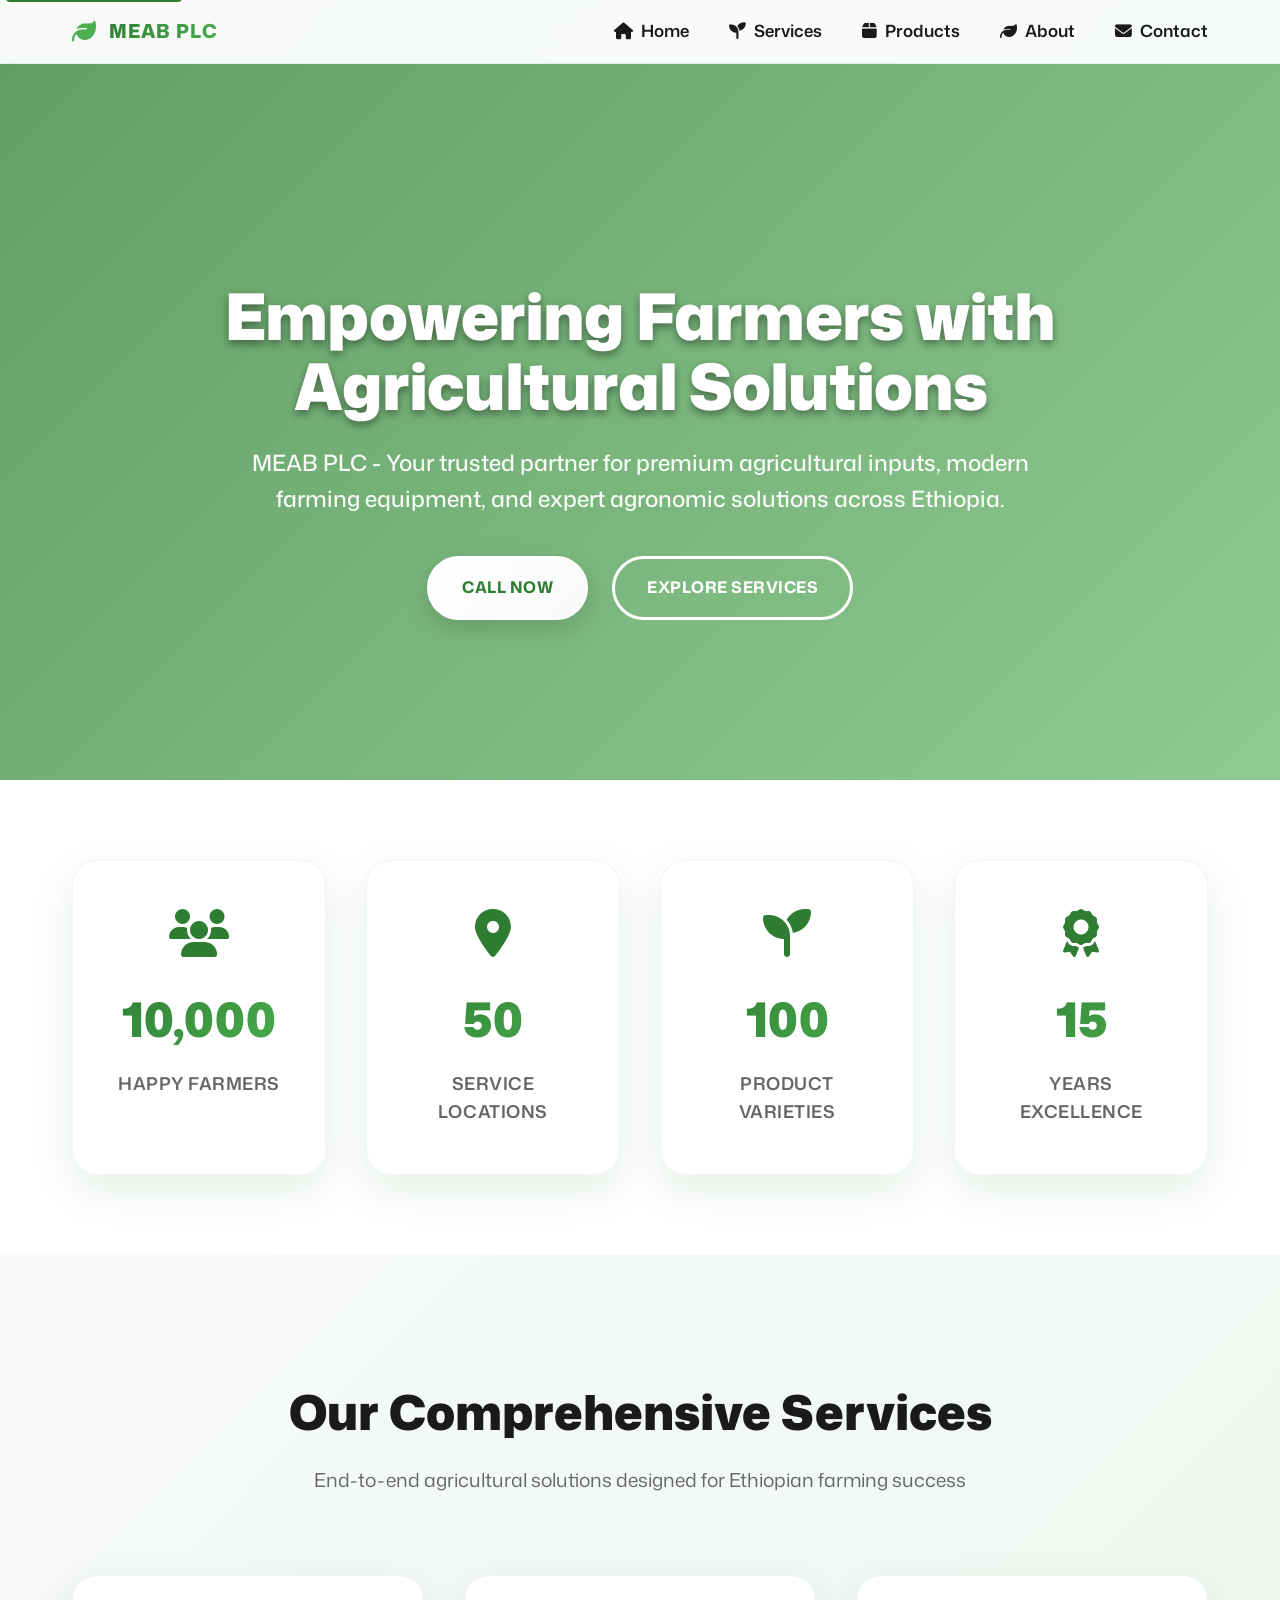
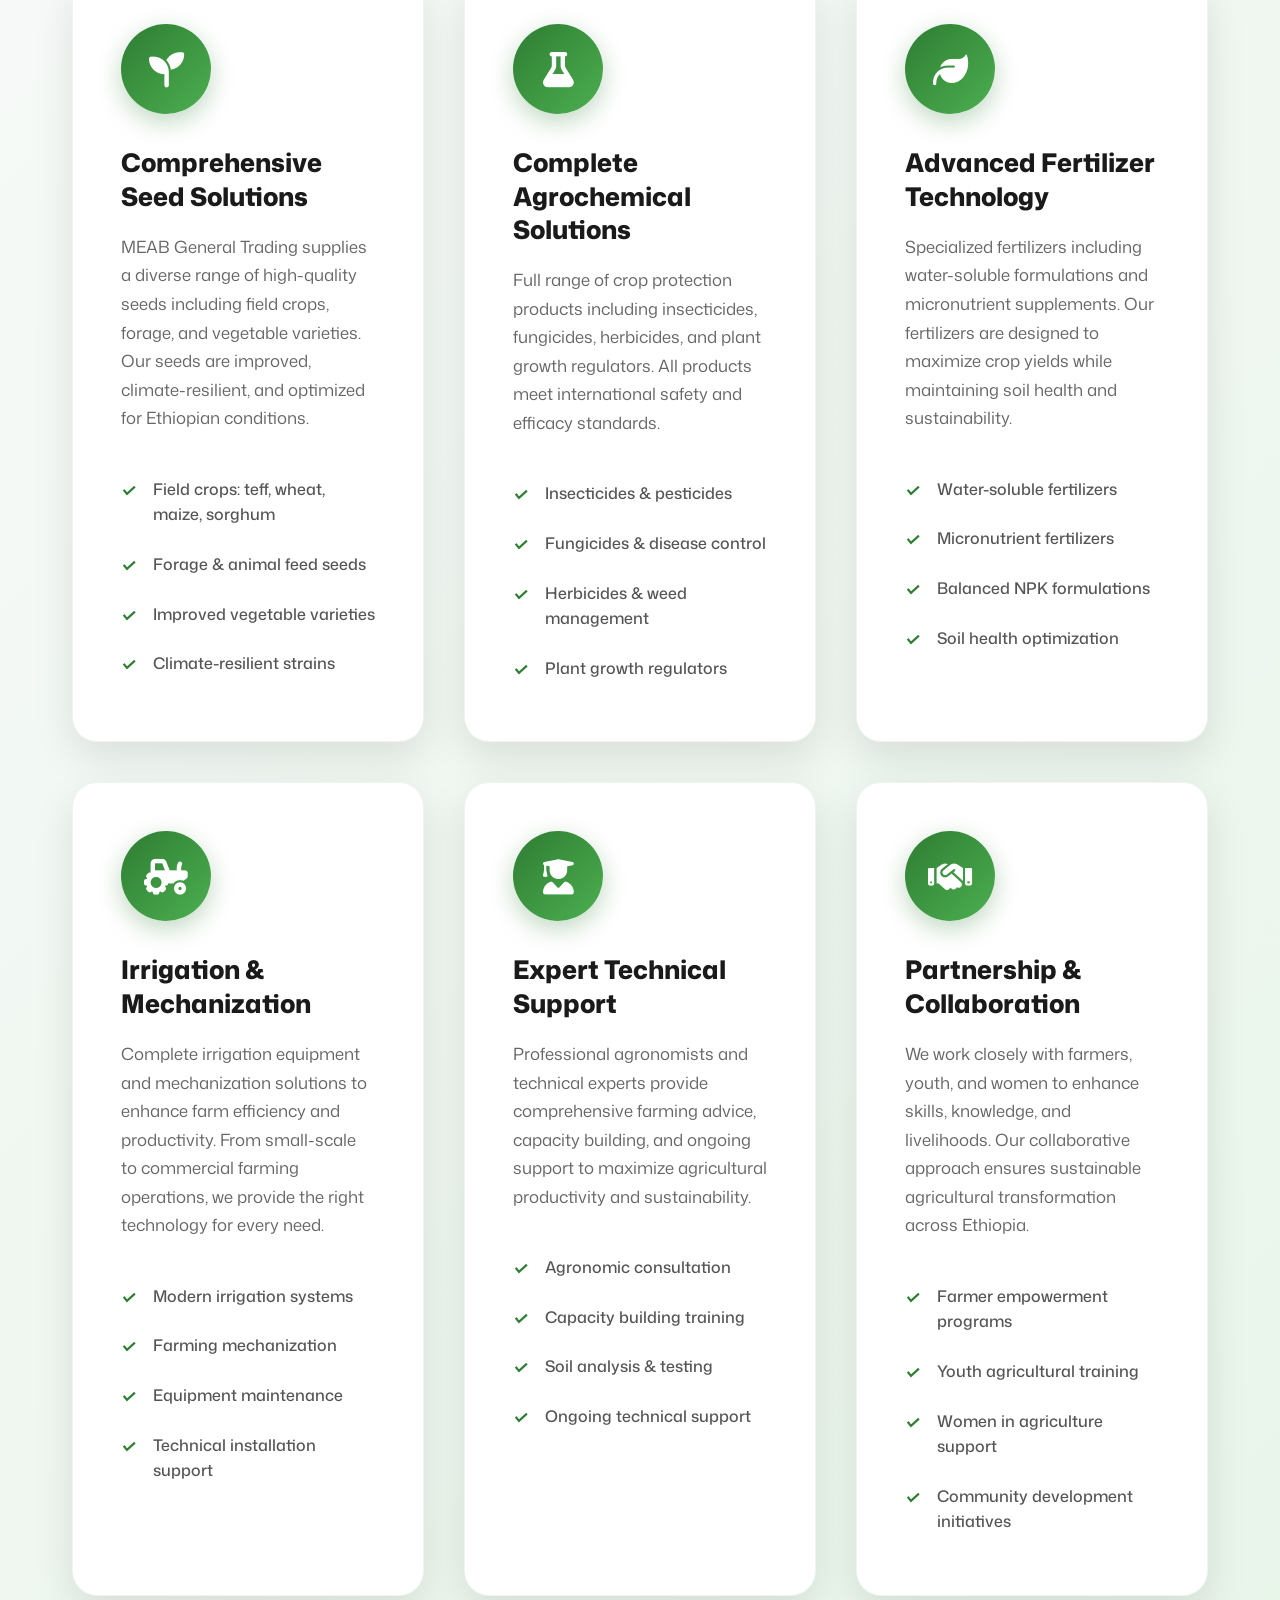
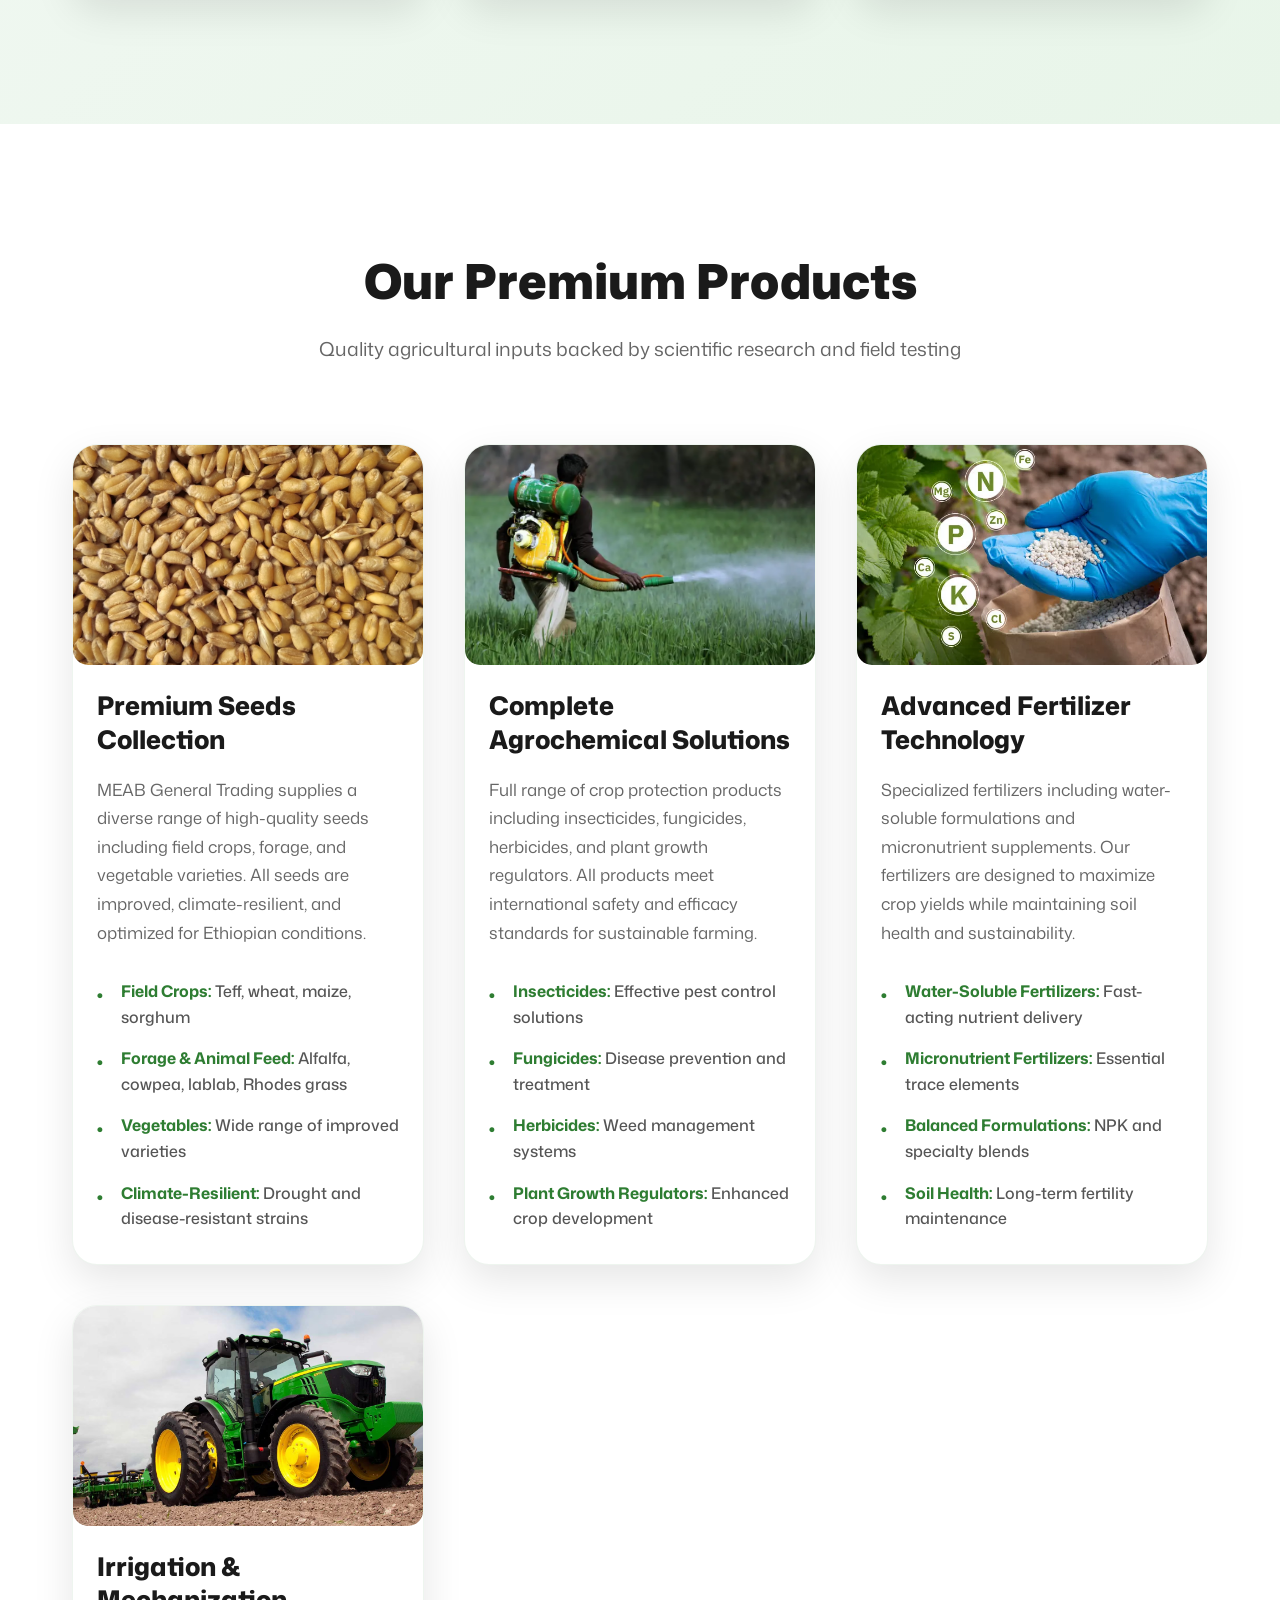
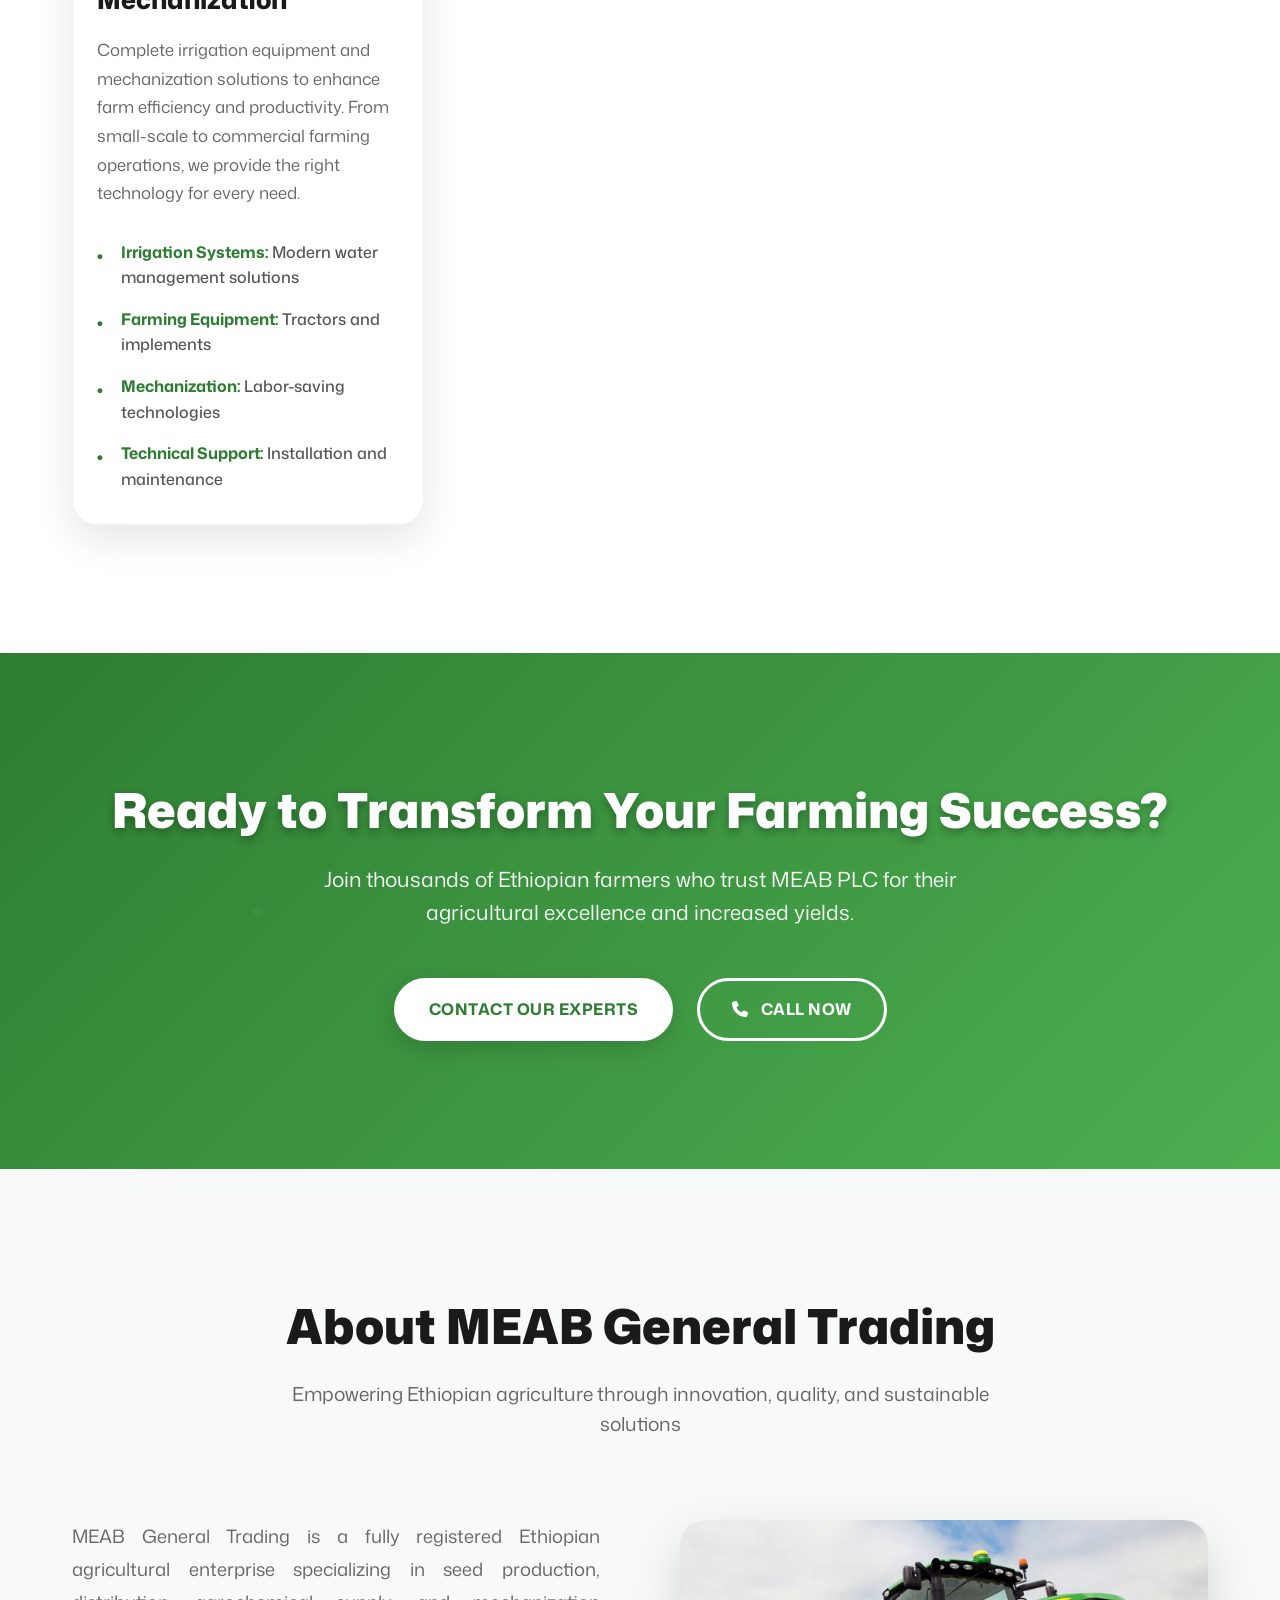
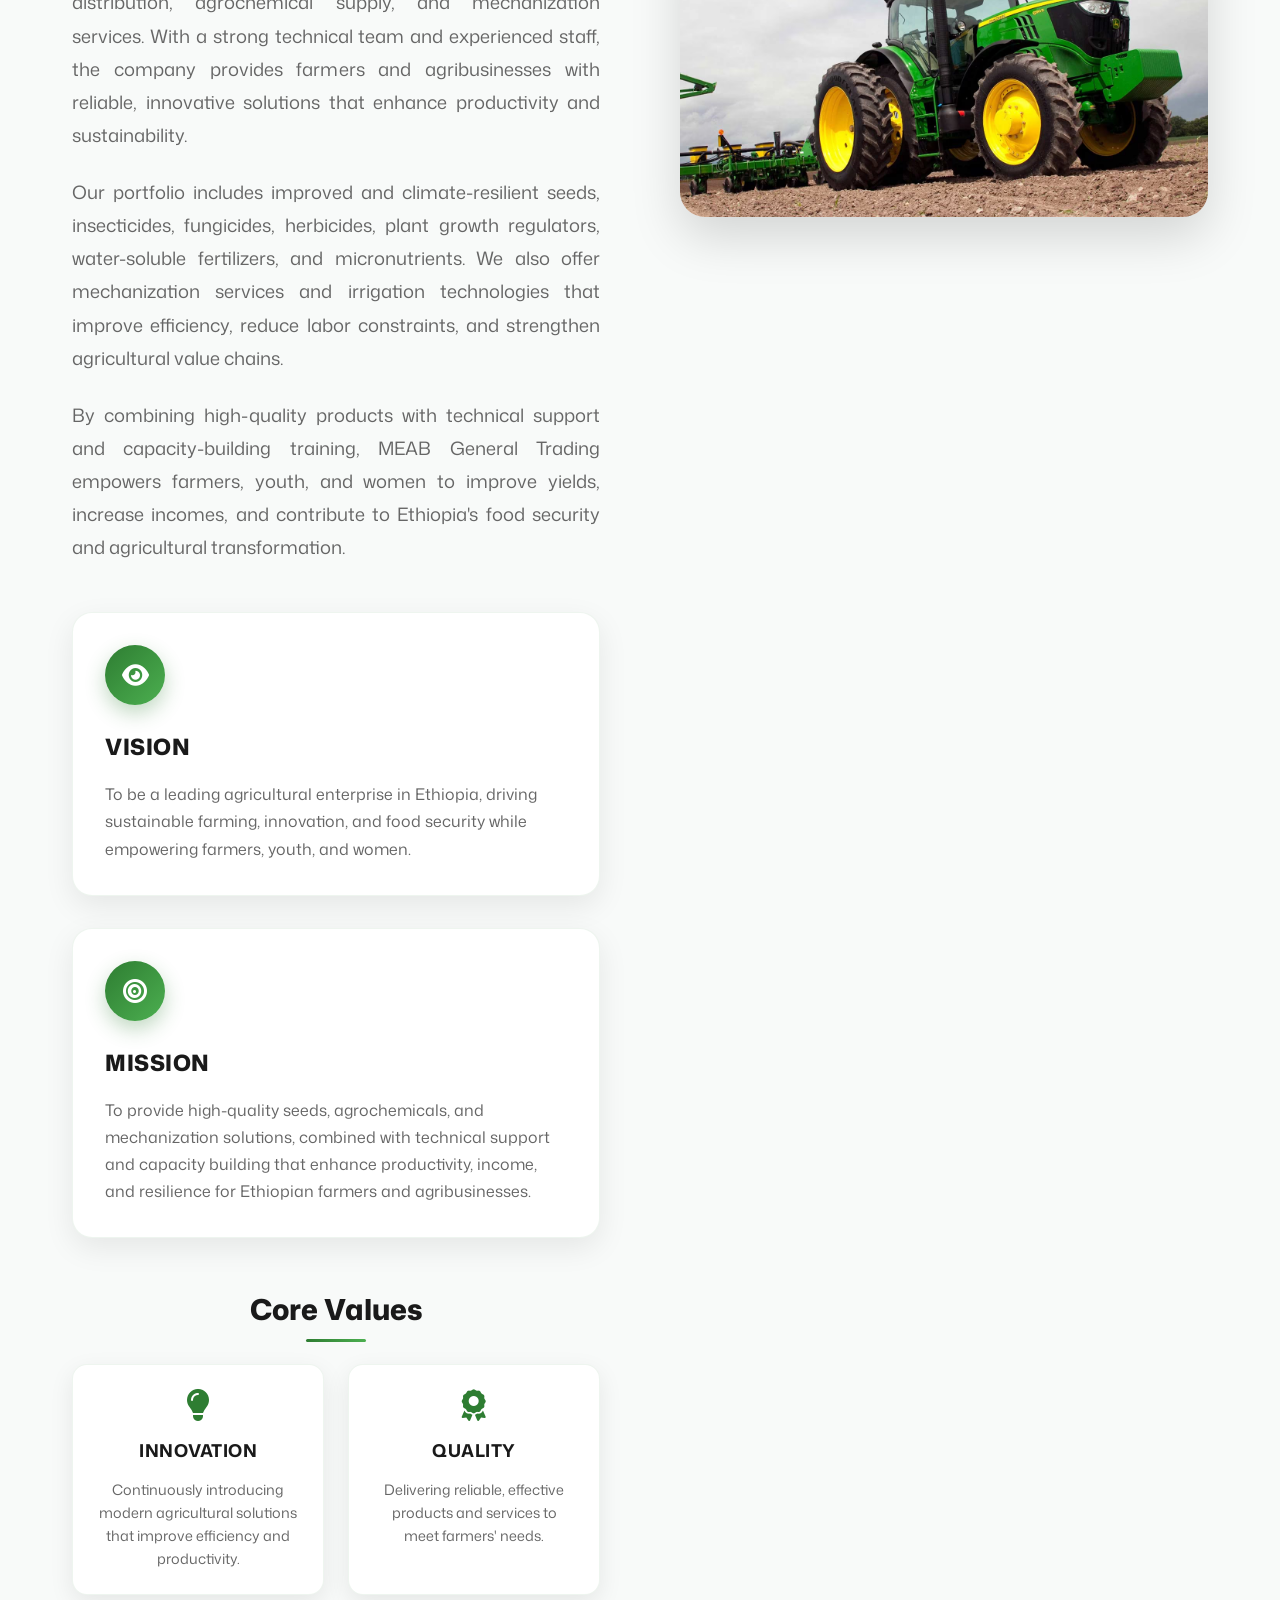
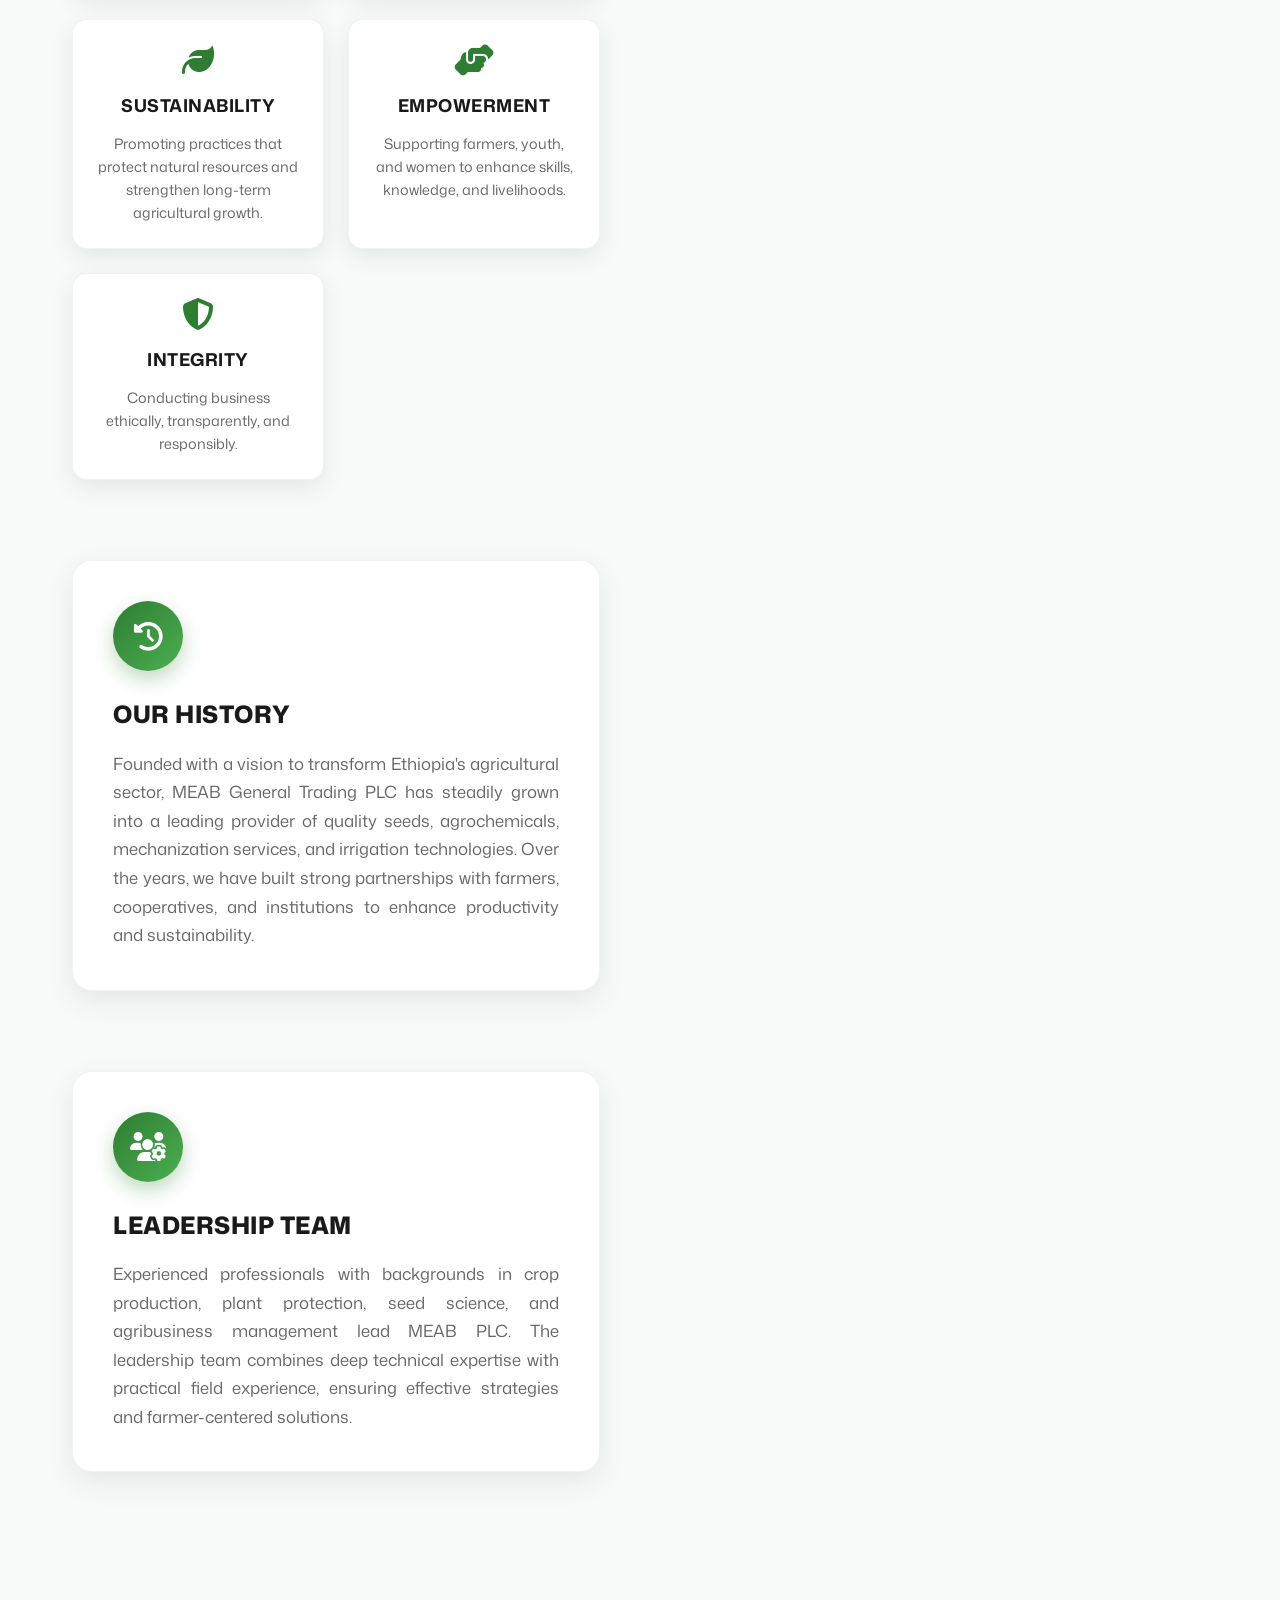
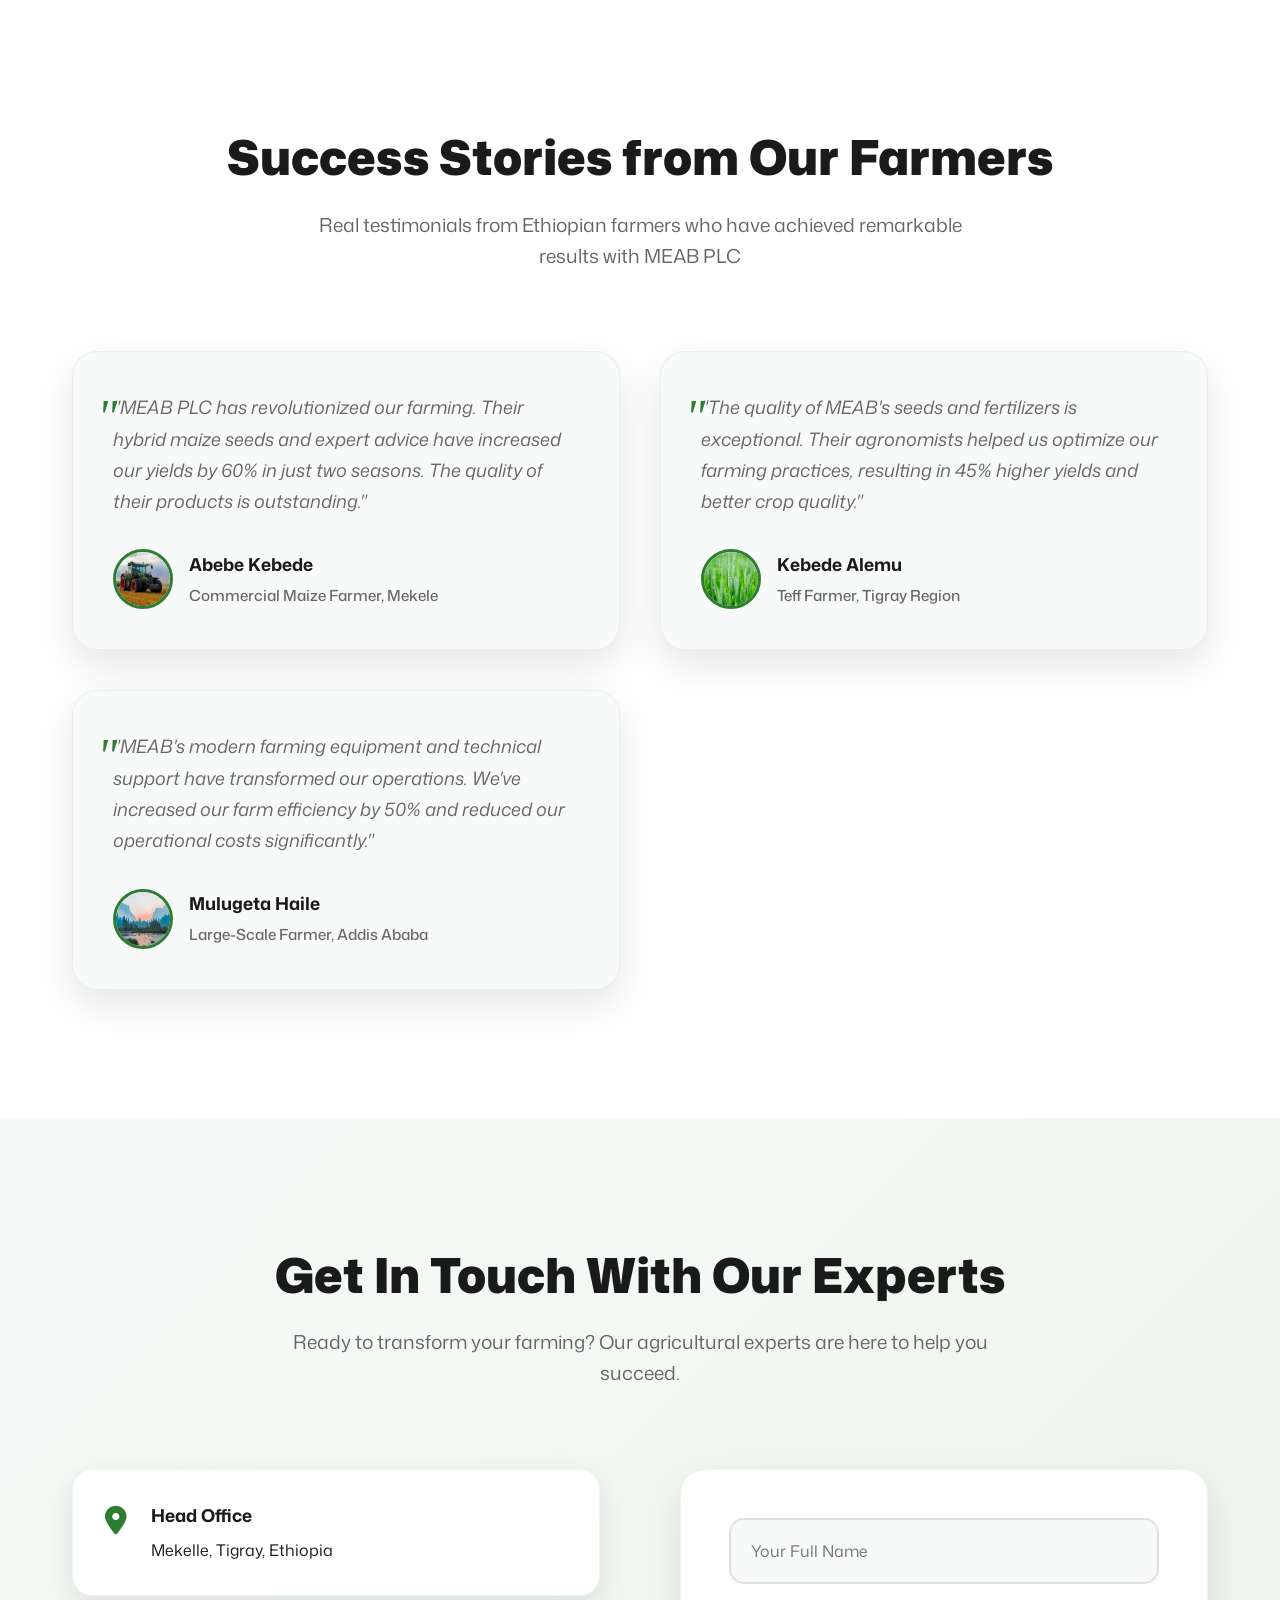
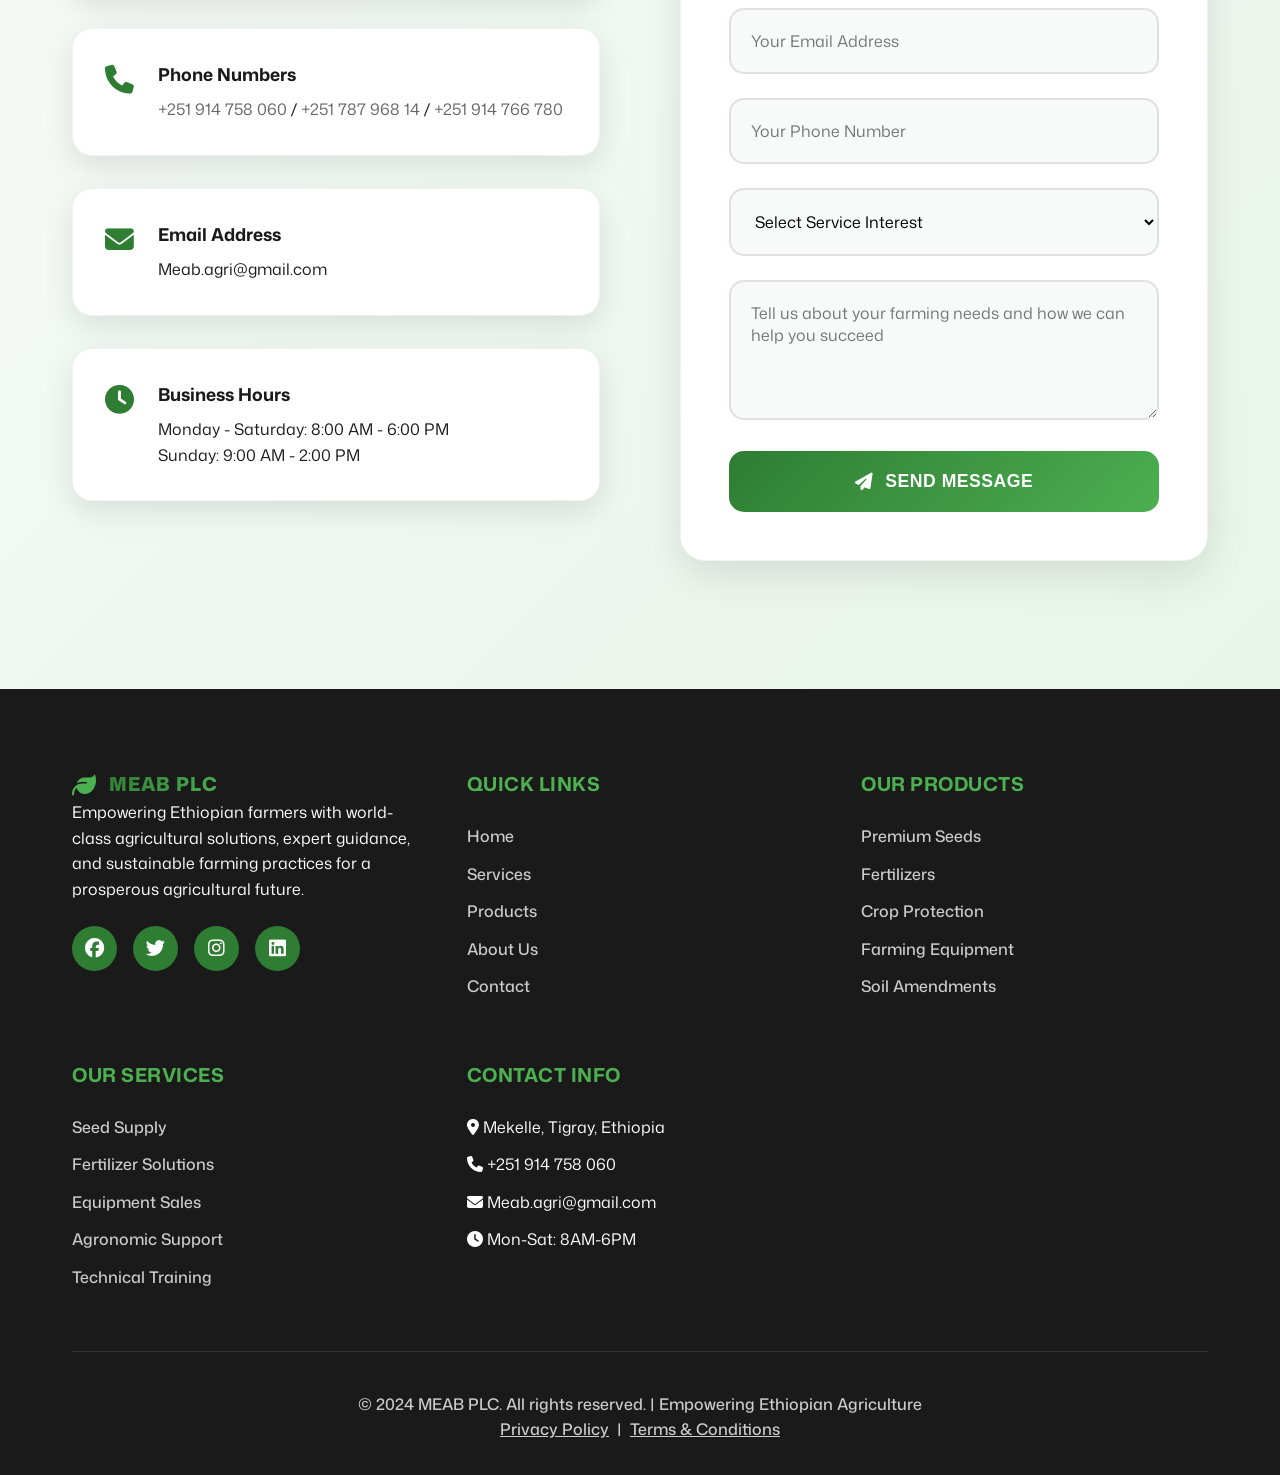
==== commit 15e349f4: "remove animations" ====
--- a/index.html
+++ b/index.html
@@ -499,7 +499,11 @@
               <i class="fas fa-phone"></i>
               <div>
                 <h4>Phone Numbers</h4>
-                <p>+251 914 758 060 / +251 787 968 14 / +251 914 766 780</p>
+                <p>
+                  <span>+251 914 758 060</span> /
+                  <span>+251 787 968 14</span> /
+                  <span>+251 914 766 780</span>
+                </p>
               </div>
             </div>
             <div class="contact-item">
--- a/styles.css
+++ b/styles.css
@@ -51,7 +51,7 @@
 }
 
 .logo {
-  font-size: 1.8rem;
+  font-size: 1.2rem;
   font-weight: 800;
   color: #2e7d32;
   display: flex;
@@ -62,7 +62,7 @@
 }
 
 .logo i {
-  font-size: 2.2rem;
+  font-size: 1.5rem;
   color: #4caf50;
 }
 
@@ -120,7 +120,7 @@
 }
 
 .hamburger span {
-  width: 28px;
+  width: 22px;
   height: 3px;
   background: #2e7d32;
   transition: all 0.3s ease;
@@ -186,7 +186,6 @@
   color: #fff;
   margin-bottom: 1.5rem;
   line-height: 1.1;
-  animation: fadeInUp 1.2s ease;
   text-shadow: 0 4px 8px rgba(0, 0, 0, 0.4);
   letter-spacing: -1px;
 }
@@ -195,7 +194,6 @@
   font-size: 1.4rem;
   color: rgba(255, 255, 255, 0.95);
   margin-bottom: 2.5rem;
-  animation: fadeInUp 1.2s ease 0.3s both;
   line-height: 1.6;
   font-weight: 500;
 }
@@ -205,13 +203,12 @@
   gap: 1.5rem;
   justify-content: center;
   flex-wrap: wrap;
-  animation: fadeInUp 1.2s ease 0.6s both;
 }
 
 .cta-btn {
-  padding: 1.2rem 2.5rem;
+  padding: 1rem 2rem;
   border-radius: 50px;
-  font-size: 1.1rem;
+  font-size: 1rem;
   font-weight: 700;
   text-decoration: none;
   transition: all 0.4s ease;
@@ -273,7 +270,6 @@
   transform: translateX(-50%);
   color: #fff;
   font-size: 1.8rem;
-  animation: bounce 2.5s infinite;
   z-index: 3;
   cursor: pointer;
 }
@@ -493,6 +489,7 @@
   height: 220px;
   overflow: hidden;
   position: relative;
+  border-radius: 15px;
 }
 
 .product-img {
@@ -507,7 +504,7 @@
 }
 
 .product-content {
-  padding: 2.5rem;
+  padding: 1.5rem;
 }
 
 .product-content h3 {
@@ -1091,9 +1088,11 @@
   font-size: 1.1rem;
 }
 
-.contact-item p {
+.contact-item p span {
   color: #666;
   line-height: 1.6;
+  white-space: nowrap;
+  word-break: keep-all;
 }
 
 .contact-form {
@@ -1291,36 +1290,15 @@
   line-height: 1.6;
 }
 
-/* Animations */
-@keyframes fadeInUp {
-  from {
-    opacity: 0;
-    transform: translateY(40px);
-  }
-  to {
-    opacity: 1;
-    transform: translateY(0);
-  }
-}
-
-@keyframes bounce {
-  0%,
-  20%,
-  50%,
-  80%,
-  100% {
-    transform: translateX(-50%) translateY(0);
-  }
-  40% {
-    transform: translateX(-50%) translateY(-15px);
-  }
-  60% {
-    transform: translateX(-50%) translateY(-8px);
-  }
-}
-
-.animate-in {
-  animation: fadeInUp 0.8s ease forwards;
+/* Ensure all elements are visible by default */
+.service-card,
+.product-card,
+.testimonial-card,
+.stat-item,
+.about-content,
+.contact-content {
+  opacity: 1;
+  transform: none;
 }
 
 /* Responsive Design */
